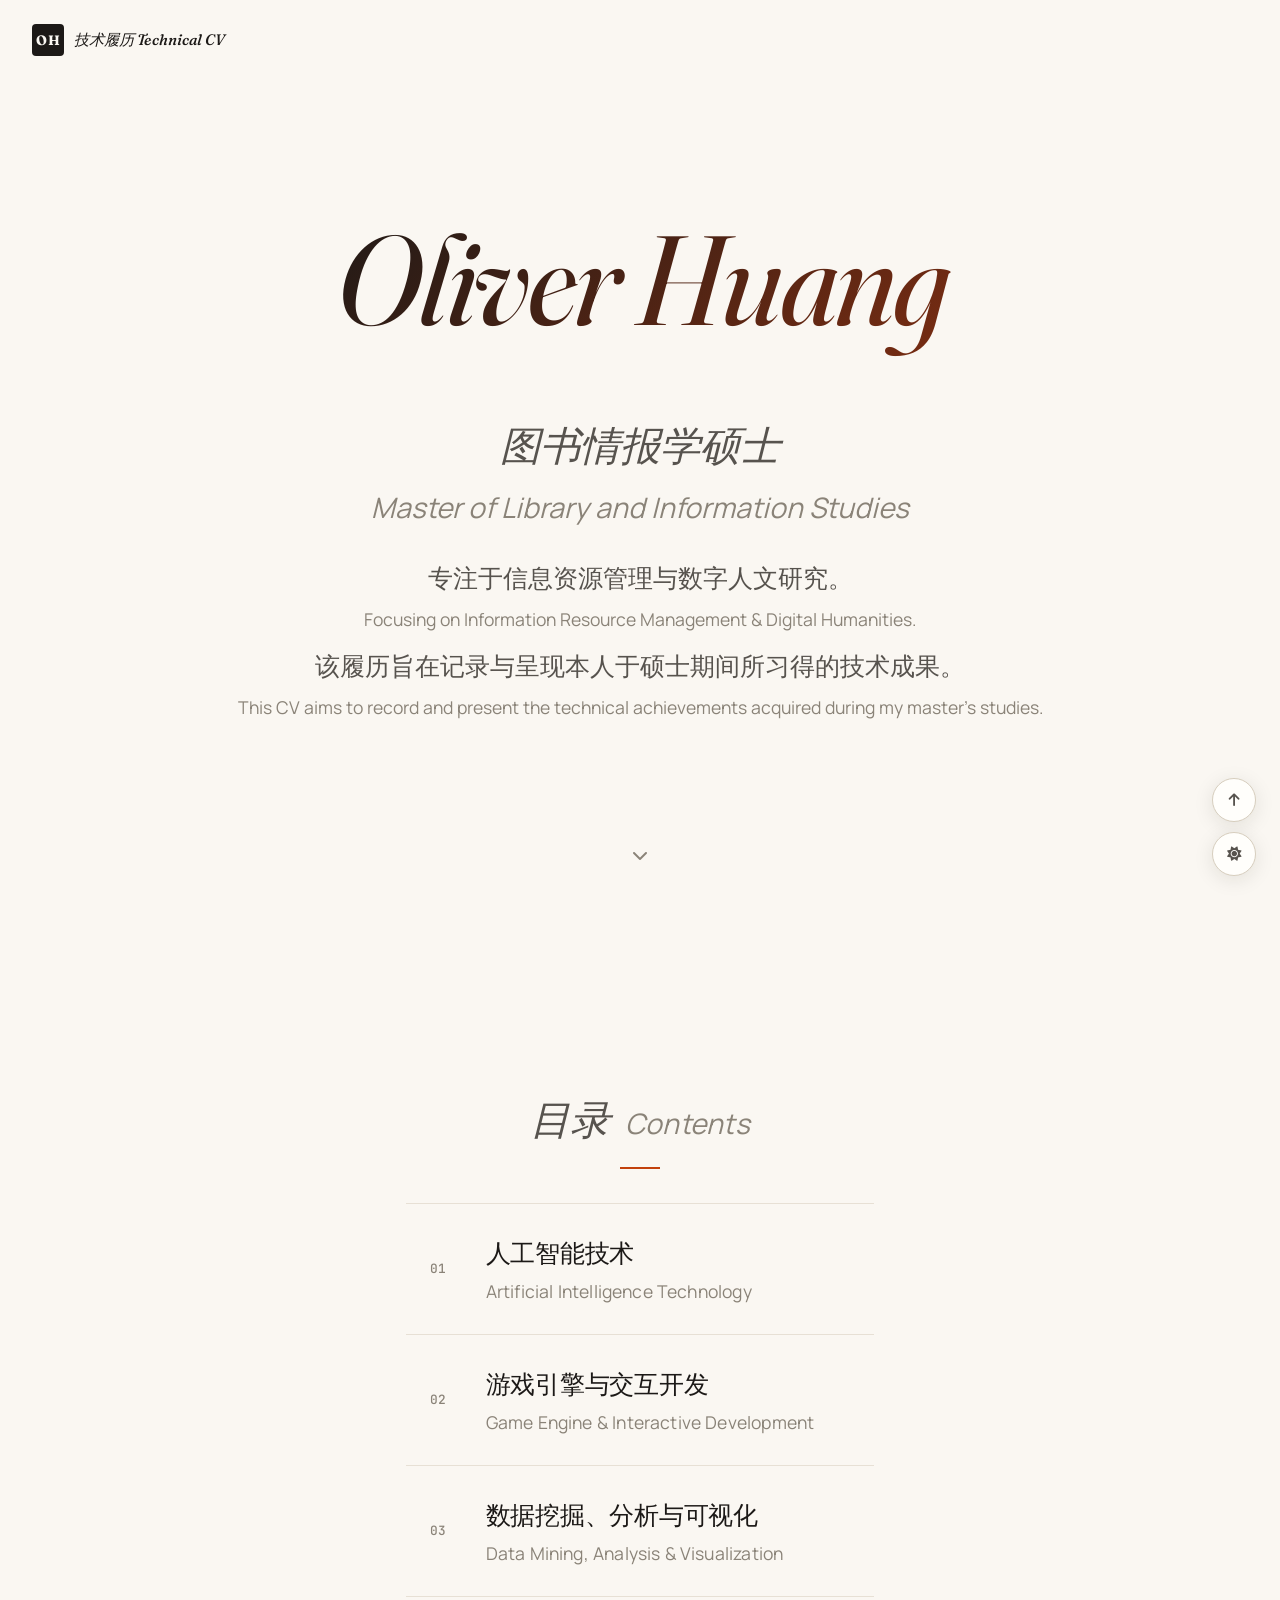
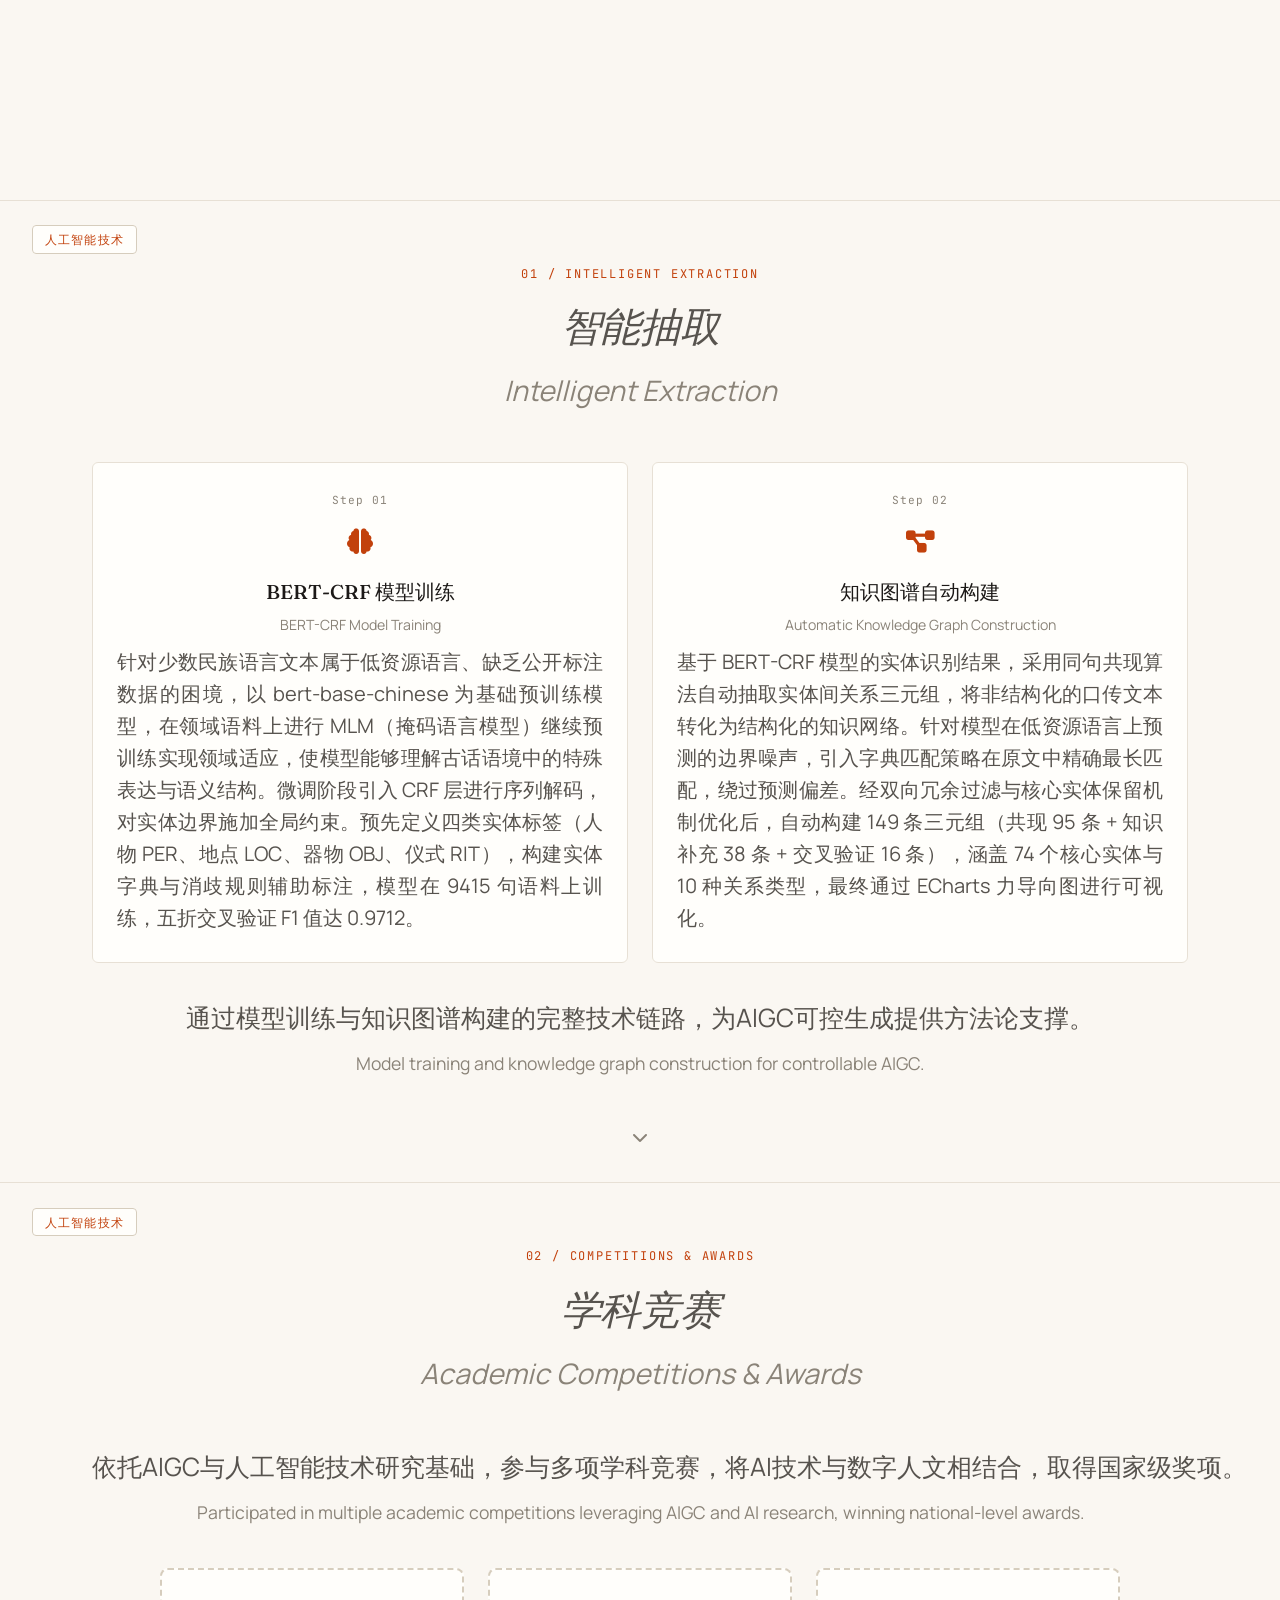
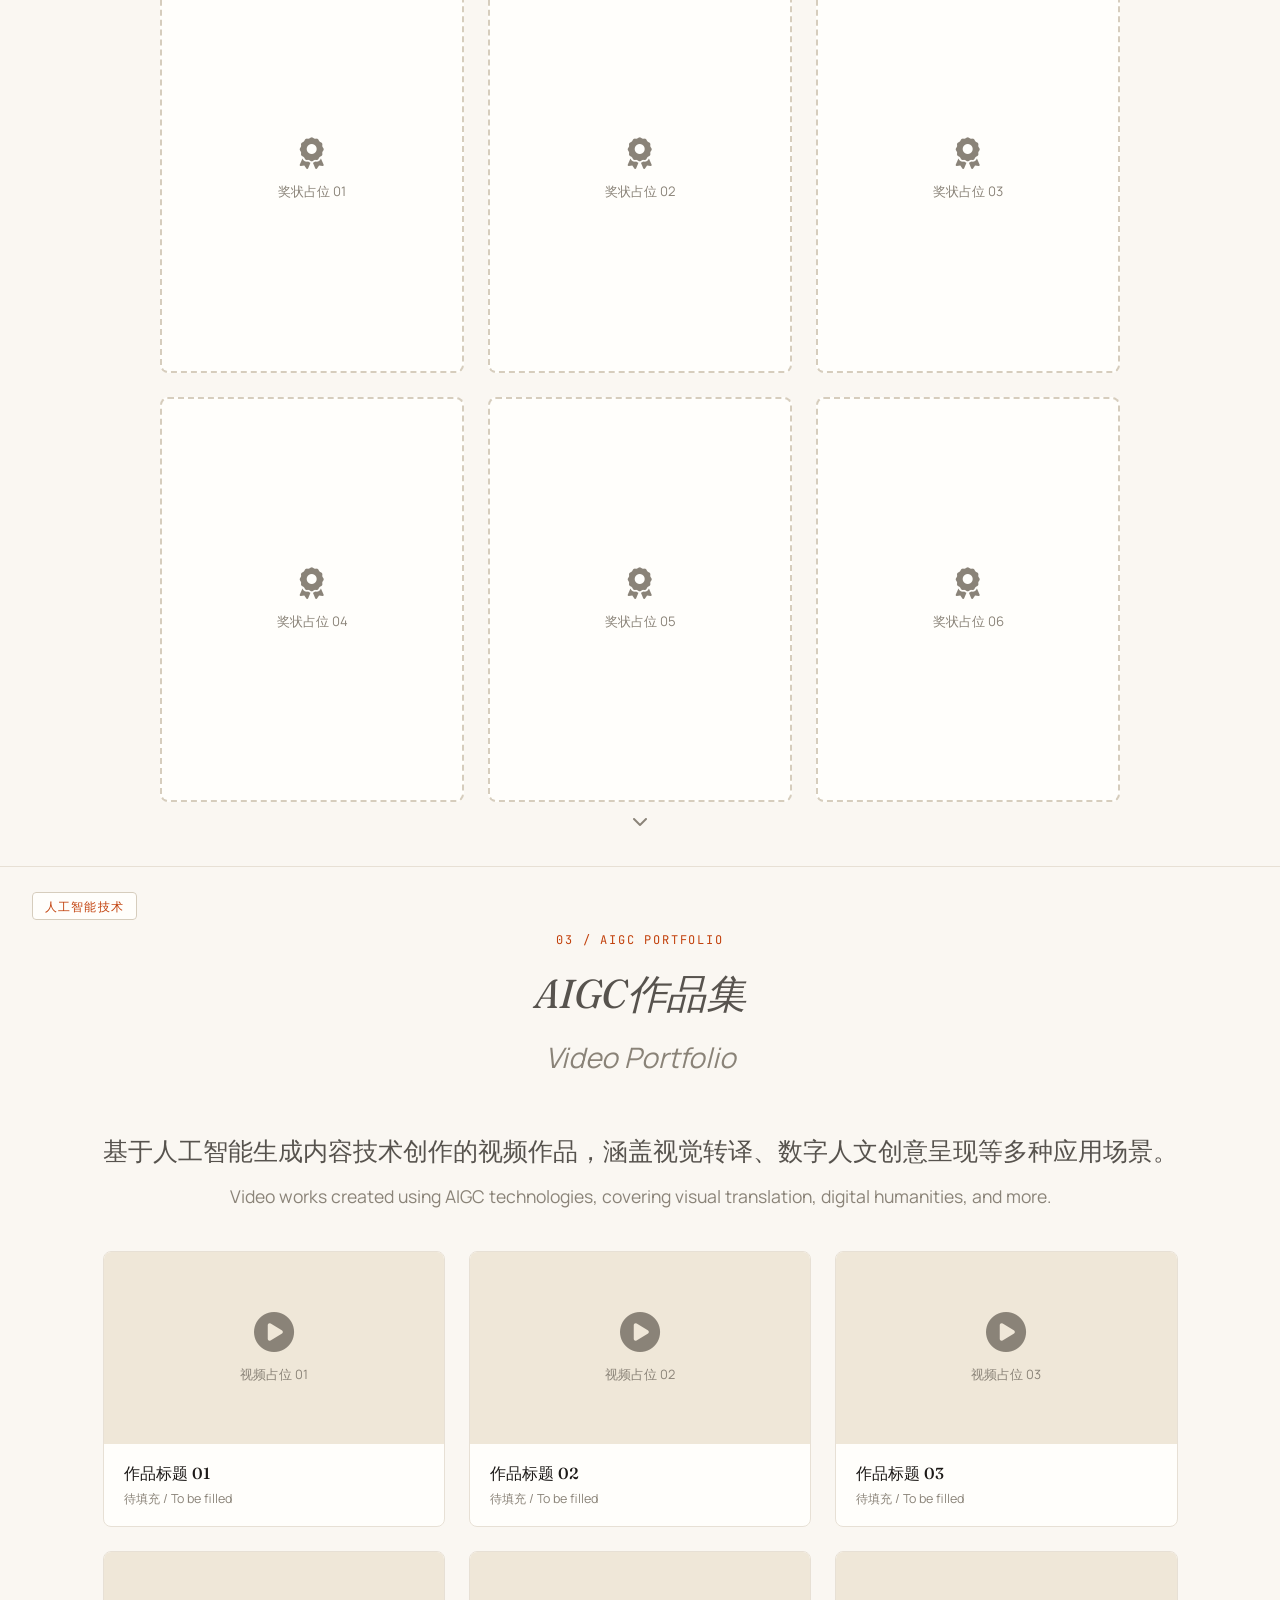
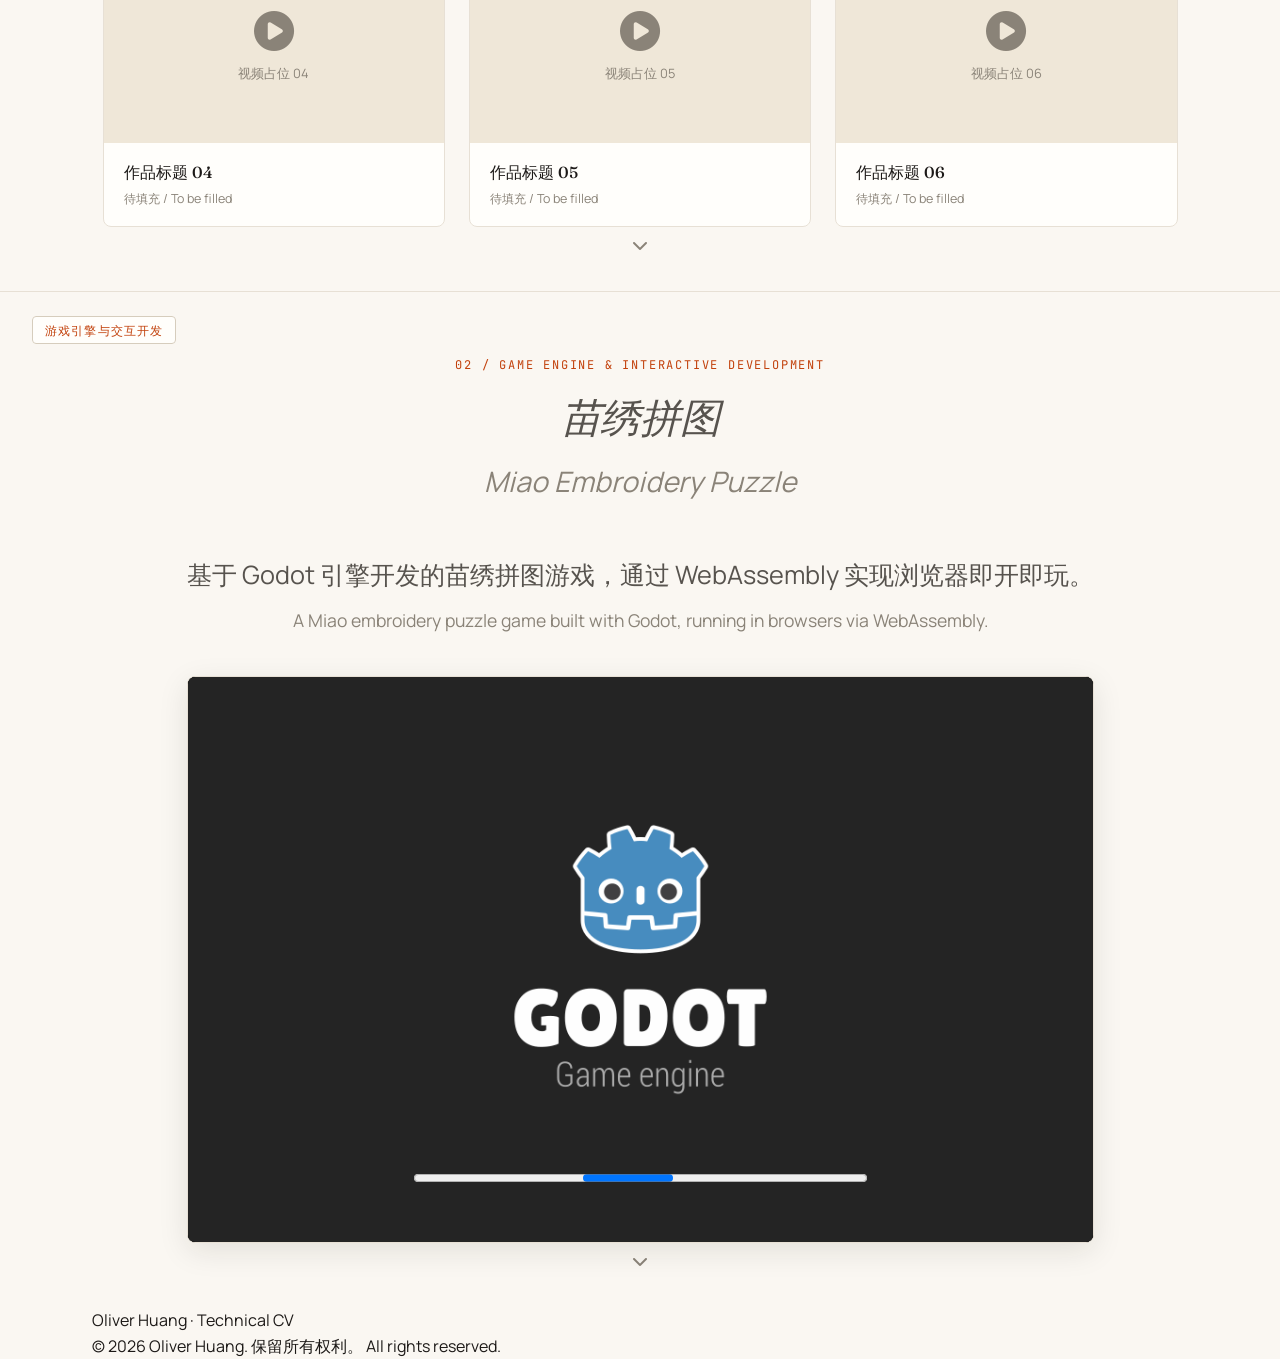
==== index.html @ f3f1f072 "Initial commit - Technical CV website" ====
﻿<!DOCTYPE html>
<html lang="zh-CN">
<head>
    <meta charset="UTF-8">
    <meta name="viewport" content="width=device-width, initial-scale=1.0">
    <title>Oliver Huang - Technical CV</title>
    <link rel="preconnect" href="https://fonts.googleapis.com">
    <link rel="preconnect" href="https://fonts.gstatic.com" crossorigin>
    <link href="https://fonts.googleapis.com/css2?family=Fraunces:opsz,wght@9..144,300;9..144,400;9..144,500;9..144,600;9..144,700;9..144,900&family=Manrope:wght@400;500;600;700&family=JetBrains+Mono:wght@400;500&display=swap" rel="stylesheet">
    <link rel="stylesheet" href="style.css">
    <link rel="stylesheet" href="https://cdnjs.cloudflare.com/ajax/libs/font-awesome/6.5.0/css/all.min.css">
</head>
<body>
    <section id="hero">
        <div class="hero-logo-bar">
            <a href="#hero" class="nav-logo">
                <span class="logo-mark">OH</span>
                <span class="logo-text">技术履历 Technical CV</span>
            </a>
        </div>
        <div class="hero-inner">
                        <h1 class="hero-title">
                <span class="hero-name">Oliver Huang</span>
            </h1>
            <p class="hero-subtitle">图书情报学硕士 <span class="hero-subtitle-en">Master of Library and Information Studies</span></p>
            <p class="hero-desc">专注于信息资源管理与数字人文研究。<span class="hero-desc-en">Focusing on Information Resource Management & Digital Humanities.</span></p>
            <p class="hero-desc">该履历旨在记录与呈现本人于硕士期间所习得的技术成果。<span class="hero-desc-en">This CV aims to record and present the technical achievements acquired during my master's studies.</span></p>
        </div>
        <div class="hero-scroll-hint">
            <a href="#articles" aria-label="向下滚动"><i class="fas fa-chevron-down"></i></a>
        </div>
    </section>

    <section id="articles">
        <div class="container">
            <div class="section-head">
                <h2 class="section-title">目录 <span class="section-title-en">Contents</span></h2>
            </div>
            <div class="tech-toc">
                <a href="#ai-detail" class="tech-toc-item">
                    <span class="tech-toc-num">01</span>
                    <div class="tech-toc-text">
                        <span class="tech-toc-name">人工智能技术</span>
                        <span class="tech-toc-name-en">Artificial Intelligence Technology</span>
                    </div>
                    <i class="fas fa-arrow-right tech-toc-arrow"></i>
                </a>
                <a href="#game-detail" class="tech-toc-item">
                    <span class="tech-toc-num">02</span>
                    <div class="tech-toc-text">
                        <span class="tech-toc-name">游戏引擎与交互开发</span>
                        <span class="tech-toc-name-en">Game Engine & Interactive Development</span>
                    </div>
                    <i class="fas fa-arrow-right tech-toc-arrow"></i>
                </a>
                <a href="#" class="tech-toc-item">
                    <span class="tech-toc-num">03</span>
                    <div class="tech-toc-text">
                        <span class="tech-toc-name">数据挖掘、分析与可视化</span>
                        <span class="tech-toc-name-en">Data Mining, Analysis & Visualization</span>
                    </div>
                    <i class="fas fa-arrow-right tech-toc-arrow"></i>
                </a>
            </div>
        </div>
    </section>

    <!-- ======================== Intelligent Extraction ======================== -->
    <section id="ai-detail" class="detail-section">
        <div class="section-tag">
            <a href="#articles">人工智能技术</a>
        </div>
        <div class="container">
            <div class="detail-section-head">
                <p class="detail-section-label">01 / Intelligent Extraction</p>
                <h2 class="detail-section-title">智能抽取</h2>
                <p class="detail-section-title-en">Intelligent Extraction</p>
            </div>

            <div class="pipeline">
                <div class="pipeline-stage">
                    <p class="pipeline-stage-num">Step 01</p>
                    <div class="pipeline-stage-icon"><i class="fas fa-brain"></i></div>
                    <p class="pipeline-stage-name">BERT-CRF 模型训练</p>
                    <p class="pipeline-stage-name-en">BERT-CRF Model Training</p>
                    <p class="pipeline-stage-desc">
                        针对少数民族语言文本属于低资源语言、缺乏公开标注数据的困境，以 bert-base-chinese 为基础预训练模型，在领域语料上进行 MLM（掩码语言模型）继续预训练实现领域适应，使模型能够理解古话语境中的特殊表达与语义结构。微调阶段引入 CRF 层进行序列解码，对实体边界施加全局约束。预先定义四类实体标签（人物 PER、地点 LOC、器物 OBJ、仪式 RIT），构建实体字典与消歧规则辅助标注，模型在 9415 句语料上训练，五折交叉验证 F1 值达 0.9712。
                    </p>
                </div>
                <div class="pipeline-stage">
                    <p class="pipeline-stage-num">Step 02</p>
                    <div class="pipeline-stage-icon"><i class="fas fa-project-diagram"></i></div>
                    <p class="pipeline-stage-name">知识图谱自动构建</p>
                    <p class="pipeline-stage-name-en">Automatic Knowledge Graph Construction</p>
                    <p class="pipeline-stage-desc">
                        基于 BERT-CRF 模型的实体识别结果，采用同句共现算法自动抽取实体间关系三元组，将非结构化的口传文本转化为结构化的知识网络。针对模型在低资源语言上预测的边界噪声，引入字典匹配策略在原文中精确最长匹配，绕过预测偏差。经双向冗余过滤与核心实体保留机制优化后，自动构建 149 条三元组（共现 95 条 + 知识补充 38 条 + 交叉验证 16 条），涵盖 74 个核心实体与 10 种关系类型，最终通过 ECharts 力导向图进行可视化。
                    </p>
                </div>
            </div>

            <div class="detail-desc-wrapper">
                <p class="detail-hero-desc">
                    通过模型训练与知识图谱构建的完整技术链路，为AIGC可控生成提供方法论支撑。
                </p>
                <p class="detail-hero-desc-en">
                    Model training and knowledge graph construction for controllable AIGC.
                </p>
            </div>
        </div>
        <div class="hero-scroll-hint">
            <a href="#ai-competitions" aria-label="向下滚动"><i class="fas fa-chevron-down"></i></a>
        </div>
    </section>

    <!-- ======================== AI Part 2: Competitions ======================== -->
    <section id="ai-competitions" class="detail-section">
        <div class="section-tag">
            <a href="#articles">人工智能技术</a>
        </div>
        <div class="container">
            <div class="detail-section-head">
                <p class="detail-section-label">02 / Competitions & Awards</p>
                <h2 class="detail-section-title">学科竞赛</h2>
                <p class="detail-section-title-en">Academic Competitions & Awards</p>
            </div>

            <div class="detail-desc-wrapper">
                <div class="award-intro">
                    <p class="award-intro-cn">
                        依托AIGC与人工智能技术研究基础，参与多项学科竞赛，将AI技术与数字人文相结合，取得国家级奖项。
                    </p>
                    <p class="award-intro-en">
                        Participated in multiple academic competitions leveraging AIGC and AI research, winning national-level awards.
                    </p>
                </div>
            </div>

            <div class="award-grid">
                <div class="award-placeholder">
                    <i class="fas fa-award"></i>
                    <span>奖状占位 01</span>
                </div>
                <div class="award-placeholder">
                    <i class="fas fa-award"></i>
                    <span>奖状占位 02</span>
                </div>
                <div class="award-placeholder">
                    <i class="fas fa-award"></i>
                    <span>奖状占位 03</span>
                </div>
                <div class="award-placeholder">
                    <i class="fas fa-award"></i>
                    <span>奖状占位 04</span>
                </div>
                <div class="award-placeholder">
                    <i class="fas fa-award"></i>
                    <span>奖状占位 05</span>
                </div>
                <div class="award-placeholder">
                    <i class="fas fa-award"></i>
                    <span>奖状占位 06</span>
                </div>
            </div>
        </div>
        <div class="hero-scroll-hint">
            <a href="#aigc-portfolio" aria-label="向下滚动"><i class="fas fa-chevron-down"></i></a>
        </div>
    </section>

    <!-- ======================== AIGC Portfolio ======================== -->
    <section id="aigc-portfolio" class="detail-section">
        <div class="section-tag">
            <a href="#articles">人工智能技术</a>
        </div>
        <div class="container">
            <div class="detail-section-head">
                <p class="detail-section-label">03 / AIGC Portfolio</p>
                <h2 class="detail-section-title">AIGC作品集</h2>
                <p class="detail-section-title-en">Video Portfolio</p>
            </div>

            <div class="detail-desc-wrapper">
                <p class="detail-hero-desc">
                    基于人工智能生成内容技术创作的视频作品，涵盖视觉转译、数字人文创意呈现等多种应用场景。
                </p>
                <p class="detail-hero-desc-en">
                    Video works created using AIGC technologies, covering visual translation, digital humanities, and more.
                </p>
            </div>

            <div class="video-grid">
                <div class="video-card">
                    <div class="video-placeholder">
                        <i class="fas fa-play-circle"></i>
                        <span>视频占位 01</span>
                    </div>
                    <div class="video-info">
                        <h4>作品标题 01</h4>
                        <p>待填充 / To be filled</p>
                    </div>
                </div>
                <div class="video-card">
                    <div class="video-placeholder">
                        <i class="fas fa-play-circle"></i>
                        <span>视频占位 02</span>
                    </div>
                    <div class="video-info">
                        <h4>作品标题 02</h4>
                        <p>待填充 / To be filled</p>
                    </div>
                </div>
                <div class="video-card">
                    <div class="video-placeholder">
                        <i class="fas fa-play-circle"></i>
                        <span>视频占位 03</span>
                    </div>
                    <div class="video-info">
                        <h4>作品标题 03</h4>
                        <p>待填充 / To be filled</p>
                    </div>
                </div>
                <div class="video-card">
                    <div class="video-placeholder">
                        <i class="fas fa-play-circle"></i>
                        <span>视频占位 04</span>
                    </div>
                    <div class="video-info">
                        <h4>作品标题 04</h4>
                        <p>待填充 / To be filled</p>
                    </div>
                </div>
                <div class="video-card">
                    <div class="video-placeholder">
                        <i class="fas fa-play-circle"></i>
                        <span>视频占位 05</span>
                    </div>
                    <div class="video-info">
                        <h4>作品标题 05</h4>
                        <p>待填充 / To be filled</p>
                    </div>
                </div>
                <div class="video-card">
                    <div class="video-placeholder">
                        <i class="fas fa-play-circle"></i>
                        <span>视频占位 06</span>
                    </div>
                    <div class="video-info">
                        <h4>作品标题 06</h4>
                        <p>待填充 / To be filled</p>
                    </div>
                </div>
            </div>
        </div>
        <div class="hero-scroll-hint">
            <a href="#game-detail" aria-label="向下滚动"><i class="fas fa-chevron-down"></i></a>
        </div>
    </section>

    <!-- ======================== Game Engine ======================== -->
    <section id="game-detail" class="detail-section">
        <div class="section-tag">
            <a href="#articles">游戏引擎与交互开发</a>
        </div>
        <div class="container">
            <div class="detail-section-head">
                <p class="detail-section-label">02 / Game Engine & Interactive Development</p>
                <h2 class="detail-section-title">苗绣拼图</h2>
                <p class="detail-section-title-en">Miao Embroidery Puzzle</p>
            </div>

            <div class="detail-desc-wrapper">
                <p class="detail-hero-desc">
                    基于 Godot 引擎开发的苗绣拼图游戏，通过 WebAssembly 实现浏览器即开即玩。
                </p>
                <p class="detail-hero-desc-en">
                    A Miao embroidery puzzle game built with Godot, running in browsers via WebAssembly.
                </p>
            </div>

            <div class="game-frame-wrapper">
                <iframe src="game/game.html" class="game-frame" title="苗绣拼图" loading="lazy" allow="autoplay; fullscreen; gamepad" allowfullscreen></iframe>
                <div class="game-frame-fallback">
                    <p>游戏加载中，请稍候... / Loading game, please wait...</p>
                </div>
            </div>
        </div>
        <div class="hero-scroll-hint">
            <a href="#articles" aria-label="返回目录"><i class="fas fa-chevron-down"></i></a>
        </div>
    </section>

    <footer>
        <div class="container footer-inner">
            <p class="footer-brand">Oliver Huang · Technical CV</p>
            <p class="footer-copy">&copy; 2026 Oliver Huang. 保留所有权利。 All rights reserved.</p>
        </div>
    </footer>

    <div id="floating-controls">
        <button id="float-top" aria-label="回到顶部">
            <i class="fas fa-arrow-up"></i>
        </button>
        <button id="theme-toggle" aria-label="切换主题">
            <i class="fas fa-sun"></i>
        </button>
    </div>

    <script src="script.js"></script>
</body>
</html>
---- style.css ----
﻿/* =========================================================
   Oliver Huang · Notes  —  Editorial Blog Aesthetic
   Typography: Fraunces (display serif) + Manrope (sans)
   ========================================================= */

:root {
    /* Warm editorial palette — light */
    --primary: #c2410c;          /* burnt sienna */
    --primary-dark: #9a3412;
    --primary-light: #ea580c;
    --accent-ink: #7c2d12;

    --bg: #faf7f2;                /* warm paper */
    --bg-secondary: #f3ede3;     /* darker paper */
    --bg-card: #fffefb;          /* card paper */
    --bg-deep: #efe7d8;

    --text: #1c1917;              /* warm near-black */
    --text-secondary: #57534e;
    --text-muted: #8a8378;

    --border: #e7e0d5;
    --border-strong: #d6cdbd;
    --shadow: rgba(28, 25, 23, 0.06);
    --shadow-lg: rgba(28, 25, 23, 0.10);

    --serif: 'Fraunces', 'Times New Roman', Georgia, serif;
    --sans: 'Manrope', -apple-system, BlinkMacSystemFont, 'Segoe UI', Arial, sans-serif;
    --mono: 'JetBrains Mono', 'SF Mono', Consolas, monospace;

    --transition: 0.35s cubic-bezier(0.4, 0, 0.2, 1);
    --maxw: 1160px;
    --readw: 680px;
}

[data-theme="dark"] {
    --primary: #f97316;
    --primary-dark: #fb923c;
    --primary-light: #fdba74;
    --accent-ink: #fdba74;

    --bg: #1a1714;
    --bg-secondary: #221d18;
    --bg-card: #1f1b16;
    --bg-deep: #15110d;

    --text: #f5f1ea;
    --text-secondary: #c4bdb1;
    --text-muted: #8a8378;

    --border: #2e2823;
    --border-strong: #443c33;
    --shadow: rgba(0, 0, 0, 0.3);
    --shadow-lg: rgba(0, 0, 0, 0.45);
}

* {
    margin: 0;
    padding: 0;
    box-sizing: border-box;
}

html {
    scroll-behavior: smooth;
    overflow-x: hidden;
}

body {
    font-family: var(--sans);
    background-color: var(--bg);
    color: var(--text);
    line-height: 1.65;
    font-size: 16px;
    -webkit-font-smoothing: antialiased;
    -moz-osx-font-smoothing: grayscale;
    transition: background-color var(--transition), color var(--transition);
    overflow-x: hidden;
}

/* Subtle paper grain via gradient noise */
body::before {
    content: '';
    position: fixed;
    inset: 0;
    pointer-events: none;
    z-index: 0;
    opacity: 0.4;
    background-image:
        radial-gradient(circle at 20% 30%, rgba(194, 65, 12, 0.025), transparent 50%),
        radial-gradient(circle at 80% 70%, rgba(124, 45, 18, 0.02), transparent 50%);
}

.container {
    max-width: var(--maxw);
    margin: 0 auto;
    padding: 0 2rem;
    position: relative;
    z-index: 1;
}

a {
    text-decoration: none;
    color: var(--primary);
    transition: color var(--transition);
}

a:hover {
    color: var(--primary-dark);
}

/* ============== Buttons ============== */
.btn {
    display: inline-flex;
    align-items: center;
    justify-content: center;
    gap: 0.5rem;
    padding: 0.85rem 1.75rem;
    border-radius: 4px;
    font-family: var(--sans);
    font-weight: 600;
    font-size: 0.92rem;
    letter-spacing: 0.02em;
    cursor: pointer;
    border: 1.5px solid transparent;
    transition: all var(--transition);
}

.btn-primary {
    background: var(--text);
    color: var(--bg);
    border-color: var(--text);
}

.btn-primary:hover {
    background: var(--primary);
    border-color: var(--primary);
    color: #fff;
    transform: translateY(-1px);
}

/* ============== Navbar ============== */
/* ============== Hero Logo Bar (replaces fixed navbar) ============== */
.hero-logo-bar {
    position: absolute;
    top: 0;
    left: 0;
    right: 0;
    padding: 1.5rem 2rem;
    z-index: 10;
}

.nav-logo {
    display: flex;
    align-items: center;
    gap: 0.65rem;
    font-family: var(--serif);
    color: var(--text);
    font-weight: 600;
}

.logo-mark {
    display: inline-flex;
    align-items: center;
    justify-content: center;
    width: 32px;
    height: 32px;
    background: var(--text);
    color: var(--bg);
    border-radius: 4px;
    font-family: var(--serif);
    font-weight: 700;
    font-size: 0.85rem;
    letter-spacing: 0.5px;
}

.logo-text {
    font-size: 0.95rem;
    font-style: italic;
    font-weight: 500;
    letter-spacing: -0.01em;
}

#theme-toggle:hover {
    color: var(--primary);
}

/* ============== Hero ============== */
#hero {
    min-height: 100vh;
    display: flex;
    align-items: center;
    justify-content: center;
    text-align: center;
    padding: clamp(4.5rem, 10vh, 8rem) 2rem clamp(2rem, 5vh, 4rem);
    position: relative;
    background: var(--bg);
}

.hero-inner {
    max-width: 860px;
}




.hero-eyebrow-en {
    font-family: var(--sans);
    font-size: 0.72rem;
    font-weight: 400;
    color: var(--text-muted);
    letter-spacing: 0.08em;
    text-transform: none;
    margin-left: 0.5rem;
}

.nav-en {
    font-family: var(--sans);
    font-size: 0.72rem;
    font-weight: 400;
    color: var(--text-muted);
    letter-spacing: 0.02em;
    margin-left: 0.3rem;
}

.hero-subtitle-en {
    font-family: var(--sans);
    font-size: clamp(1.39rem, 3.15vw, 1.76rem);
    font-weight: 400;
    color: var(--text-muted);
    display: block;
    margin-top: 0.3rem;
    font-style: italic;
}

.hero-desc-en {
    font-family: var(--sans);
    font-size: 1.1rem;
    font-weight: 400;
    color: var(--text-muted);
    display: block;
    margin-top: 0.3rem;
    font-style: normal;
    line-height: 1.6;
}

.section-title-en {
    font-family: var(--sans);
    font-size: clamp(1.39rem, 3.15vw, 1.76rem);
    font-weight: 400;
    color: var(--text-muted);
    letter-spacing: 0.01em;
    margin-left: 0.5rem;
    font-style: italic;
}

.section-sub-en {
    font-family: var(--sans);
    font-size: 0.85rem;
    font-weight: 400;
    color: var(--text-muted);
    display: block;
    margin-top: 0.2rem;
    font-style: normal;
}
.hero-eyebrow {
    font-family: var(--mono);
    font-size: 0.78rem;
    letter-spacing: 0.2em;
    text-transform: uppercase;
    color: var(--primary);
    margin-bottom: 1.75rem;
    font-weight: 500;
}

.hero-eyebrow::before,
.hero-eyebrow::after {
    content: '—';
    margin: 0 0.6rem;
    color: var(--border-strong);
}

.hero-title {
    font-family: var(--serif);
    font-weight: 400;
    line-height: 1.3;
    margin-bottom: 1.25rem;
}

.hero-name {
    font-size: clamp(4.32rem, 11.52vw, 7.92rem);
    font-weight: 400;
    font-style: italic;
    letter-spacing: -0.02em;
    color: var(--text);
    background: linear-gradient(135deg, var(--text) 0%, var(--accent-ink) 100%);
    -webkit-background-clip: text;
    -webkit-text-fill-color: transparent;
    background-clip: text;
    display: inline-block;
    padding: 0.1em 0.05em 0.25em;
    overflow: visible;
}

.hero-subtitle {
    font-family: var(--serif);
    font-size: clamp(1.98rem, 4.5vw, 2.52rem);
    color: var(--text-secondary);
    font-weight: 400;
    font-style: italic;
    margin-bottom: 1.5rem;
}

.hero-desc {
    font-size: 1.58rem;
    color: var(--text-secondary);
    line-height: 1.8;
    margin-bottom: 0.6rem;
    white-space: nowrap;
    width: fit-content;
    max-width: 100%;
    margin-left: auto;
    margin-right: auto;
    text-align: center;
}

.hero-desc:last-of-type {
    margin-bottom: 2.5rem;
    white-space: nowrap;
}

.hero-meta {
    display: flex;
    align-items: center;
    justify-content: center;
    gap: 1rem;
    font-size: 0.92rem;
}

.hero-link {
    font-family: var(--sans);
    font-weight: 600;
    color: var(--text);
    border-bottom: 1.5px solid var(--text);
    padding-bottom: 2px;
    transition: all var(--transition);
}

.hero-link:hover {
    color: var(--primary);
    border-bottom-color: var(--primary);
}

.hero-divider {
    color: var(--border-strong);
}

.hero-scroll-hint {
    position: absolute;
    bottom: 2rem;
    left: 50%;
    transform: translateX(-50%);
    animation: bounce 2.4s infinite;
}

.hero-scroll-hint a {
    color: var(--text-muted);
    font-size: 1rem;
}

@keyframes bounce {
    0%, 20%, 50%, 80%, 100% { transform: translateX(-50%) translateY(0); }
    40% { transform: translateX(-50%) translateY(-8px); }
    60% { transform: translateX(-50%) translateY(-4px); }
}

/* ============== Section heads ============== */
.section-head {
    margin-bottom: 1.5rem;
    text-align: center;
}

.section-title {
    font-family: var(--serif);
    font-size: clamp(1.98rem, 4.5vw, 2.52rem);
    font-weight: 400;
    font-style: italic;
    letter-spacing: -0.01em;
    color: var(--text-secondary);
    margin-bottom: 0.6rem;
    position: relative;
    display: inline-block;
}

.section-title::after {
    content: '';
    display: block;
    width: 40px;
    height: 2px;
    background: var(--primary);
    margin: 0.85rem auto 0;
}

.section-sub {
    font-family: var(--serif);
    font-style: italic;
    color: var(--text-muted);
    font-size: 1rem;
    font-weight: 400;
}

/* ============== Articles ============== */
/* ============== Tech TOC ============== */
#articles {
    scroll-margin-top: 0;
    min-height: 100vh;
    padding: 3rem 0 4rem;
    background: var(--bg);
    display: flex;
    flex-direction: column;
    justify-content: center;
}

.tech-toc {
    max-width: 960px;
    margin: 0 auto;
    display: flex;
    flex-direction: column;
    gap: 0;
}

.tech-toc-item {
    display: flex;
    align-items: center;
    gap: 1.5rem;
    padding: 1.75rem 1.5rem;
    border-bottom: 1px solid var(--border);
    color: var(--text);
    transition: all var(--transition);
    transform: translateX(0);
}

.tech-toc-item:first-child {
    border-top: 1px solid var(--border);
}

/* When TOC is hovered, shift all items left for focus effect */
.tech-toc:hover .tech-toc-item {
    transform: translateX(-6px);
    opacity: 0.65;
}

/* Hovered item resets to original position */
.tech-toc:hover .tech-toc-item:hover {
    transform: translateX(0);
    opacity: 1;
    background: var(--bg-secondary);
}

.tech-toc-item:hover .tech-toc-num {
    color: var(--primary);
}

.tech-toc-item:hover .tech-toc-arrow {
    opacity: 1;
    transform: translateX(0);
}

.tech-toc-num {
    font-family: var(--mono);
    font-size: 0.8rem;
    font-weight: 500;
    color: var(--text-muted);
    letter-spacing: 0.05em;
    min-width: 2rem;
    transition: color var(--transition);
}

.tech-toc-text {
    flex: 1;
    display: flex;
    flex-direction: column;
    gap: 0.2rem;
}

.tech-toc-name {
    font-family: var(--serif);
    font-size: 1.58rem;
    font-weight: 500;
    color: var(--text);
    letter-spacing: -0.01em;
    white-space: nowrap;
    transition: color var(--transition);
}

.tech-toc-item:hover .tech-toc-name {
    color: var(--primary);
}

.tech-toc-name-en {
    font-family: var(--sans);
    font-size: 1.1rem;
    font-weight: 400;
    color: var(--text-muted);
    letter-spacing: 0.01em;
}

.tech-toc-arrow {
    color: var(--primary);
    font-size: 0.85rem;
    opacity: 0;
    transform: translateX(-8px);
    transition: all var(--transition);
}

/* ============== About ============== */
/* ============== Floating Controls ============== */
#floating-controls {
    position: fixed;
    bottom: 1.5rem;
    right: 1.5rem;
    display: flex;
    flex-direction: column;
    gap: 0.6rem;
    z-index: 900;
}

#floating-controls button {
    width: 44px;
    height: 44px;
    border-radius: 50%;
    background: var(--bg-card);
    color: var(--text-secondary);
    border: 1px solid var(--border-strong);
    font-size: 0.9rem;
    cursor: pointer;
    display: flex;
    align-items: center;
    justify-content: center;
    transition: all var(--transition);
    box-shadow: 0 4px 20px var(--shadow-lg);
    backdrop-filter: blur(8px);
    -webkit-backdrop-filter: blur(8px);
}

#floating-controls button:hover {
    color: var(--primary);
    border-color: var(--primary);
    transform: translateY(-3px);
}

#float-top {
    opacity: 0;
    visibility: hidden;
}

#float-top.visible {
    opacity: 1;
    visibility: visible;
}

#theme-toggle {
    background: var(--bg-card);
    border: 1px solid var(--border-strong);
    color: var(--text-secondary);
    font-size: 0.9rem;
    cursor: pointer;
    width: 44px;
    height: 44px;
    border-radius: 50%;
    display: flex;
    align-items: center;
    justify-content: center;
    transition: color var(--transition), border-color var(--transition), transform var(--transition);
}

#theme-toggle:hover {
    color: var(--primary);
    border-color: var(--primary);
    transform: translateY(-3px);
}

/* ============== Section Tag (breadcrumb) ============== */
.section-tag {
    position: absolute;
    top: 1.5rem;
    left: 2rem;
    z-index: 5;
}

.section-tag a {
    font-family: var(--mono);
    font-size: 0.72rem;
    letter-spacing: 0.1em;
    text-transform: uppercase;
    color: var(--primary);
    padding: 0.35rem 0.75rem;
    border: 1px solid var(--border-strong);
    border-radius: 4px;
    background: var(--bg-card);
    transition: all var(--transition);
}

.section-tag a:hover {
    border-color: var(--primary);
    color: var(--bg);
    background: var(--primary);
}

/* ============== Animations ============== */
.fade-in {
    opacity: 0;
    transform: translateY(24px);
    transition: opacity 0.7s ease, transform 0.7s ease;
}

.fade-in.visible {
    opacity: 1;
    transform: translateY(0);
}

/* ============== Detail Page: Back Link ============== */
.back-to-tech {
    display: inline-flex;
    align-items: center;
    gap: 0.5rem;
    font-family: var(--sans);
    font-size: 0.85rem;
    font-weight: 500;
    color: var(--text-muted);
    padding: 0.5rem 0;
    transition: color var(--transition);
}

.back-to-tech:hover {
    color: var(--primary);
}

.back-to-tech i {
    font-size: 0.75rem;
    transition: transform var(--transition);
}

.back-to-tech:hover i {
    transform: translateX(-4px);
}

/* ============== Detail Page: Research Hero ============== */
.detail-hero {
    min-height: 100vh;
    display: flex;
    align-items: center;
    justify-content: center;
    text-align: center;
    padding: clamp(6rem, 12vh, 9rem) 2rem 3rem;
    background: var(--bg);
    position: relative;
    scroll-margin-top: 0;
}

.detail-hero-inner {
    max-width: 900px;
}

.detail-hero-eyebrow {
    font-family: var(--mono);
    font-size: 0.78rem;
    letter-spacing: 0.2em;
    text-transform: uppercase;
    color: var(--primary);
    margin-bottom: 1.5rem;
    font-weight: 500;
}

.detail-hero-eyebrow::before,
.detail-hero-eyebrow::after {
    content: '—';
    margin: 0 0.6rem;
    color: var(--border-strong);
}

.detail-hero-title {
    font-family: var(--serif);
    font-size: clamp(1.8rem, 4.5vw, 2.8rem);
    font-weight: 500;
    line-height: 1.35;
    color: var(--text);
    margin-bottom: 1rem;
    letter-spacing: -0.01em;
}

.detail-hero-subtitle {
    font-family: var(--serif);
    font-size: clamp(1.1rem, 2.5vw, 1.4rem);
    font-style: italic;
    color: var(--text-secondary);
    font-weight: 400;
    margin-bottom: 1.5rem;
}

.detail-hero-desc {
    font-size: 1.58rem;
    color: var(--text-secondary);
    line-height: 1.8;
    white-space: nowrap;
    width: fit-content;
    max-width: 100%;
    margin: 0 auto;
    text-align: center;
}

.detail-hero-desc-en {
    font-family: var(--sans);
    font-size: 1.1rem;
    color: var(--text-muted);
    line-height: 1.7;
    margin: 0.5rem auto 0;
    white-space: nowrap;
    width: fit-content;
    max-width: 100%;
    text-align: center;
}

.detail-desc-wrapper {
    text-align: center;
    margin: 2rem 0 2.5rem;
}

/* ============== Detail Page: Content Sections ============== */
.detail-section {
    min-height: 100vh;
    display: flex;
    flex-direction: column;
    justify-content: center;
    padding: 4rem 0;
    border-top: 1px solid var(--border);
    scroll-margin-top: 0;
    position: relative;
}

.detail-section:first-of-type {
    border-top: none;
}

.detail-section-head {
    text-align: center;
    margin-bottom: 3rem;
}

.detail-section-label {
    font-family: var(--mono);
    font-size: 0.75rem;
    letter-spacing: 0.15em;
    text-transform: uppercase;
    color: var(--primary);
    margin-bottom: 0.6rem;
}

.detail-section-title {
    font-family: var(--serif);
    font-size: clamp(1.98rem, 4.5vw, 2.52rem);
    font-weight: 400;
    font-style: italic;
    color: var(--text-secondary);
    letter-spacing: -0.01em;
    margin-bottom: 0.4rem;
}

.detail-section-title-en {
    font-family: var(--sans);
    font-size: clamp(1.39rem, 3.15vw, 1.76rem);
    color: var(--text-muted);
    font-weight: 400;
    font-style: italic;
}

/* ============== Research Content ============== */
.research-body {
    max-width: 800px;
    margin: 0 auto;
}

.research-body p {
    font-size: 1.02rem;
    line-height: 1.85;
    color: var(--text-secondary);
    margin-bottom: 1.2rem;
}

.research-body p strong {
    color: var(--text);
    font-weight: 600;
}

.research-body .highlight {
    color: var(--primary);
    font-weight: 500;
}

/* ============== Pipeline Stages ============== */
.pipeline {
    max-width: 1400px;
    margin: 0 auto;
    display: grid;
    grid-template-columns: repeat(2, 1fr);
    gap: 1.5rem;
}

.pipeline-stage {
    background: var(--bg-card);
    border: 1px solid var(--border);
    border-radius: 6px;
    padding: 1.75rem 1.5rem;
    text-align: center;
    transition: all var(--transition);
    position: relative;
}

.pipeline-stage:hover {
    border-color: var(--primary);
    transform: translateY(-4px);
    box-shadow: 0 8px 30px var(--shadow-lg);
}

.pipeline-stage-num {
    font-family: var(--mono);
    font-size: 0.7rem;
    color: var(--text-muted);
    letter-spacing: 0.1em;
    margin-bottom: 0.75rem;
}

.pipeline-stage-icon {
    font-size: 1.6rem;
    color: var(--primary);
    margin-bottom: 0.75rem;
}

.pipeline-stage-name {
    font-family: var(--serif);
    font-size: 1.25rem;
    font-weight: 500;
    color: var(--text);
    margin-bottom: 0.3rem;
}

.pipeline-stage-name-en {
    font-family: var(--sans);
    font-size: 0.88rem;
    color: var(--text-muted);
    margin-bottom: 0.6rem;
}

.pipeline-stage-desc {
    font-size: 1.25rem;
    color: var(--text-secondary);
    line-height: 1.6;
    text-align: justify;
    text-justify: inter-character;
}

.pipeline-stage-human {
    margin-top: 0.6rem;
    padding-top: 0.6rem;
    border-top: 1px dashed var(--border);
    font-size: 0.72rem;
    color: var(--text-muted);
}

.pipeline-stage-human strong {
    color: var(--accent-ink);
    font-weight: 600;
}

/* ============== Stats Grid ============== */
.stats-grid {
    max-width: 800px;
    margin: 0 auto;
    display: grid;
    grid-template-columns: repeat(4, 1fr);
    gap: 1rem;
}

.stat-card {
    text-align: center;
    padding: 1.75rem 1rem;
    background: var(--bg-card);
    border: 1px solid var(--border);
    border-radius: 6px;
    transition: all var(--transition);
}

.stat-card:hover {
    border-color: var(--primary);
    transform: translateY(-3px);
}

.stat-value {
    font-family: var(--serif);
    font-size: clamp(1.8rem, 4vw, 2.4rem);
    font-weight: 500;
    color: var(--primary);
    line-height: 1;
    margin-bottom: 0.4rem;
    letter-spacing: -0.02em;
}

.stat-label {
    font-family: var(--sans);
    font-size: 0.78rem;
    color: var(--text-muted);
    line-height: 1.4;
}

.stat-label-en {
    font-family: var(--sans);
    font-size: 0.68rem;
    color: var(--text-muted);
    opacity: 0.7;
    margin-top: 0.15rem;
}

/* ============== Innovation List ============== */
.innovation-list {
    max-width: 800px;
    margin: 0 auto;
    display: flex;
    flex-direction: column;
    gap: 1rem;
}

.innovation-item {
    display: flex;
    gap: 1.25rem;
    padding: 1.5rem 1.75rem;
    background: var(--bg-card);
    border: 1px solid var(--border);
    border-radius: 6px;
    transition: all var(--transition);
}

.innovation-item:hover {
    border-color: var(--primary);
    transform: translateX(6px);
}

.innovation-num {
    font-family: var(--mono);
    font-size: 0.85rem;
    font-weight: 600;
    color: var(--primary);
    min-width: 2rem;
    padding-top: 0.15rem;
}

.innovation-content h4 {
    font-family: var(--serif);
    font-size: 1.05rem;
    font-weight: 500;
    color: var(--text);
    margin-bottom: 0.35rem;
}

.innovation-content p {
    font-size: 0.88rem;
    color: var(--text-secondary);
    line-height: 1.65;
}

/* ============== Principles Row ============== */
.principles-row {
    max-width: 900px;
    margin: 0 auto;
    display: grid;
    grid-template-columns: repeat(3, 1fr);
    gap: 1rem;
}

.principle-card {
    text-align: center;
    padding: 2rem 1.5rem;
    border: 1px solid var(--border);
    border-radius: 6px;
    background: var(--bg-card);
    transition: all var(--transition);
}

.principle-card:hover {
    border-color: var(--primary);
    transform: translateY(-3px);
}

.principle-icon {
    font-size: 1.5rem;
    color: var(--primary);
    margin-bottom: 0.75rem;
}

.principle-name {
    font-family: var(--serif);
    font-size: 1.1rem;
    font-weight: 500;
    color: var(--text);
    margin-bottom: 0.3rem;
}

.principle-name-en {
    font-family: var(--sans);
    font-size: 0.72rem;
    color: var(--text-muted);
    margin-bottom: 0.6rem;
}

.principle-desc {
    font-size: 0.82rem;
    color: var(--text-secondary);
    line-height: 1.6;
}

/* ============== Award Section ============== */
.award-intro {
    text-align: center;
}

.award-intro-cn {
    font-size: 1.58rem;
    color: var(--text-secondary);
    line-height: 1.8;
    white-space: nowrap;
    width: fit-content;
    max-width: 100%;
    margin: 0 auto;
    text-align: center;
}

.award-intro-en {
    font-family: var(--sans);
    font-size: 1.1rem;
    color: var(--text-muted);
    line-height: 1.7;
    margin: 0.5rem auto 0;
    white-space: nowrap;
    width: fit-content;
    max-width: 100%;
    text-align: center;
}

.award-grid {
    max-width: 960px;
    margin: 0 auto;
    display: grid;
    grid-template-columns: repeat(3, 1fr);
    gap: 1.5rem;
}

.award-placeholder {
    aspect-ratio: 3 / 4;
    border: 2px dashed var(--border-strong);
    border-radius: 8px;
    display: flex;
    flex-direction: column;
    align-items: center;
    justify-content: center;
    gap: 0.75rem;
    background: var(--bg-card);
    transition: all var(--transition);
    cursor: pointer;
    position: relative;
    overflow: hidden;
}

.award-placeholder::before {
    content: '';
    position: absolute;
    inset: 0;
    background: linear-gradient(135deg, rgba(194, 65, 12, 0.03), transparent 60%);
    opacity: 0;
    transition: opacity var(--transition);
}

.award-placeholder:hover {
    border-color: var(--primary);
    border-style: solid;
    transform: translateY(-4px);
    box-shadow: 0 8px 30px var(--shadow-lg);
}

.award-placeholder:hover::before {
    opacity: 1;
}

.award-placeholder i {
    font-size: 2rem;
    color: var(--text-muted);
    transition: color var(--transition);
}

.award-placeholder:hover i {
    color: var(--primary);
}

.award-placeholder span {
    font-family: var(--sans);
    font-size: 0.82rem;
    color: var(--text-muted);
    text-align: center;
    padding: 0 1rem;
}

/* ============== Portfolio (Video) Page ============== */
.video-grid {
    max-width: 1100px;
    margin: 0 auto;
    display: grid;
    grid-template-columns: repeat(3, 1fr);
    gap: 1.5rem;
}

.video-card {
    border: 1px solid var(--border);
    border-radius: 8px;
    overflow: hidden;
    background: var(--bg-card);
    transition: all var(--transition);
}

.video-card:hover {
    border-color: var(--primary);
    transform: translateY(-4px);
    box-shadow: 0 8px 30px var(--shadow-lg);
}

.video-placeholder {
    aspect-ratio: 16 / 9;
    background: var(--bg-deep);
    display: flex;
    flex-direction: column;
    align-items: center;
    justify-content: center;
    gap: 0.75rem;
    position: relative;
}

.video-placeholder i {
    font-size: 2.5rem;
    color: var(--text-muted);
    transition: all var(--transition);
}

.video-card:hover .video-placeholder i {
    color: var(--primary);
    transform: scale(1.1);
}

.video-placeholder span {
    font-family: var(--sans);
    font-size: 0.8rem;
    color: var(--text-muted);
}

.video-info {
    padding: 1rem 1.25rem;
}

.video-info h4 {
    font-family: var(--serif);
    font-size: 1rem;
    font-weight: 500;
    color: var(--text);
    margin-bottom: 0.2rem;
}

.video-info p {
    font-family: var(--sans);
    font-size: 0.78rem;
    color: var(--text-muted);
}

/* ============== Game Frame ============== */
.game-frame-wrapper {
    position: relative;
    width: 100%;
    max-width: 1800px;
    margin: 0 auto;
    aspect-ratio: 16 / 10;
    border: 1px solid var(--border);
    border-radius: 8px;
    overflow: hidden;
    background: #000;
    box-shadow: 0 8px 30px var(--shadow-lg);
    contain: layout paint;
    isolation: isolate;
}

.game-frame {
    width: 100%;
    height: 100%;
    border: none;
    display: block;
    overflow: hidden;
}

.game-frame-fallback {
    position: absolute;
    inset: 0;
    display: flex;
    flex-direction: column;
    align-items: center;
    justify-content: center;
    gap: 1rem;
    background: #1a1a1a;
    color: #888;
    opacity: 1;
    pointer-events: none;
    transition: opacity 0.5s;
}

.game-frame[data-loaded="true"] ~ .game-frame-fallback {
    opacity: 0;
    pointer-events: none;
}

.game-frame-fallback p {
    font-family: var(--sans);
    font-size: 0.9rem;
    color: var(--text-muted);
}

.game-open-link {
    font-family: var(--sans);
    font-size: 0.85rem;
    color: var(--primary);
    display: inline-flex;
    align-items: center;
    gap: 0.5rem;
    padding: 0.5rem 1rem;
    border: 1px solid var(--primary);
    border-radius: 4px;
    transition: all var(--transition);
    pointer-events: auto;
}

.game-open-link:hover {
    background: var(--primary);
    color: var(--bg);
}

/* ============== Page Link Card ============== */
.page-link-card {
    max-width: 680px;
    margin: 3rem auto 0;
    padding: 2rem 2.5rem;
    border: 1px solid var(--border);
    border-radius: 8px;
    background: var(--bg-card);
    text-align: center;
    transition: all var(--transition);
    display: block;
}

.page-link-card:hover {
    border-color: var(--primary);
    transform: translateY(-3px);
    box-shadow: 0 8px 30px var(--shadow-lg);
}

.page-link-card i {
    font-size: 1.8rem;
    color: var(--primary);
    margin-bottom: 0.75rem;
}

.page-link-card h4 {
    font-family: var(--serif);
    font-size: 1.15rem;
    font-weight: 500;
    color: var(--text);
    margin-bottom: 0.3rem;
}

.page-link-card p {
    font-family: var(--sans);
    font-size: 0.85rem;
    color: var(--text-muted);
}

/* ============== Responsive ============== */
@media (max-width: 768px) {
    .tech-toc-name {
        font-size: 1.15rem;
    }

    .tech-toc-name-en {
        display: none;
    }

    .hero-subtitle-en,
    .hero-desc-en,
    .section-sub-en,
    .hero-eyebrow-en,
    .nav-en {
        display: none;
    }

    .pipeline {
        grid-template-columns: repeat(2, 1fr);
    }

    .stats-grid {
        grid-template-columns: repeat(2, 1fr);
    }

    .principles-row {
        grid-template-columns: 1fr;
    }

    .award-grid {
        grid-template-columns: repeat(2, 1fr);
    }

    .video-grid {
        grid-template-columns: repeat(2, 1fr);
    }

    .detail-hero-title {
        font-size: clamp(1.4rem, 5vw, 2rem);
    }

    .detail-section-title-en,
    .detail-hero-desc-en,
    .pipeline-stage-name-en,
    .principle-name-en,
    .stat-label-en {
        display: none;
    }

    .detail-hero-desc,
    .award-intro p,
    .tech-toc-name {
        white-space: normal;
    }
}

@media (max-width: 480px) {
    .container {
        padding: 0 1.25rem;
    }

    .tech-toc-item {
        padding: 1.25rem 1rem;
        gap: 1rem;
    }

    .tech-toc-name {
        font-size: 1.05rem;
    }

    .tech-toc-name-en {
        display: none;
    }

    .footer-inner {
        flex-direction: column;
        text-align: center;
    }

    .game-frame-wrapper {
        aspect-ratio: 4 / 3;
    }

    .pipeline {
        grid-template-columns: 1fr;
    }

    .stats-grid {
        grid-template-columns: 1fr;
    }

    .award-grid {
        grid-template-columns: 1fr;
    }

    .video-grid {
        grid-template-columns: 1fr;
    }

    .innovation-item {
        flex-direction: column;
        gap: 0.5rem;
    }
}

/* ============== Short viewport height ============== */
@media (max-height: 700px) {
    #hero {
        padding: 5rem 2rem 2rem;
    }

    .hero-eyebrow {
        margin-bottom: 1rem;
    }

    .hero-name {
        font-size: clamp(2.5rem, 6vw, 4rem);
    }

    .hero-title {
        margin-bottom: 0.75rem;
    }

    .hero-subtitle {
        font-size: clamp(1rem, 2vw, 1.2rem);
        margin-bottom: 1rem;
    }

    .hero-subtitle-en {
        font-size: clamp(0.7rem, 1.4vw, 0.84rem);
    }

    .hero-desc {
        font-size: 0.95rem;
        line-height: 1.6;
        margin-bottom: 1.5rem;
        white-space: normal;
    }

    .hero-desc-en {
        font-size: 0.67rem;
    }

    .hero-scroll-hint {
        bottom: 1rem;
    }
}

@media (max-height: 500px) {
    #hero {
        padding: 4.5rem 2rem 1.5rem;
    }

    .hero-eyebrow {
        margin-bottom: 0.5rem;
    }

    .hero-name {
        font-size: clamp(2rem, 5vw, 3rem);
    }

    .hero-title {
        margin-bottom: 0.5rem;
    }

    .hero-subtitle {
        font-size: 1rem;
        margin-bottom: 0.75rem;
    }

    .hero-subtitle-en {
        font-size: 0.7rem;
    }

    .hero-desc {
        font-size: 0.9rem;
        margin-bottom: 1rem;
    }

    .hero-desc-en {
        font-size: 0.63rem;
    }

    .hero-scroll-hint {
        display: none;
    }
}
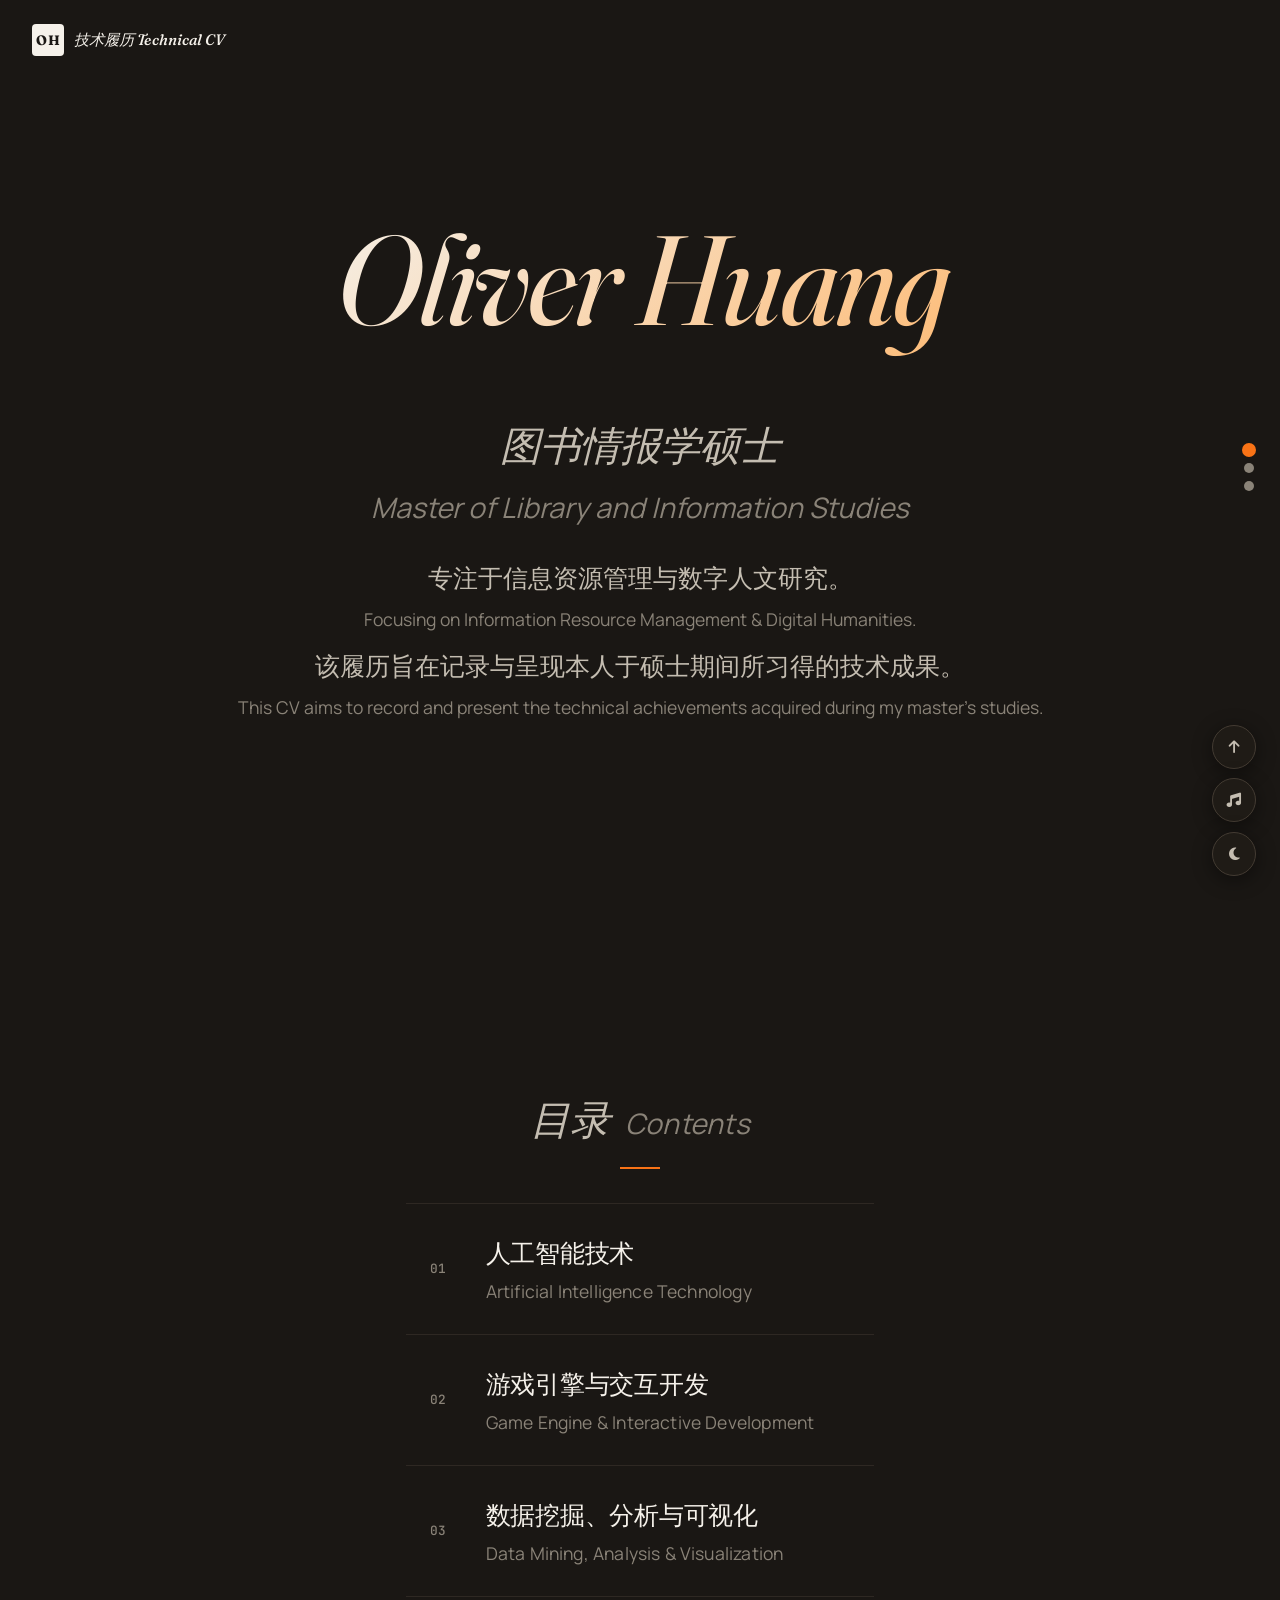
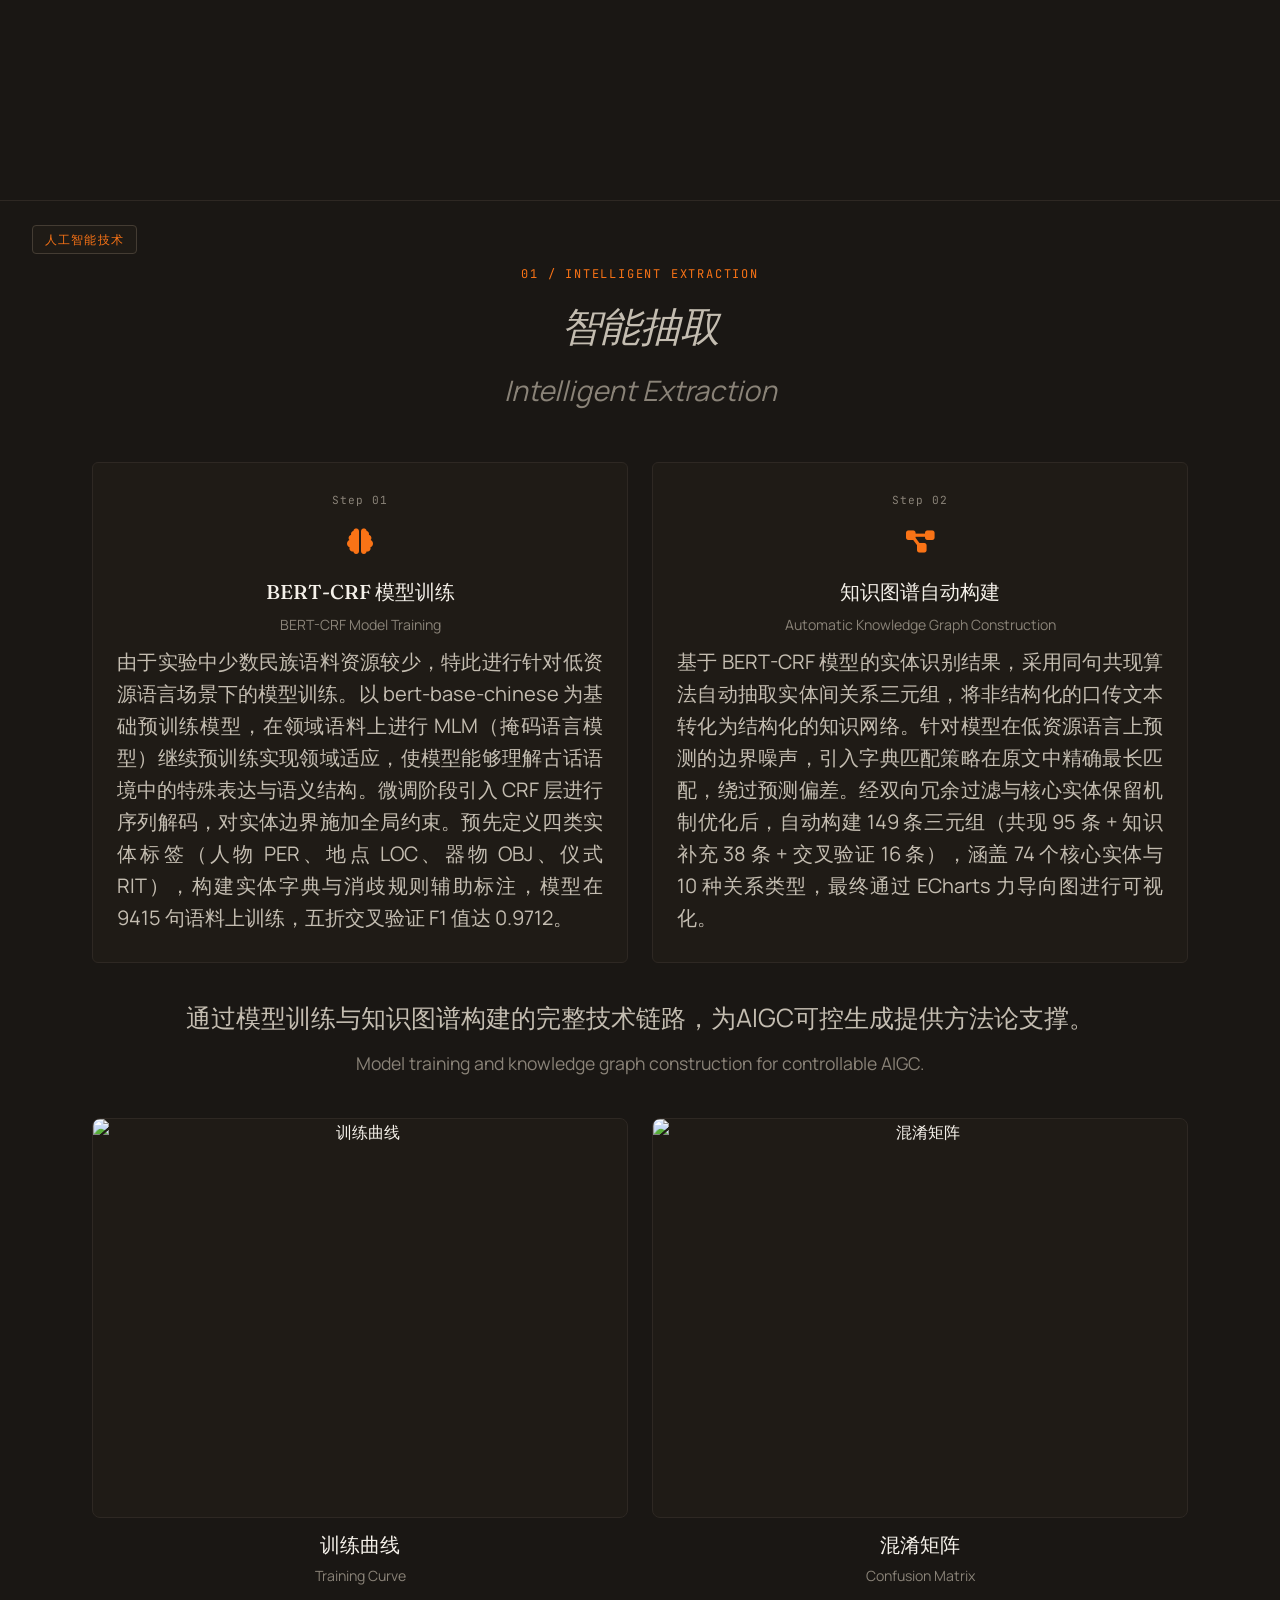
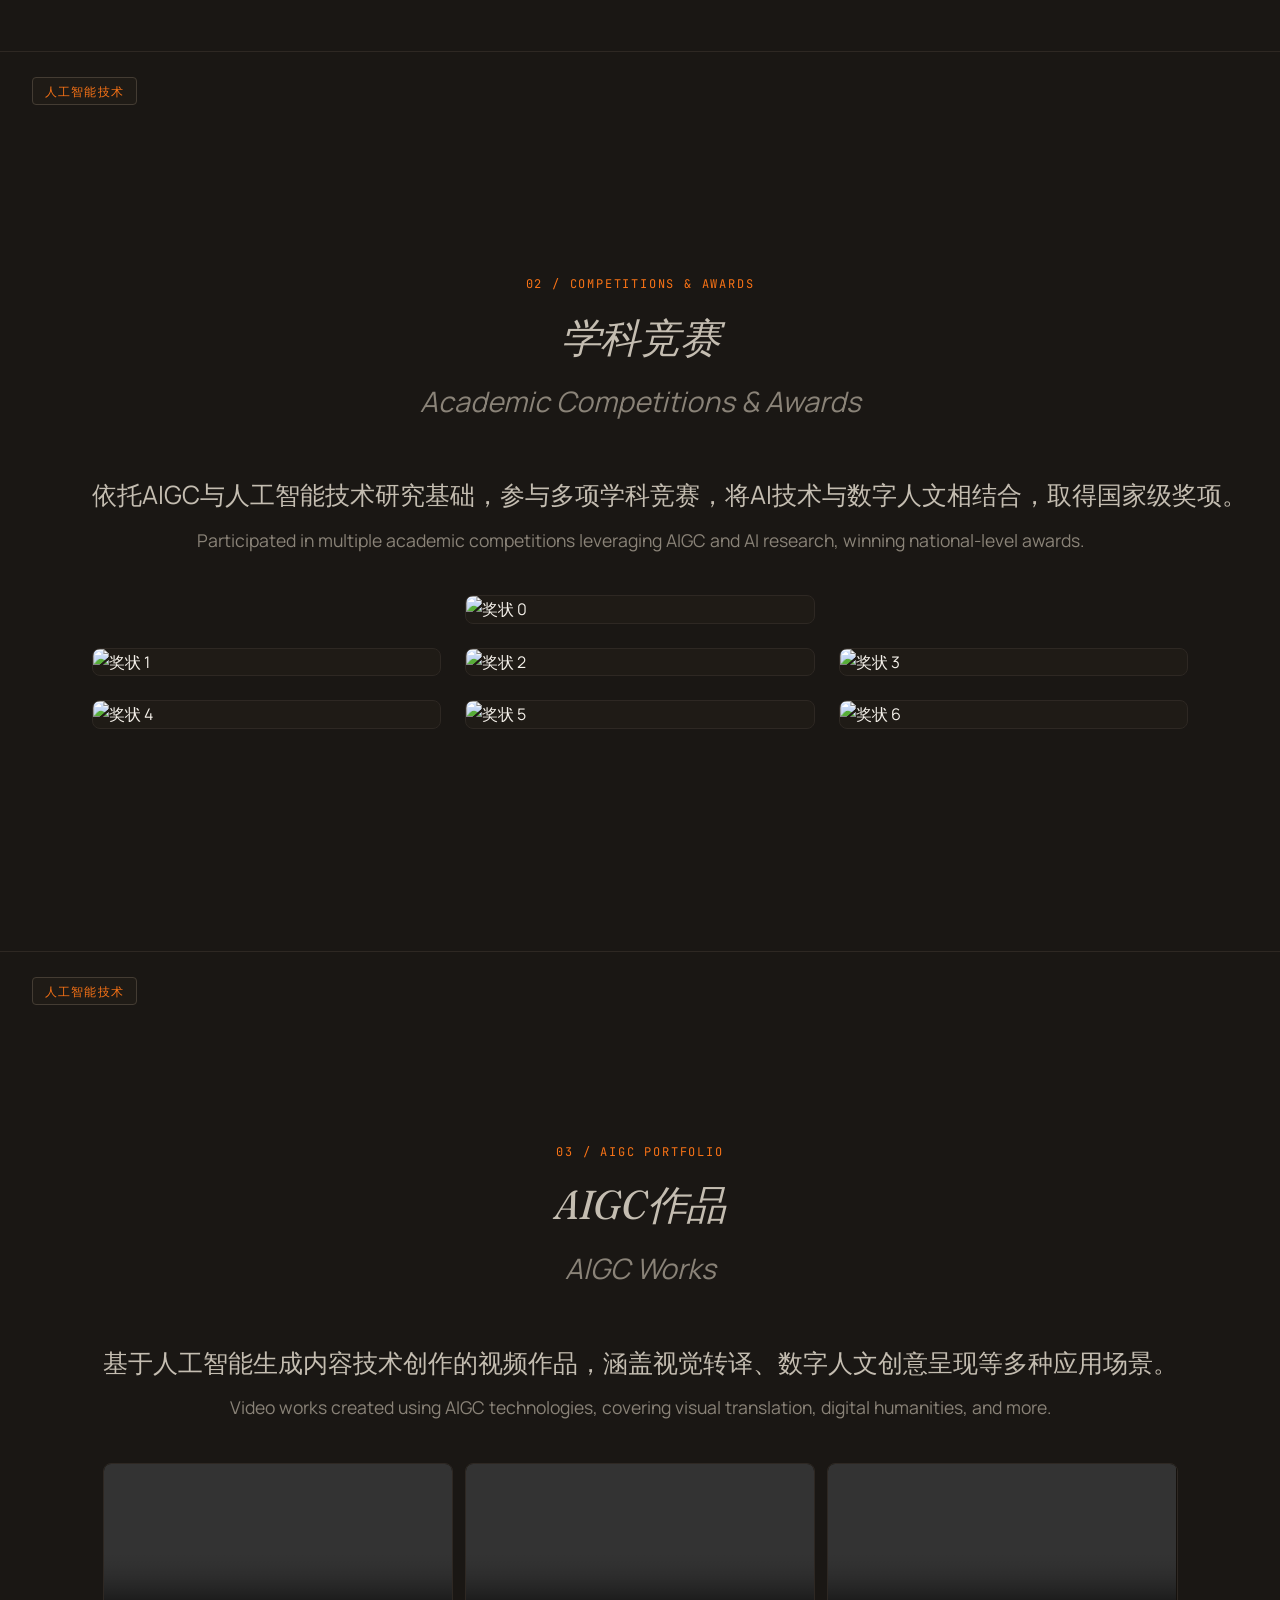
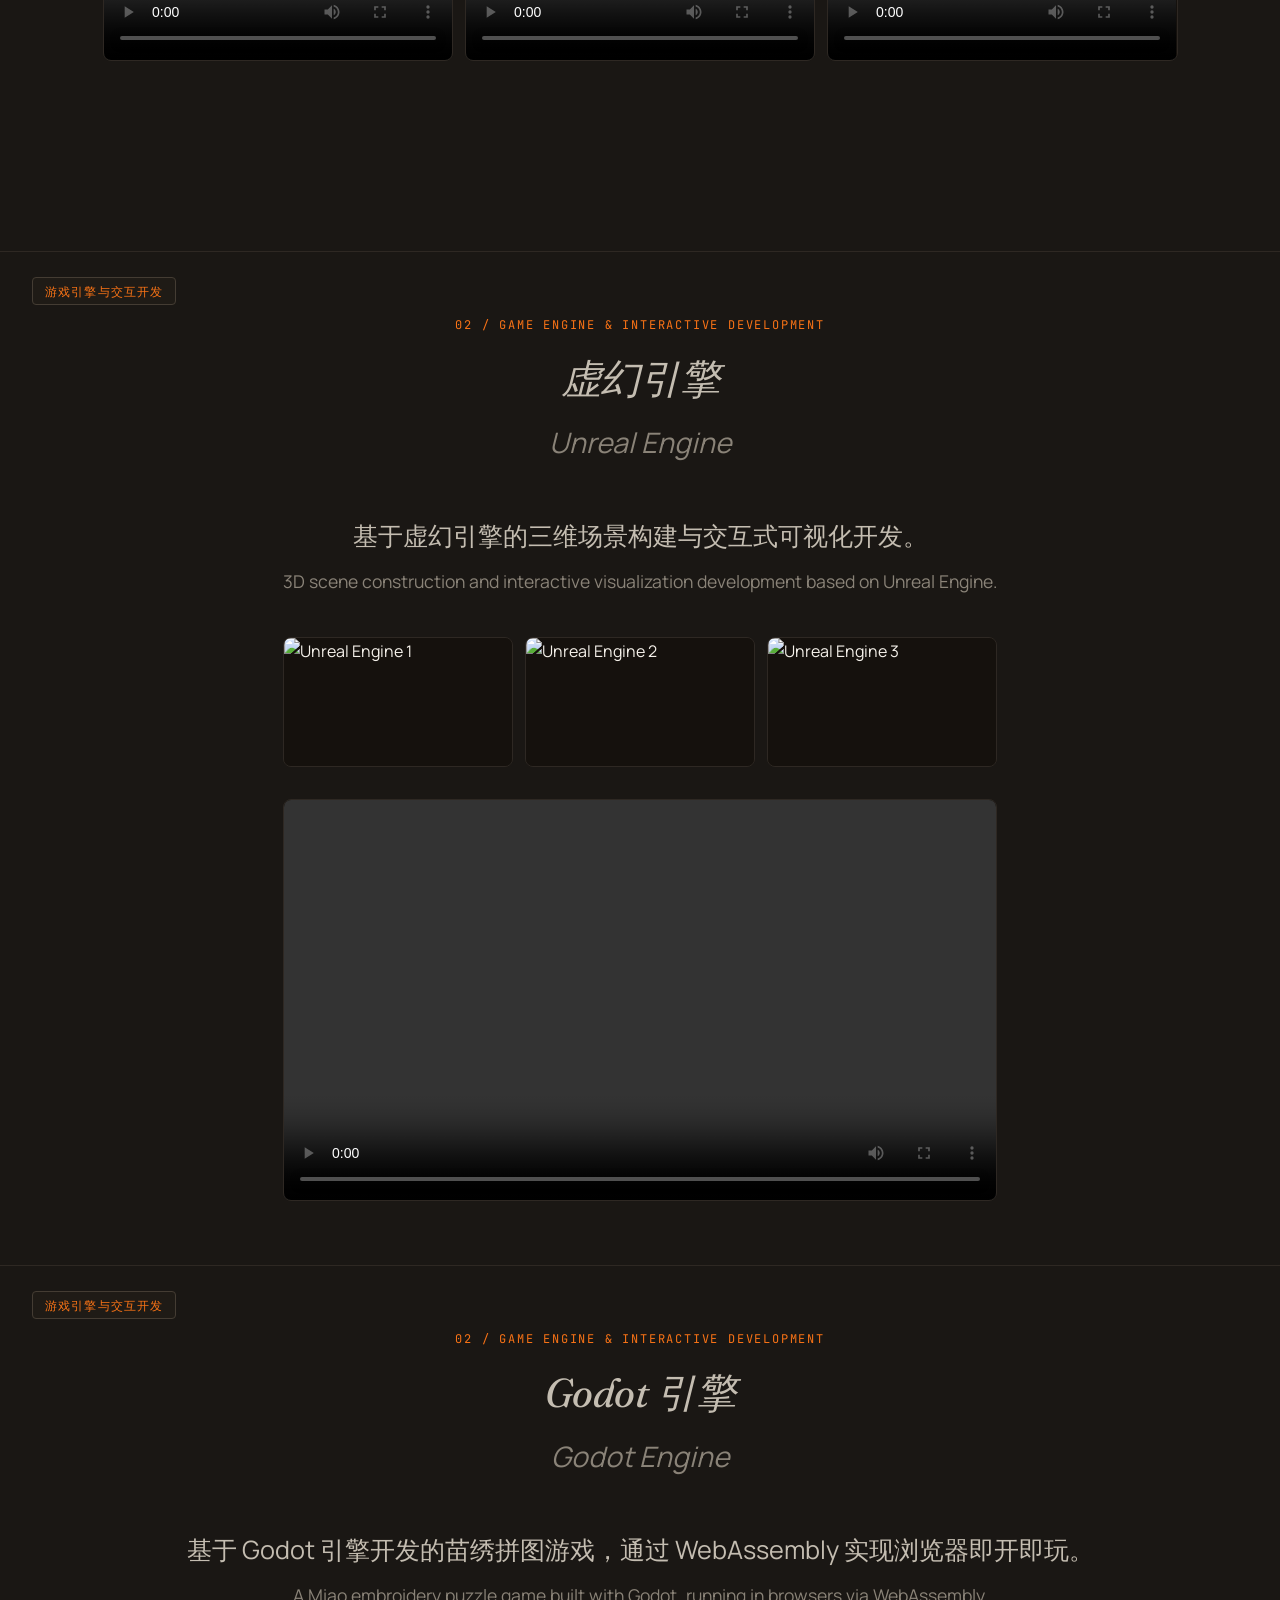
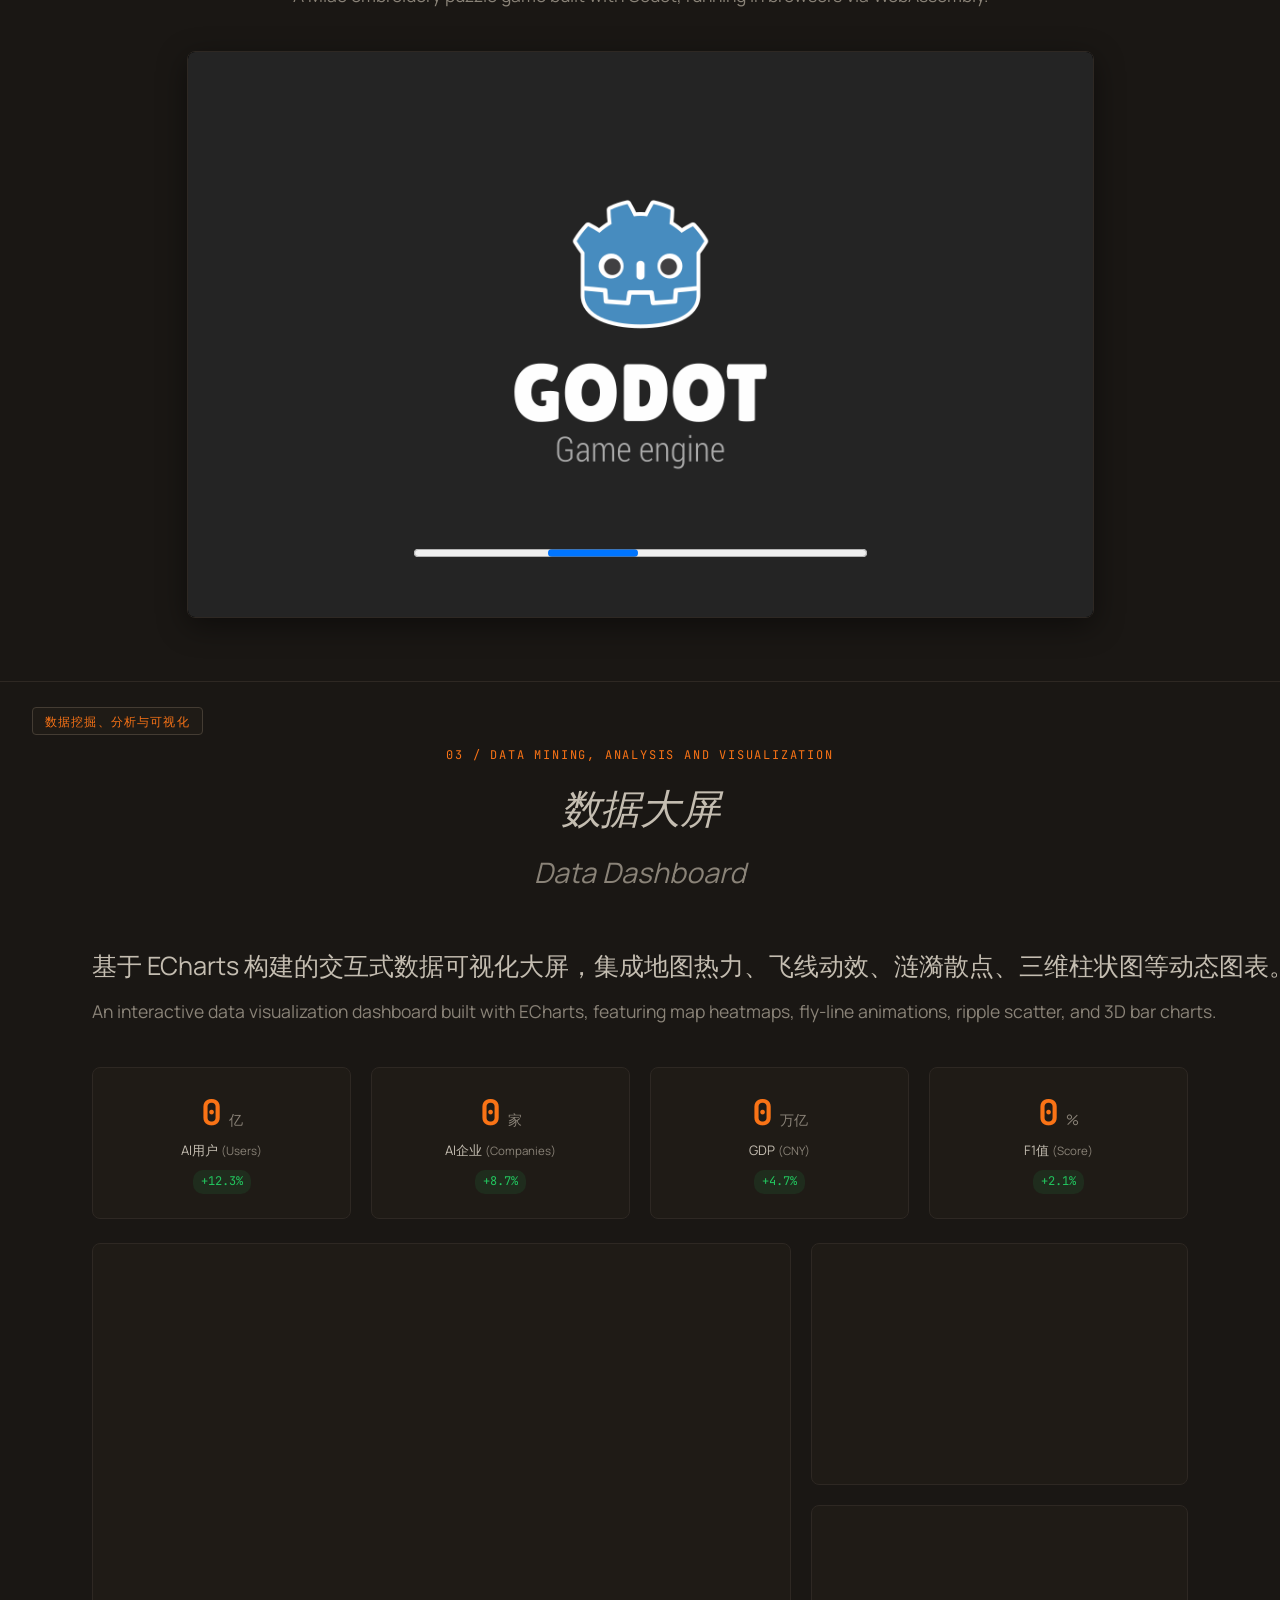
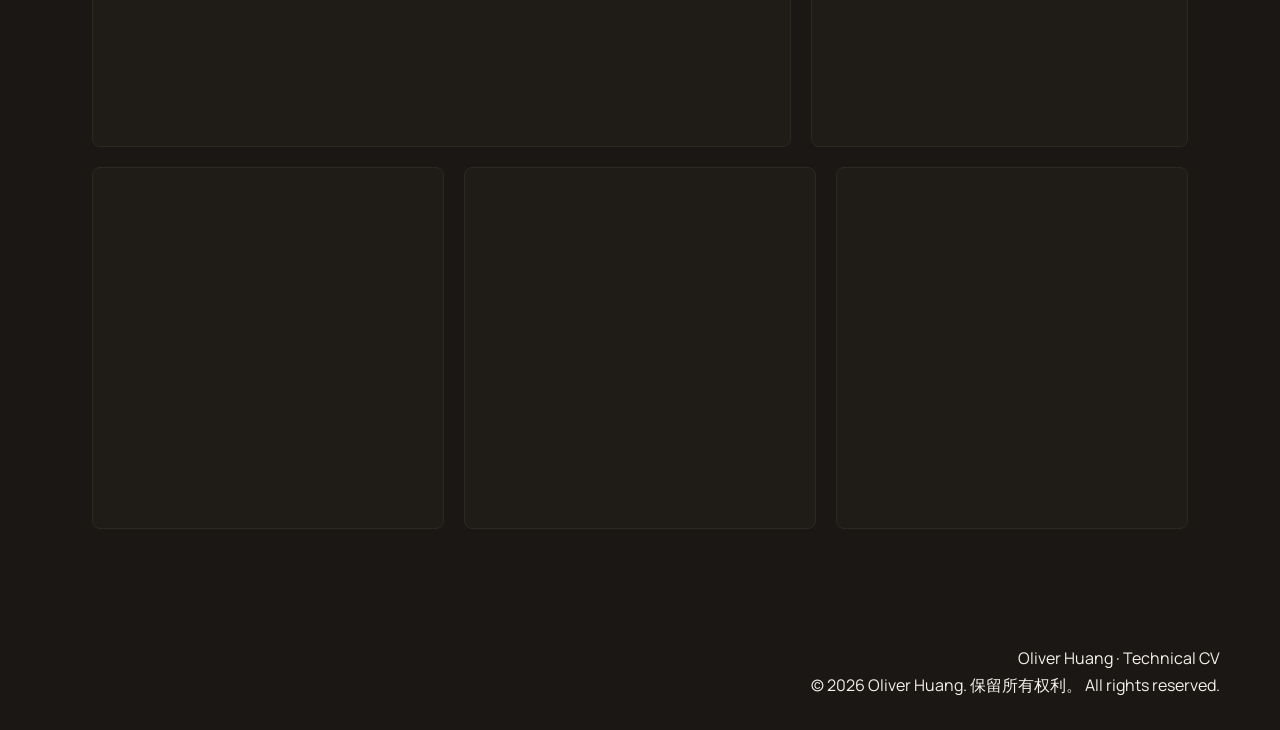
==== commit f1cdb1f8: "feat: 数据大屏、游戏引擎重构、Godot页面" ====
--- a/index.html
+++ b/index.html
@@ -7,6 +7,8 @@
     <link rel="preconnect" href="https://fonts.googleapis.com">
     <link rel="preconnect" href="https://fonts.gstatic.com" crossorigin>
     <link href="https://fonts.googleapis.com/css2?family=Fraunces:opsz,wght@9..144,300;9..144,400;9..144,500;9..144,600;9..144,700;9..144,900&family=Manrope:wght@400;500;600;700&family=JetBrains+Mono:wght@400;500&display=swap" rel="stylesheet">
+    <script src="https://cdn.jsdelivr.net/npm/echarts@5.5.1/dist/echarts.min.js"></script>
+    <script src="https://cdn.jsdelivr.net/npm/echarts-gl@2.0.9/dist/echarts-gl.min.js"></script>
     <link rel="stylesheet" href="style.css">
     <link rel="stylesheet" href="https://cdnjs.cloudflare.com/ajax/libs/font-awesome/6.5.0/css/all.min.css">
 </head>
@@ -26,9 +28,6 @@
             <p class="hero-desc">专注于信息资源管理与数字人文研究。<span class="hero-desc-en">Focusing on Information Resource Management & Digital Humanities.</span></p>
             <p class="hero-desc">该履历旨在记录与呈现本人于硕士期间所习得的技术成果。<span class="hero-desc-en">This CV aims to record and present the technical achievements acquired during my master's studies.</span></p>
         </div>
-        <div class="hero-scroll-hint">
-            <a href="#articles" aria-label="向下滚动"><i class="fas fa-chevron-down"></i></a>
-        </div>
     </section>
 
     <section id="articles">
@@ -45,7 +44,7 @@
                     </div>
                     <i class="fas fa-arrow-right tech-toc-arrow"></i>
                 </a>
-                <a href="#game-detail" class="tech-toc-item">
+                <a href="#ue-detail" class="tech-toc-item">
                     <span class="tech-toc-num">02</span>
                     <div class="tech-toc-text">
                         <span class="tech-toc-name">游戏引擎与交互开发</span>
@@ -53,7 +52,7 @@
                     </div>
                     <i class="fas fa-arrow-right tech-toc-arrow"></i>
                 </a>
-                <a href="#" class="tech-toc-item">
+                <a href="#dashboard" class="tech-toc-item">
                     <span class="tech-toc-num">03</span>
                     <div class="tech-toc-text">
                         <span class="tech-toc-name">数据挖掘、分析与可视化</span>
@@ -84,7 +83,7 @@
                     <p class="pipeline-stage-name">BERT-CRF 模型训练</p>
                     <p class="pipeline-stage-name-en">BERT-CRF Model Training</p>
                     <p class="pipeline-stage-desc">
-                        针对少数民族语言文本属于低资源语言、缺乏公开标注数据的困境，以 bert-base-chinese 为基础预训练模型，在领域语料上进行 MLM（掩码语言模型）继续预训练实现领域适应，使模型能够理解古话语境中的特殊表达与语义结构。微调阶段引入 CRF 层进行序列解码，对实体边界施加全局约束。预先定义四类实体标签（人物 PER、地点 LOC、器物 OBJ、仪式 RIT），构建实体字典与消歧规则辅助标注，模型在 9415 句语料上训练，五折交叉验证 F1 值达 0.9712。
+                        由于实验中少数民族语料资源较少，特此进行针对低资源语言场景下的模型训练。以 bert-base-chinese 为基础预训练模型，在领域语料上进行 MLM（掩码语言模型）继续预训练实现领域适应，使模型能够理解古话语境中的特殊表达与语义结构。微调阶段引入 CRF 层进行序列解码，对实体边界施加全局约束。预先定义四类实体标签（人物 PER、地点 LOC、器物 OBJ、仪式 RIT），构建实体字典与消歧规则辅助标注，模型在 9415 句语料上训练，五折交叉验证 F1 值达 0.9712。
                     </p>
                 </div>
                 <div class="pipeline-stage">
@@ -106,9 +105,19 @@
                     Model training and knowledge graph construction for controllable AIGC.
                 </p>
             </div>
-        </div>
-        <div class="hero-scroll-hint">
-            <a href="#ai-competitions" aria-label="向下滚动"><i class="fas fa-chevron-down"></i></a>
+
+            <div class="training-gallery">
+                <div class="training-item">
+                    <img src="training/训练曲线.png" alt="训练曲线" loading="lazy">
+                    <p class="training-name">训练曲线</p>
+                    <p class="training-name-en">Training Curve</p>
+                </div>
+                <div class="training-item">
+                    <img src="training/混淆矩阵.png" alt="混淆矩阵" loading="lazy">
+                    <p class="training-name">混淆矩阵</p>
+                    <p class="training-name-en">Confusion Matrix</p>
+                </div>
+            </div>
         </div>
     </section>
 
@@ -136,34 +145,28 @@
             </div>
 
             <div class="award-grid">
-                <div class="award-placeholder">
-                    <i class="fas fa-award"></i>
-                    <span>奖状占位 01</span>
-                </div>
-                <div class="award-placeholder">
-                    <i class="fas fa-award"></i>
-                    <span>奖状占位 02</span>
-                </div>
-                <div class="award-placeholder">
-                    <i class="fas fa-award"></i>
-                    <span>奖状占位 03</span>
-                </div>
-                <div class="award-placeholder">
-                    <i class="fas fa-award"></i>
-                    <span>奖状占位 04</span>
-                </div>
-                <div class="award-placeholder">
-                    <i class="fas fa-award"></i>
-                    <span>奖状占位 05</span>
-                </div>
-                <div class="award-placeholder">
-                    <i class="fas fa-award"></i>
-                    <span>奖状占位 06</span>
-                </div>
-            </div>
-        </div>
-        <div class="hero-scroll-hint">
-            <a href="#aigc-portfolio" aria-label="向下滚动"><i class="fas fa-chevron-down"></i></a>
+                <div class="award-card award-card-0">
+                    <img src="awards/0.jpg" alt="奖状 0" loading="lazy">
+                </div>
+                <div class="award-card">
+                    <img src="awards/1.jpg" alt="奖状 1" loading="lazy">
+                </div>
+                <div class="award-card">
+                    <img src="awards/2.png" alt="奖状 2" loading="lazy">
+                </div>
+                <div class="award-card">
+                    <img src="awards/3.jpg" alt="奖状 3" loading="lazy">
+                </div>
+                <div class="award-card">
+                    <img src="awards/4.jpg" alt="奖状 4" loading="lazy">
+                </div>
+                <div class="award-card">
+                    <img src="awards/5.jpg" alt="奖状 5" loading="lazy">
+                </div>
+                <div class="award-card">
+                    <img src="awards/6.jpg" alt="奖状 6" loading="lazy">
+                </div>
+            </div>
         </div>
     </section>
 
@@ -175,8 +178,8 @@
         <div class="container">
             <div class="detail-section-head">
                 <p class="detail-section-label">03 / AIGC Portfolio</p>
-                <h2 class="detail-section-title">AIGC作品集</h2>
-                <p class="detail-section-title-en">Video Portfolio</p>
+                <h2 class="detail-section-title">AIGC作品</h2>
+                <p class="detail-section-title-en">AIGC Works</p>
             </div>
 
             <div class="detail-desc-wrapper">
@@ -190,82 +193,72 @@
 
             <div class="video-grid">
                 <div class="video-card">
-                    <div class="video-placeholder">
-                        <i class="fas fa-play-circle"></i>
-                        <span>视频占位 01</span>
-                    </div>
-                    <div class="video-info">
-                        <h4>作品标题 01</h4>
-                        <p>待填充 / To be filled</p>
-                    </div>
+                    <video controls preload="metadata">
+                        <source src="videos/1.mp4" type="video/mp4">
+                    </video>
                 </div>
                 <div class="video-card">
-                    <div class="video-placeholder">
-                        <i class="fas fa-play-circle"></i>
-                        <span>视频占位 02</span>
-                    </div>
-                    <div class="video-info">
-                        <h4>作品标题 02</h4>
-                        <p>待填充 / To be filled</p>
-                    </div>
+                    <video controls preload="metadata">
+                        <source src="videos/2.mp4" type="video/mp4">
+                    </video>
                 </div>
                 <div class="video-card">
-                    <div class="video-placeholder">
-                        <i class="fas fa-play-circle"></i>
-                        <span>视频占位 03</span>
-                    </div>
-                    <div class="video-info">
-                        <h4>作品标题 03</h4>
-                        <p>待填充 / To be filled</p>
-                    </div>
-                </div>
-                <div class="video-card">
-                    <div class="video-placeholder">
-                        <i class="fas fa-play-circle"></i>
-                        <span>视频占位 04</span>
-                    </div>
-                    <div class="video-info">
-                        <h4>作品标题 04</h4>
-                        <p>待填充 / To be filled</p>
-                    </div>
-                </div>
-                <div class="video-card">
-                    <div class="video-placeholder">
-                        <i class="fas fa-play-circle"></i>
-                        <span>视频占位 05</span>
-                    </div>
-                    <div class="video-info">
-                        <h4>作品标题 05</h4>
-                        <p>待填充 / To be filled</p>
-                    </div>
-                </div>
-                <div class="video-card">
-                    <div class="video-placeholder">
-                        <i class="fas fa-play-circle"></i>
-                        <span>视频占位 06</span>
-                    </div>
-                    <div class="video-info">
-                        <h4>作品标题 06</h4>
-                        <p>待填充 / To be filled</p>
-                    </div>
-                </div>
-            </div>
-        </div>
-        <div class="hero-scroll-hint">
-            <a href="#game-detail" aria-label="向下滚动"><i class="fas fa-chevron-down"></i></a>
-        </div>
-    </section>
-
-    <!-- ======================== Game Engine ======================== -->
-    <section id="game-detail" class="detail-section">
+                    <video controls preload="metadata">
+                        <source src="videos/3.mp4" type="video/mp4">
+                    </video>
+                </div>
+            </div>
+        </div>
+    </section>
+
+    <!-- ======================== Unreal Engine ======================== -->
+    <section id="ue-detail" class="detail-section">
         <div class="section-tag">
             <a href="#articles">游戏引擎与交互开发</a>
         </div>
         <div class="container">
             <div class="detail-section-head">
                 <p class="detail-section-label">02 / Game Engine & Interactive Development</p>
-                <h2 class="detail-section-title">苗绣拼图</h2>
-                <p class="detail-section-title-en">Miao Embroidery Puzzle</p>
+                <h2 class="detail-section-title">虚幻引擎</h2>
+                <p class="detail-section-title-en">Unreal Engine</p>
+            </div>
+            <div class="detail-desc-wrapper">
+                <p class="detail-hero-desc">
+                    基于虚幻引擎的三维场景构建与交互式可视化开发。
+                </p>
+                <p class="detail-hero-desc-en">
+                    3D scene construction and interactive visualization development based on Unreal Engine.
+                </p>
+            </div>
+            <div class="ue-image-grid">
+                <div class="ue-image-card">
+                    <img src="pictures/1.png" alt="Unreal Engine 1" loading="lazy">
+                </div>
+                <div class="ue-image-card">
+                    <img src="pictures/2.png" alt="Unreal Engine 2" loading="lazy">
+                </div>
+                <div class="ue-image-card">
+                    <img src="pictures/3.png" alt="Unreal Engine 3" loading="lazy">
+                </div>
+            </div>
+            <div class="ue-video-wrapper">
+                <video controls preload="metadata">
+                    <source src="videos/4.mp4" type="video/mp4">
+                </video>
+            </div>
+        </div>
+    </section>
+
+    <!-- ======================== Godot Engine ======================== -->
+    <section id="godot-detail" class="detail-section">
+        <div class="section-tag">
+            <a href="#articles">游戏引擎与交互开发</a>
+        </div>
+        <div class="container">
+            <div class="detail-section-head">
+                <p class="detail-section-label">02 / Game Engine & Interactive Development</p>
+                <h2 class="detail-section-title">Godot 引擎</h2>
+                <p class="detail-section-title-en">Godot Engine</p>
             </div>
 
             <div class="detail-desc-wrapper">
@@ -278,14 +271,89 @@
             </div>
 
             <div class="game-frame-wrapper">
-                <iframe src="game/game.html" class="game-frame" title="苗绣拼图" loading="lazy" allow="autoplay; fullscreen; gamepad" allowfullscreen></iframe>
+                <iframe src="game/game.html" class="game-frame" title="Godot 引擎" loading="lazy" allow="autoplay; fullscreen; gamepad" allowfullscreen></iframe>
                 <div class="game-frame-fallback">
                     <p>游戏加载中，请稍候... / Loading game, please wait...</p>
                 </div>
             </div>
         </div>
-        <div class="hero-scroll-hint">
-            <a href="#articles" aria-label="返回目录"><i class="fas fa-chevron-down"></i></a>
+    </section>
+
+
+    <!-- ======================== Data Dashboard ======================== -->
+    <section id="dashboard" class="detail-section">
+        <div class="section-tag">
+            <a href="#articles">数据挖掘、分析与可视化</a>
+        </div>
+        <div class="container">
+            <div class="detail-section-head">
+                <p class="detail-section-label">03 / Data Mining, Analysis and Visualization</p>
+                <h2 class="detail-section-title">数据大屏</h2>
+                <p class="detail-section-title-en">Data Dashboard</p>
+            </div>
+            <div class="detail-desc-wrapper">
+                <p class="detail-hero-desc">
+                    基于 ECharts 构建的交互式数据可视化大屏，集成地图热力、飞线动效、涟漪散点、三维柱状图等动态图表。
+                </p>
+                <p class="detail-hero-desc-en">
+                    An interactive data visualization dashboard built with ECharts, featuring map heatmaps, fly-line animations, ripple scatter, and 3D bar charts.
+                </p>
+            </div>
+
+            <div class="dashboard-grid">
+                <div class="dash-kpi-row">
+                    <div class="dash-kpi">
+                        <span class="dash-kpi-value" data-target="2.68">0</span>
+                        <span class="dash-kpi-unit">亿</span>
+                        <span class="dash-kpi-label">AI用户 <span class="dash-kpi-label-en">(Users)</span></span>
+                        <span class="dash-kpi-trend dash-kpi-up">+12.3%</span>
+                    </div>
+                    <div class="dash-kpi">
+                        <span class="dash-kpi-value" data-target="5847">0</span>
+                        <span class="dash-kpi-unit">家</span>
+                        <span class="dash-kpi-label">AI企业 <span class="dash-kpi-label-en">(Companies)</span></span>
+                        <span class="dash-kpi-trend dash-kpi-up">+8.7%</span>
+                    </div>
+                    <div class="dash-kpi">
+                        <span class="dash-kpi-value" data-target="18.53">0</span>
+                        <span class="dash-kpi-unit">万亿</span>
+                        <span class="dash-kpi-label">GDP <span class="dash-kpi-label-en">(CNY)</span></span>
+                        <span class="dash-kpi-trend dash-kpi-up">+4.7%</span>
+                    </div>
+                    <div class="dash-kpi">
+                        <span class="dash-kpi-value" data-target="97.12">0</span>
+                        <span class="dash-kpi-unit">%</span>
+                        <span class="dash-kpi-label">F1值 <span class="dash-kpi-label-en">(Score)</span></span>
+                        <span class="dash-kpi-trend dash-kpi-up">+2.1%</span>
+                    </div>
+                </div>
+
+                <div class="dash-map-row">
+                    <div class="dash-chart dash-chart-map">
+                        <div id="chart-map" class="dash-chart-inner"></div>
+                    </div>
+                    <div class="dash-map-side">
+                        <div class="dash-chart dash-chart-rank">
+                            <div id="chart-rank" class="dash-chart-inner"></div>
+                        </div>
+                        <div class="dash-chart dash-chart-ring">
+                            <div id="chart-ring" class="dash-chart-inner"></div>
+                        </div>
+                    </div>
+                </div>
+
+                <div class="dash-charts-row">
+                    <div class="dash-chart dash-chart-heatmap">
+                        <div id="chart-heatmap" class="dash-chart-inner"></div>
+                    </div>
+                    <div class="dash-chart dash-chart-scatter">
+                        <div id="chart-scatter" class="dash-chart-inner"></div>
+                    </div>
+                    <div class="dash-chart dash-chart-bar3d">
+                        <div id="chart-bar3d" class="dash-chart-inner"></div>
+                    </div>
+                </div>
+            </div>
         </div>
     </section>
 
@@ -296,15 +364,36 @@
         </div>
     </footer>
 
+    <nav class="page-dots" id="page-dots">
+        <div class="page-dots-track" id="page-dots-track">
+            <button class="page-dot" data-index="0"></button>
+            <button class="page-dot" data-index="1"></button>
+            <button class="page-dot" data-index="2"></button>
+            <button class="page-dot" data-index="3"></button>
+            <button class="page-dot" data-index="4"></button>
+            <button class="page-dot" data-index="5"></button>
+            <button class="page-dot" data-index="6"></button>
+            <button class="page-dot" data-index="7"></button>
+        </div>
+    </nav>
+
     <div id="floating-controls">
-        <button id="float-top" aria-label="回到顶部">
+        <button id="float-top" aria-label="回到目录">
             <i class="fas fa-arrow-up"></i>
+        </button>
+        <button id="music-toggle" aria-label="播放/暂停音乐">
+            <i class="fas fa-music"></i>
         </button>
         <button id="theme-toggle" aria-label="切换主题">
             <i class="fas fa-sun"></i>
         </button>
     </div>
 
+    <audio id="bg-music" loop preload="none">
+        <source src="music/181427154-1-208.mp3" type="audio/mpeg">
+    </audio>
+
+    <script src="dashboard/dashboard.js"></script>
     <script src="script.js"></script>
 </body>
 </html>
--- a/style.css
+++ b/style.css
@@ -354,23 +354,53 @@
     color: var(--border-strong);
 }
 
-.hero-scroll-hint {
-    position: absolute;
-    bottom: 2rem;
-    left: 50%;
-    transform: translateX(-50%);
-    animation: bounce 2.4s infinite;
-}
-
-.hero-scroll-hint a {
-    color: var(--text-muted);
-    font-size: 1rem;
-}
-
-@keyframes bounce {
-    0%, 20%, 50%, 80%, 100% { transform: translateX(-50%) translateY(0); }
-    40% { transform: translateX(-50%) translateY(-8px); }
-    60% { transform: translateX(-50%) translateY(-4px); }
+/* ============== Page Dots Navigation ============== */
+.page-dots {
+    position: fixed;
+    right: 1.5rem;
+    top: 50%;
+    transform: translateY(-50%);
+    width: 14px;
+    height: 82px;
+    overflow: hidden;
+    z-index: 800;
+}
+
+.page-dots-track {
+    display: flex;
+    flex-direction: column;
+    align-items: center;
+    gap: 8px;
+    transition: transform 0.4s cubic-bezier(0.4, 0, 0.2, 1);
+}
+
+.page-dot {
+    width: 10px;
+    height: 10px;
+    border-radius: 50%;
+    border: none;
+    background: var(--text-muted);
+    cursor: pointer;
+    padding: 0;
+    flex-shrink: 0;
+    transition: background 0.4s ease, opacity 0.4s ease, transform 0.4s cubic-bezier(0.4, 0, 0.2, 1);
+}
+
+.page-dot.active {
+    background: var(--primary);
+    transform: scale(1.4);
+}
+
+.page-dot.near {
+    opacity: 1;
+}
+
+.page-dot.far {
+    opacity: 0.5;
+}
+
+.page-dot:hover {
+    background: var(--primary);
 }
 
 /* ============== Section heads ============== */
@@ -579,6 +609,32 @@
     transform: translateY(-3px);
 }
 
+#music-toggle {
+    background: var(--bg-card);
+    border: 1px solid var(--border-strong);
+    color: var(--text-secondary);
+    font-size: 0.9rem;
+    cursor: pointer;
+    width: 44px;
+    height: 44px;
+    border-radius: 50%;
+    display: flex;
+    align-items: center;
+    justify-content: center;
+    transition: color var(--transition), border-color var(--transition), transform var(--transition);
+}
+
+#music-toggle:hover {
+    color: var(--primary);
+    border-color: var(--primary);
+    transform: translateY(-3px);
+}
+
+#music-toggle.playing {
+    color: var(--primary);
+    border-color: var(--primary);
+}
+
 /* ============== Section Tag (breadcrumb) ============== */
 .section-tag {
     position: absolute;
@@ -1045,74 +1101,106 @@
 }
 
 .award-grid {
-    max-width: 960px;
+    max-width: 1400px;
     margin: 0 auto;
     display: grid;
     grid-template-columns: repeat(3, 1fr);
     gap: 1.5rem;
 }
 
-.award-placeholder {
-    aspect-ratio: 3 / 4;
-    border: 2px dashed var(--border-strong);
+/* 0号图片放在第1行第2列（2号正上方） */
+.award-card-0 {
+    grid-row: 1;
+    grid-column: 2;
+}
+
+/* 1-3号图片放在第2行 */
+.award-grid .award-card:nth-child(2) { grid-row: 2; grid-column: 1; }
+.award-grid .award-card:nth-child(3) { grid-row: 2; grid-column: 2; }
+.award-grid .award-card:nth-child(4) { grid-row: 2; grid-column: 3; }
+/* 4-6号图片放在第3行 */
+.award-grid .award-card:nth-child(5) { grid-row: 3; grid-column: 1; }
+.award-grid .award-card:nth-child(6) { grid-row: 3; grid-column: 2; }
+.award-grid .award-card:nth-child(7) { grid-row: 3; grid-column: 3; }
+
+.award-card {
+    border: 1px solid var(--border);
     border-radius: 8px;
-    display: flex;
-    flex-direction: column;
-    align-items: center;
-    justify-content: center;
-    gap: 0.75rem;
+    overflow: hidden;
     background: var(--bg-card);
     transition: all var(--transition);
-    cursor: pointer;
     position: relative;
-    overflow: hidden;
-}
-
-.award-placeholder::before {
-    content: '';
-    position: absolute;
-    inset: 0;
-    background: linear-gradient(135deg, rgba(194, 65, 12, 0.03), transparent 60%);
-    opacity: 0;
-    transition: opacity var(--transition);
-}
-
-.award-placeholder:hover {
+}
+
+.award-card:hover {
     border-color: var(--primary);
-    border-style: solid;
     transform: translateY(-4px);
     box-shadow: 0 8px 30px var(--shadow-lg);
 }
 
-.award-placeholder:hover::before {
-    opacity: 1;
-}
-
-.award-placeholder i {
-    font-size: 2rem;
-    color: var(--text-muted);
-    transition: color var(--transition);
-}
-
-.award-placeholder:hover i {
-    color: var(--primary);
-}
-
-.award-placeholder span {
-    font-family: var(--sans);
-    font-size: 0.82rem;
-    color: var(--text-muted);
+.award-card img {
+    width: 100%;
+    height: auto;
+    display: block;
+    transition: transform var(--transition);
+}
+
+.award-card:hover img {
+    transform: scale(1.03);
+}
+
+/* ============== Training Gallery ============== */
+.training-gallery {
+    max-width: 1400px;
+    margin: 2rem auto 0;
+    display: grid;
+    grid-template-columns: repeat(2, 1fr);
+    gap: 1.5rem;
+}
+
+.training-item {
     text-align: center;
-    padding: 0 1rem;
+}
+
+.training-item img {
+    width: 100%;
+    height: 400px;
+    object-fit: contain;
+    border: 1px solid var(--border);
+    border-radius: 8px;
+    display: block;
+    background: var(--bg-card);
+    transition: all var(--transition);
+}
+
+.training-item:hover img {
+    border-color: var(--primary);
+    transform: translateY(-3px);
+    box-shadow: 0 8px 30px var(--shadow-lg);
+}
+
+.training-name {
+    font-family: var(--serif);
+    font-size: 1.25rem;
+    font-weight: 500;
+    color: var(--text);
+    margin-top: 0.6rem;
+}
+
+.training-name-en {
+    font-family: var(--sans);
+    font-size: 0.88rem;
+    color: var(--text-muted);
+    margin-top: 0.2rem;
 }
 
 /* ============== Portfolio (Video) Page ============== */
 .video-grid {
-    max-width: 1100px;
+    max-width: 1800px;
     margin: 0 auto;
     display: grid;
     grid-template-columns: repeat(3, 1fr);
-    gap: 1.5rem;
+    gap: 0.75rem;
 }
 
 .video-card {
@@ -1129,50 +1217,66 @@
     box-shadow: 0 8px 30px var(--shadow-lg);
 }
 
-.video-placeholder {
+.video-card video {
+    width: 100%;
+    display: block;
     aspect-ratio: 16 / 9;
+    object-fit: cover;
     background: var(--bg-deep);
-    display: flex;
-    flex-direction: column;
-    align-items: center;
-    justify-content: center;
+}
+
+/* ============== Unreal Engine Page ============== */
+.ue-image-grid {
+    max-width: 1800px;
+    margin: 0 auto 2rem;
+    display: grid;
+    grid-template-columns: repeat(3, 1fr);
     gap: 0.75rem;
-    position: relative;
-}
-
-.video-placeholder i {
-    font-size: 2.5rem;
-    color: var(--text-muted);
+}
+
+.ue-image-card {
+    border: 1px solid var(--border);
+    border-radius: 8px;
+    overflow: hidden;
+    background: var(--bg-card);
     transition: all var(--transition);
 }
 
-.video-card:hover .video-placeholder i {
-    color: var(--primary);
-    transform: scale(1.1);
-}
-
-.video-placeholder span {
-    font-family: var(--sans);
-    font-size: 0.8rem;
-    color: var(--text-muted);
-}
-
-.video-info {
-    padding: 1rem 1.25rem;
-}
-
-.video-info h4 {
-    font-family: var(--serif);
-    font-size: 1rem;
-    font-weight: 500;
-    color: var(--text);
-    margin-bottom: 0.2rem;
-}
-
-.video-info p {
-    font-family: var(--sans);
-    font-size: 0.78rem;
-    color: var(--text-muted);
+.ue-image-card:hover {
+    border-color: var(--primary);
+    transform: translateY(-4px);
+    box-shadow: 0 8px 30px var(--shadow-lg);
+}
+
+.ue-image-card img {
+    width: 100%;
+    display: block;
+    aspect-ratio: 16 / 9;
+    object-fit: cover;
+    background: var(--bg-deep);
+}
+
+.ue-video-wrapper {
+    max-width: 1200px;
+    margin: 0 auto;
+    border: 1px solid var(--border);
+    border-radius: 8px;
+    overflow: hidden;
+    background: var(--bg-card);
+    transition: all var(--transition);
+}
+
+.ue-video-wrapper:hover {
+    border-color: var(--primary);
+    box-shadow: 0 8px 30px var(--shadow-lg);
+}
+
+.ue-video-wrapper video {
+    width: 100%;
+    display: block;
+    aspect-ratio: 16 / 9;
+    object-fit: cover;
+    background: var(--bg-deep);
 }
 
 /* ============== Game Frame ============== */
@@ -1283,6 +1387,198 @@
     color: var(--text-muted);
 }
 
+
+/* ============== Dashboard ============== */
+.dashboard-grid {
+    max-width: 1400px;
+    margin: 0 auto;
+}
+
+.dash-kpi-row {
+    display: grid;
+    grid-template-columns: repeat(4, 1fr);
+    gap: 1.25rem;
+    margin-bottom: 1.5rem;
+}
+
+.dash-kpi {
+    background: var(--bg-card);
+    border: 1px solid var(--border);
+    border-radius: 8px;
+    padding: 1.5rem 1.25rem;
+    text-align: center;
+    transition: all var(--transition);
+    position: relative;
+}
+
+.dash-kpi:hover {
+    border-color: var(--primary);
+    transform: translateY(-3px);
+    box-shadow: 0 8px 30px var(--shadow-lg);
+}
+
+.dash-kpi-value {
+    font-family: var(--mono);
+    font-size: 2.2rem;
+    font-weight: 700;
+    color: var(--primary);
+    line-height: 1.2;
+}
+
+.dash-kpi-unit {
+    font-family: var(--sans);
+    font-size: 0.9rem;
+    color: var(--text-muted);
+    margin-left: 0.25rem;
+}
+
+.dash-kpi-label {
+    display: block;
+    font-family: var(--sans);
+    font-size: 0.82rem;
+    color: var(--text-secondary);
+    margin-top: 0.4rem;
+}
+
+.dash-kpi-label-en {
+    font-size: 0.72rem;
+    color: var(--text-muted);
+}
+
+.dash-kpi-trend {
+    display: inline-block;
+    font-family: var(--mono);
+    font-size: 0.75rem;
+    padding: 0.15rem 0.5rem;
+    border-radius: 10px;
+    margin-top: 0.5rem;
+}
+
+.dash-kpi-up {
+    color: #22c55e;
+    background: rgba(34, 197, 94, 0.1);
+}
+
+.dash-kpi-down {
+    color: #ef4444;
+    background: rgba(239, 68, 68, 0.1);
+}
+
+.dash-map-row {
+    display: grid;
+    grid-template-columns: 1.3fr 0.7fr;
+    gap: 1.25rem;
+    margin-bottom: 1.25rem;
+}
+
+.dash-chart-map {
+    background: var(--bg-card);
+    border: 1px solid var(--border);
+    border-radius: 8px;
+    overflow: hidden;
+}
+
+.dash-chart-map .dash-chart-inner {
+    width: 100%;
+    height: 500px;
+}
+
+.dash-map-side {
+    display: flex;
+    flex-direction: column;
+    gap: 1.25rem;
+}
+
+.dash-map-side .dash-chart {
+    flex: 1;
+}
+
+.dash-map-side .dash-chart-inner {
+    min-height: 240px;
+}
+
+.dash-charts-row {
+    display: grid;
+    grid-template-columns: 1fr 1fr 1fr;
+    gap: 1.25rem;
+    margin-bottom: 1.25rem;
+}
+
+.dash-chart {
+    background: var(--bg-card);
+    border: 1px solid var(--border);
+    border-radius: 8px;
+    overflow: hidden;
+}
+
+.dash-chart-inner {
+    width: 100%;
+    height: 100%;
+    min-height: 320px;
+}
+
+.dash-chart-bar3d .dash-chart-inner {
+    min-height: 360px;
+}
+
+@media (max-width: 768px) {
+    .dash-kpi-row {
+        grid-template-columns: repeat(2, 1fr);
+    }
+
+    .dash-map-row {
+        grid-template-columns: 1fr;
+    }
+
+    .dash-charts-row {
+        grid-template-columns: 1fr;
+    }
+
+    .dash-kpi-value {
+        font-size: 1.6rem;
+    }
+
+    .dash-chart-inner {
+        min-height: 280px;
+    }
+
+    .dash-chart-map .dash-chart-inner {
+        height: 350px;
+    }
+
+    .dash-kpi-label-en {
+        display: none;
+    }
+}
+
+@media (max-width: 480px) {
+    .dash-kpi-row {
+        grid-template-columns: 1fr 1fr;
+        gap: 0.75rem;
+    }
+
+    .dash-kpi {
+        padding: 1rem 0.75rem;
+    }
+
+    .dash-kpi-value {
+        font-size: 1.3rem;
+    }
+
+    .dash-chart-map .dash-chart-inner {
+        height: 280px;
+    }
+}
+
+/* ============== Footer ============== */
+footer {
+    text-align: right;
+}
+
+.footer-inner {
+    padding: 2rem 0;
+}
+
 /* ============== Responsive ============== */
 @media (max-width: 768px) {
     .tech-toc-name {
@@ -1321,6 +1617,10 @@
         grid-template-columns: repeat(2, 1fr);
     }
 
+    .ue-image-grid {
+        grid-template-columns: repeat(2, 1fr);
+    }
+
     .detail-hero-title {
         font-size: clamp(1.4rem, 5vw, 2rem);
     }
@@ -1383,6 +1683,10 @@
         grid-template-columns: 1fr;
     }
 
+    .ue-image-grid {
+        grid-template-columns: 1fr;
+    }
+
     .innovation-item {
         flex-direction: column;
         gap: 0.5rem;
@@ -1427,8 +1731,8 @@
         font-size: 0.67rem;
     }
 
-    .hero-scroll-hint {
-        bottom: 1rem;
+    .page-dots {
+        right: 0.8rem;
     }
 }
 
@@ -1467,7 +1771,7 @@
         font-size: 0.63rem;
     }
 
-    .hero-scroll-hint {
+    .page-dots {
         display: none;
     }
 }
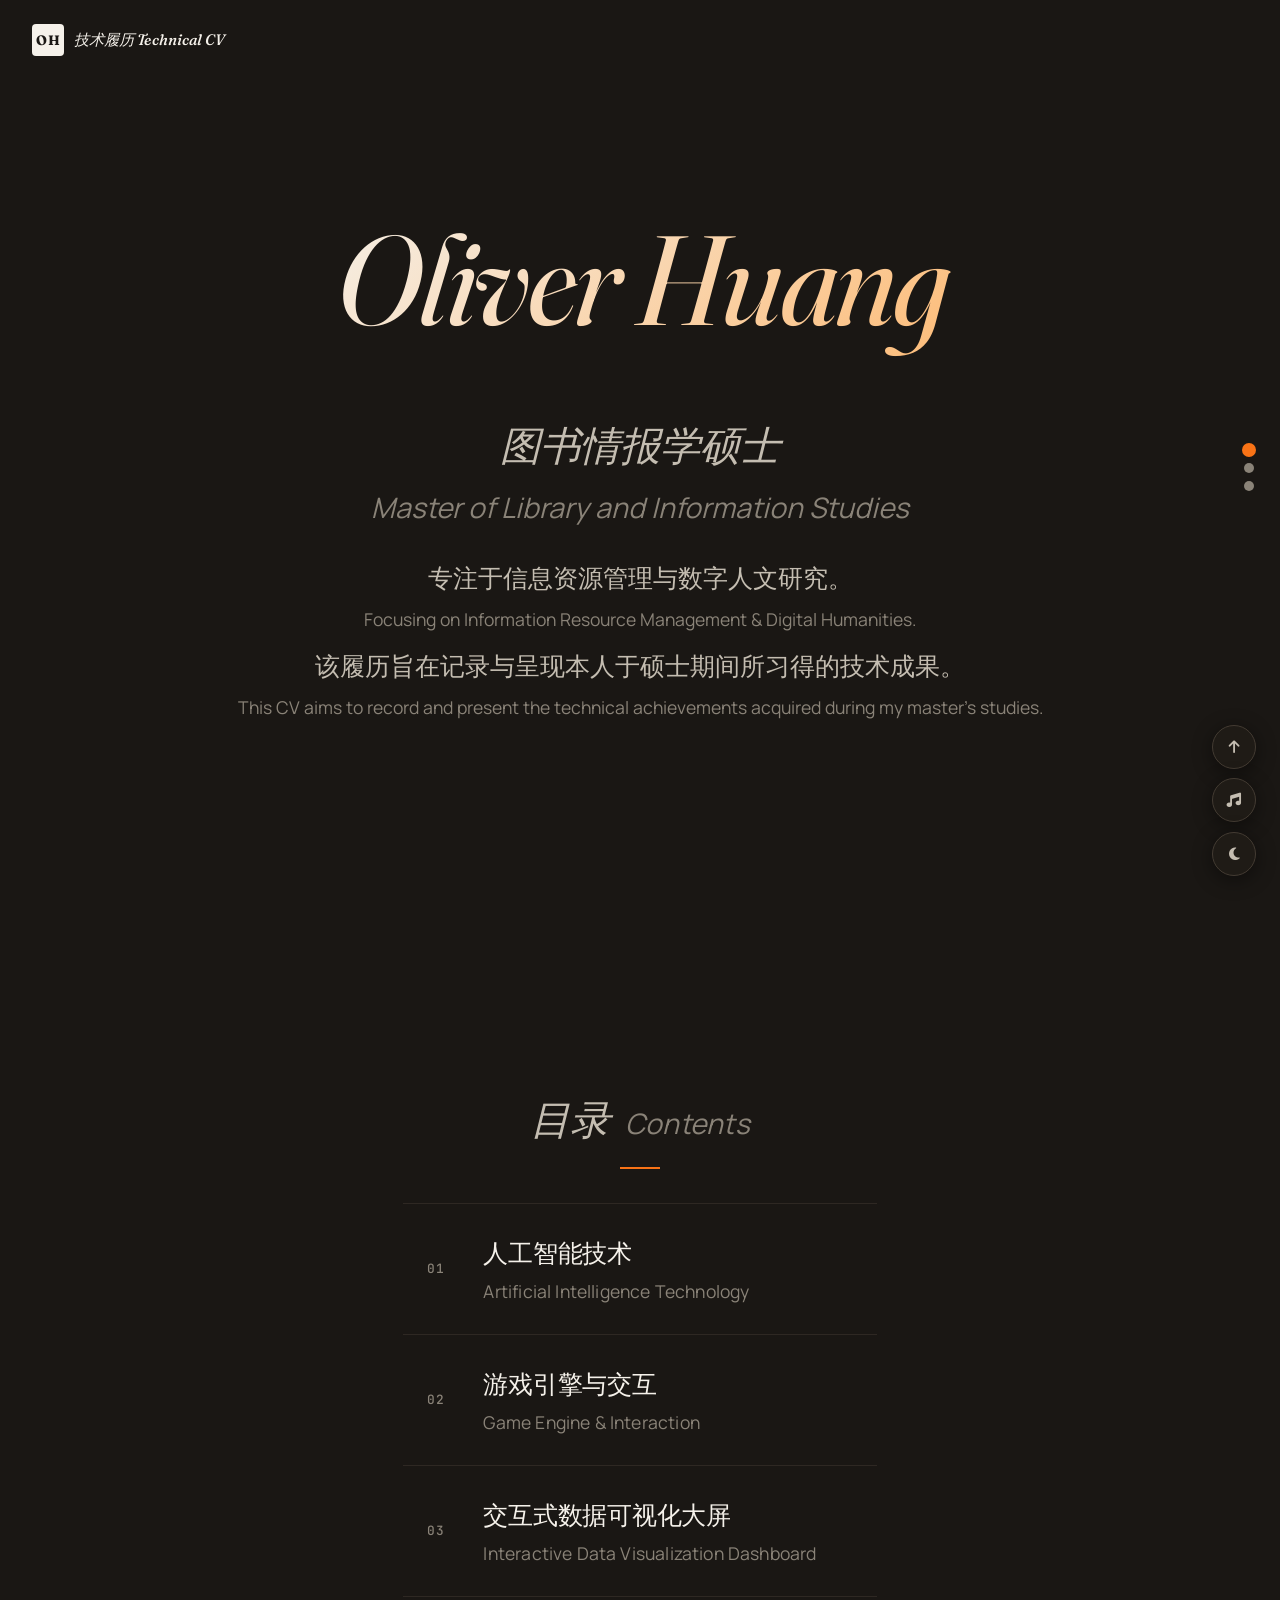
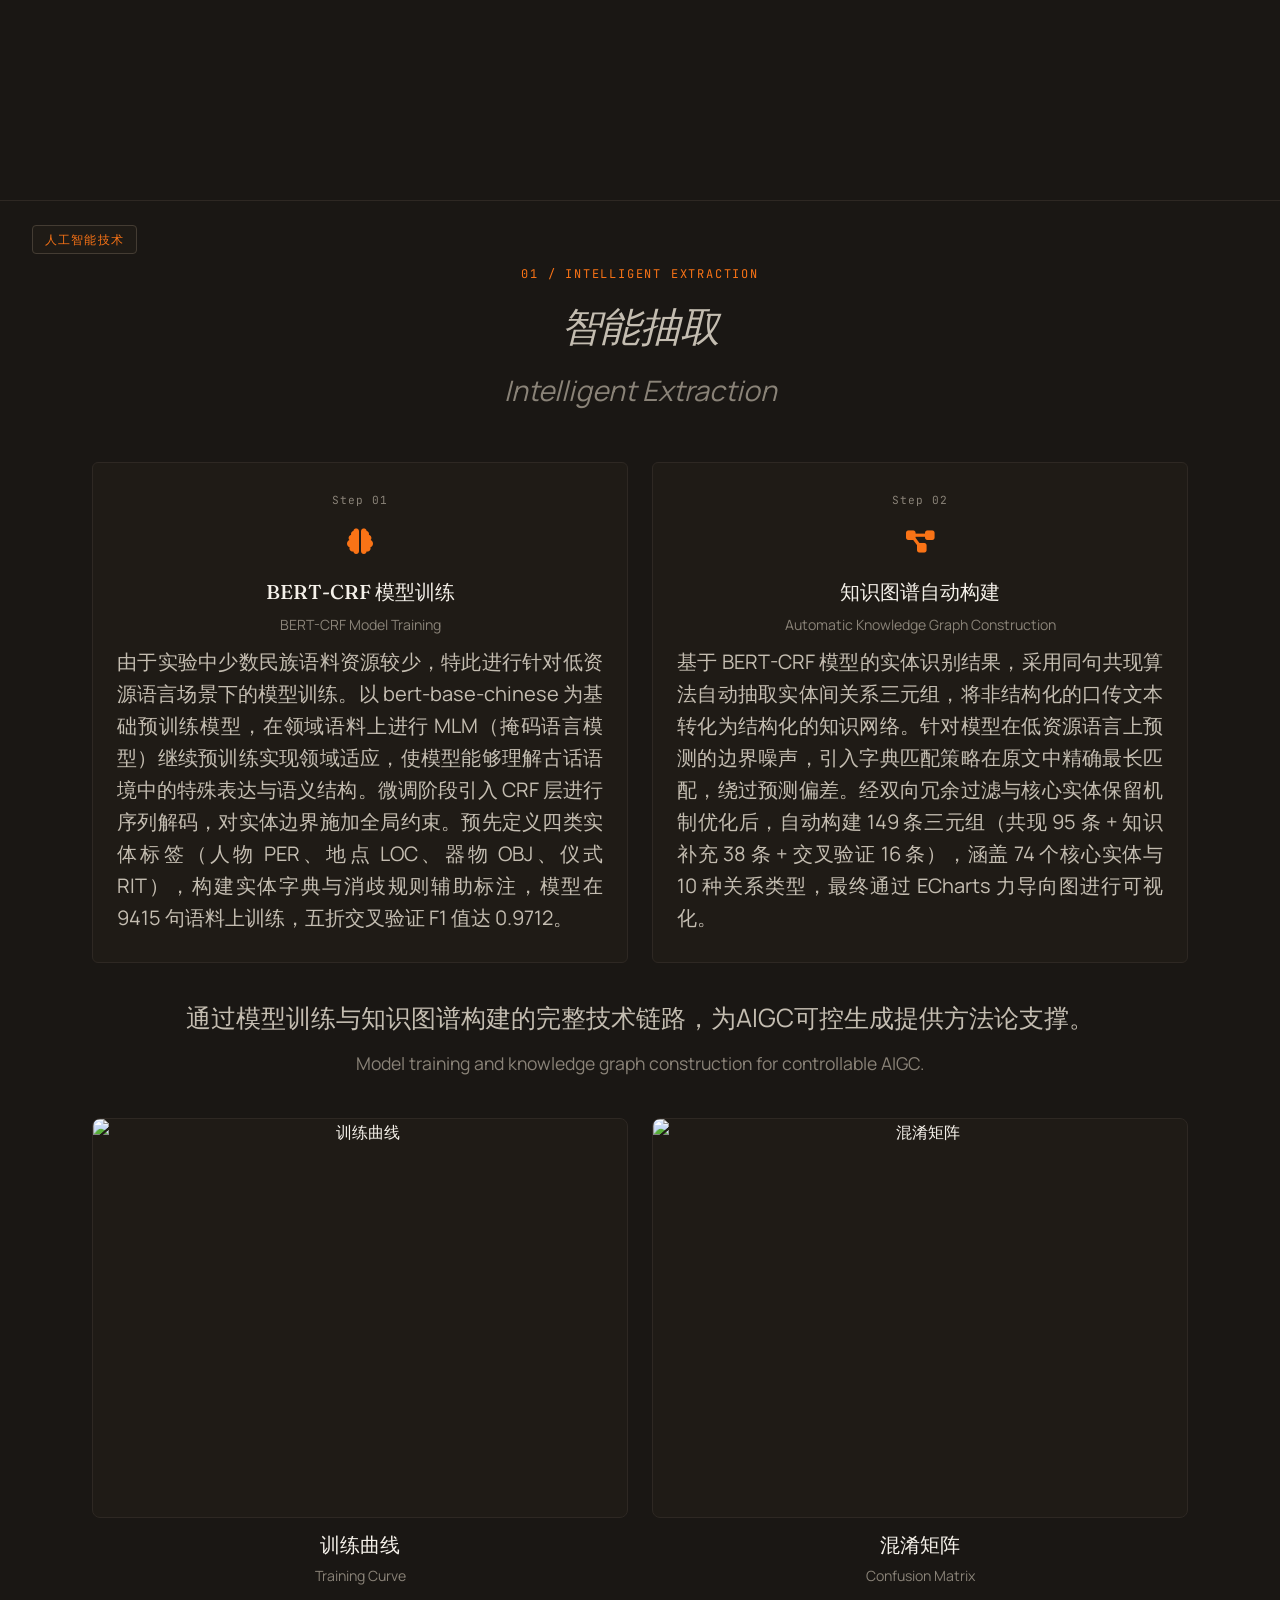
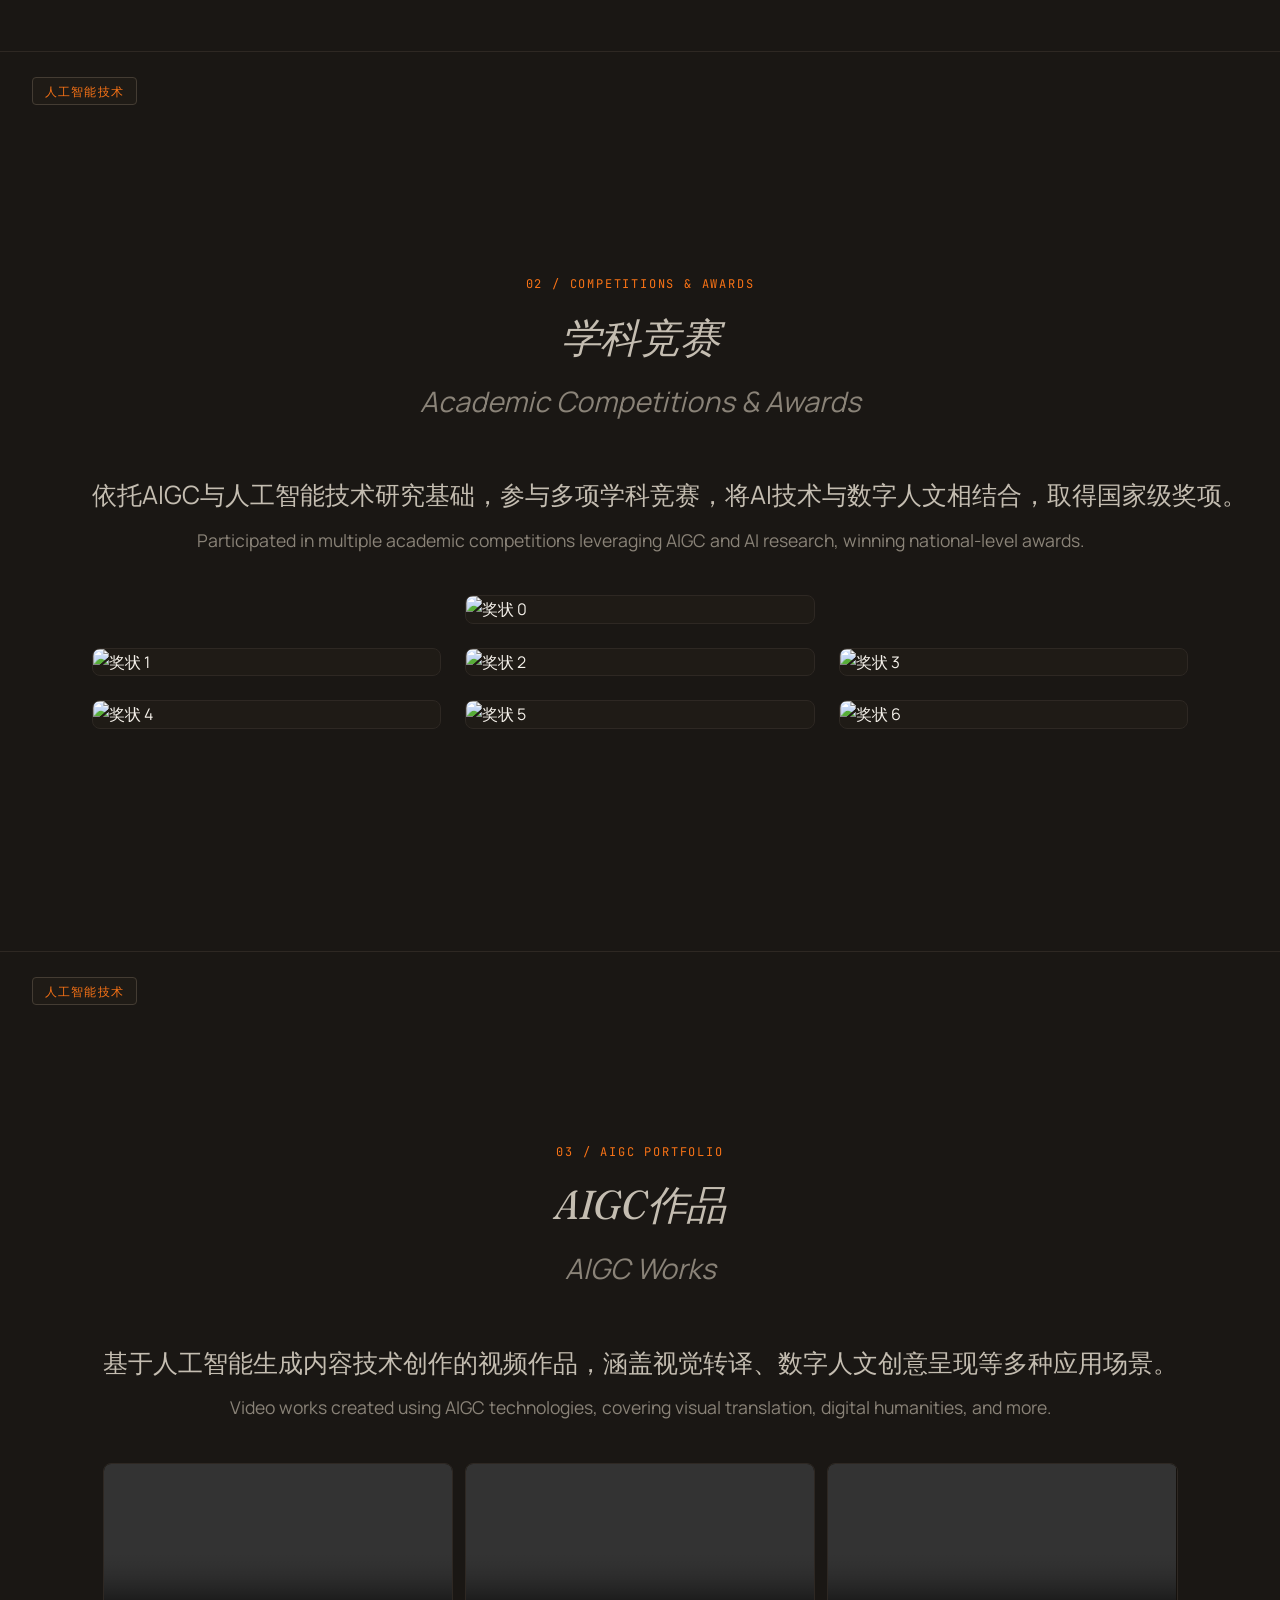
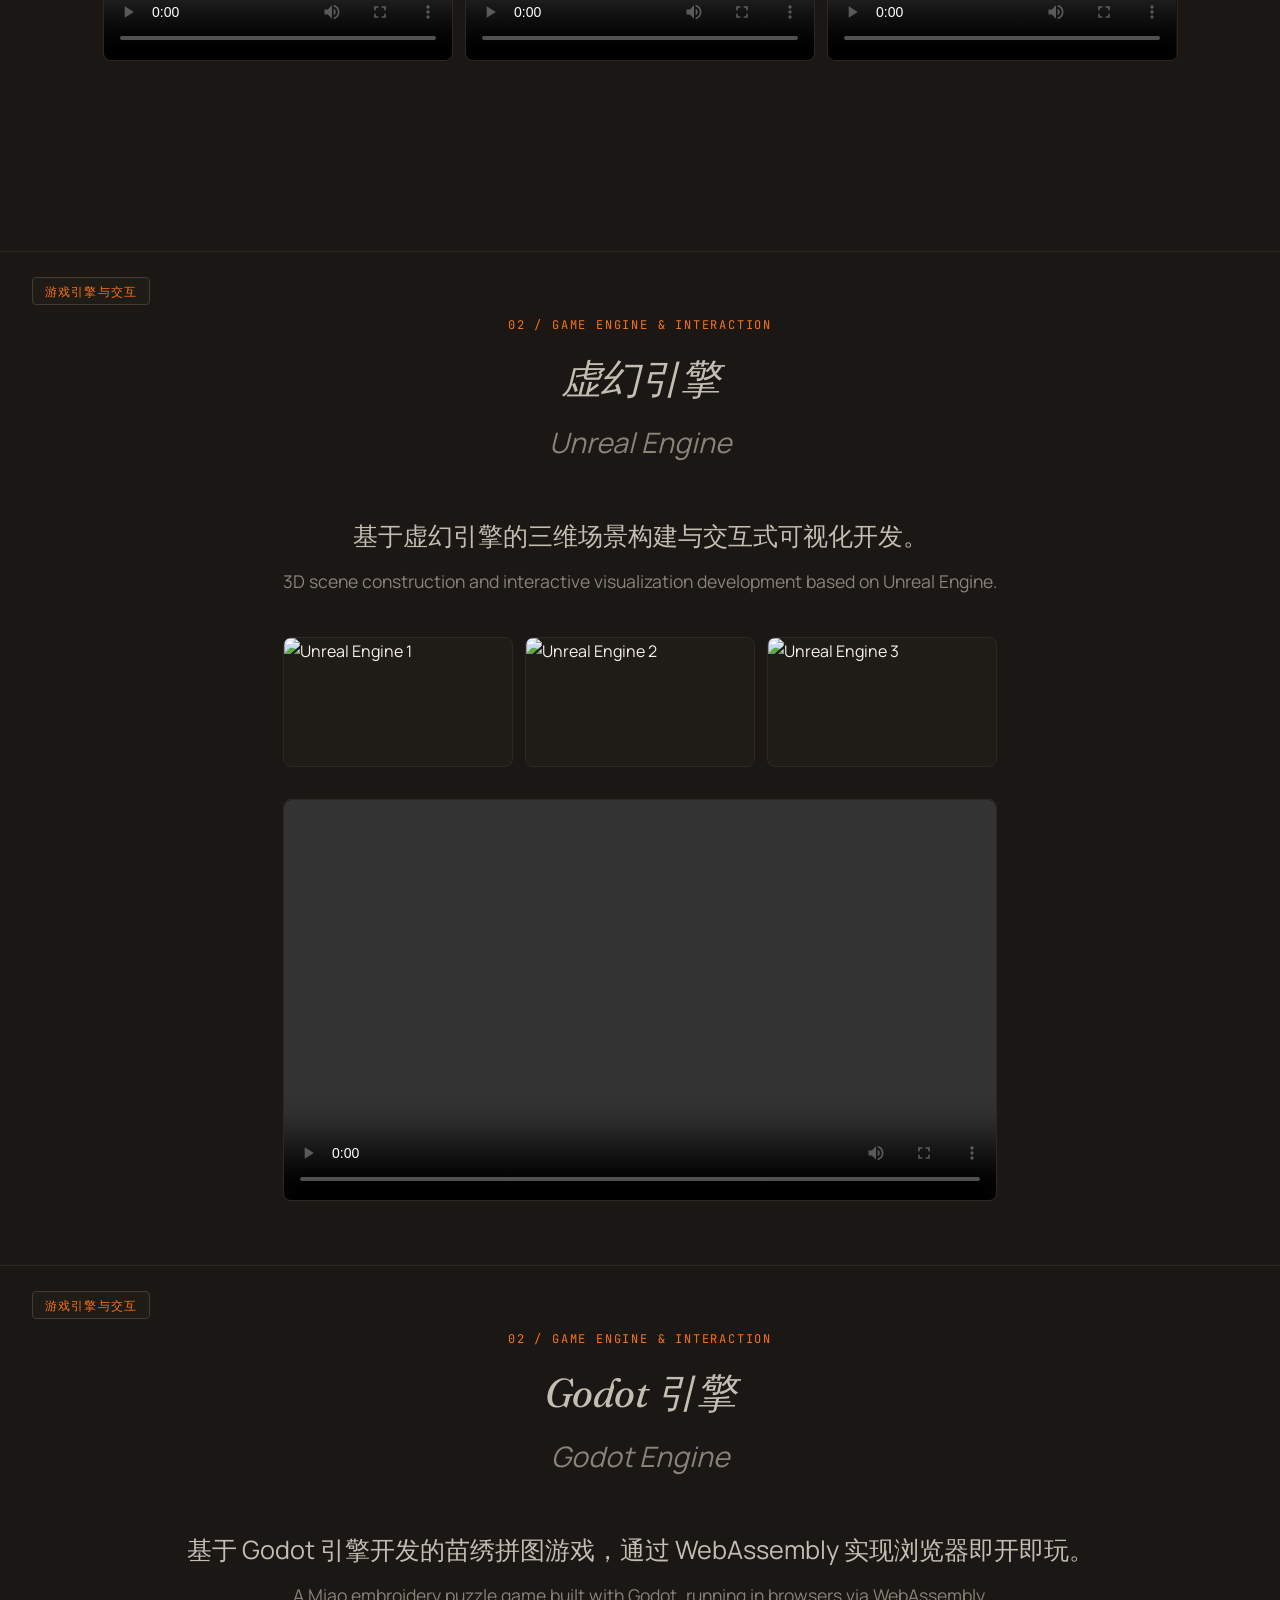
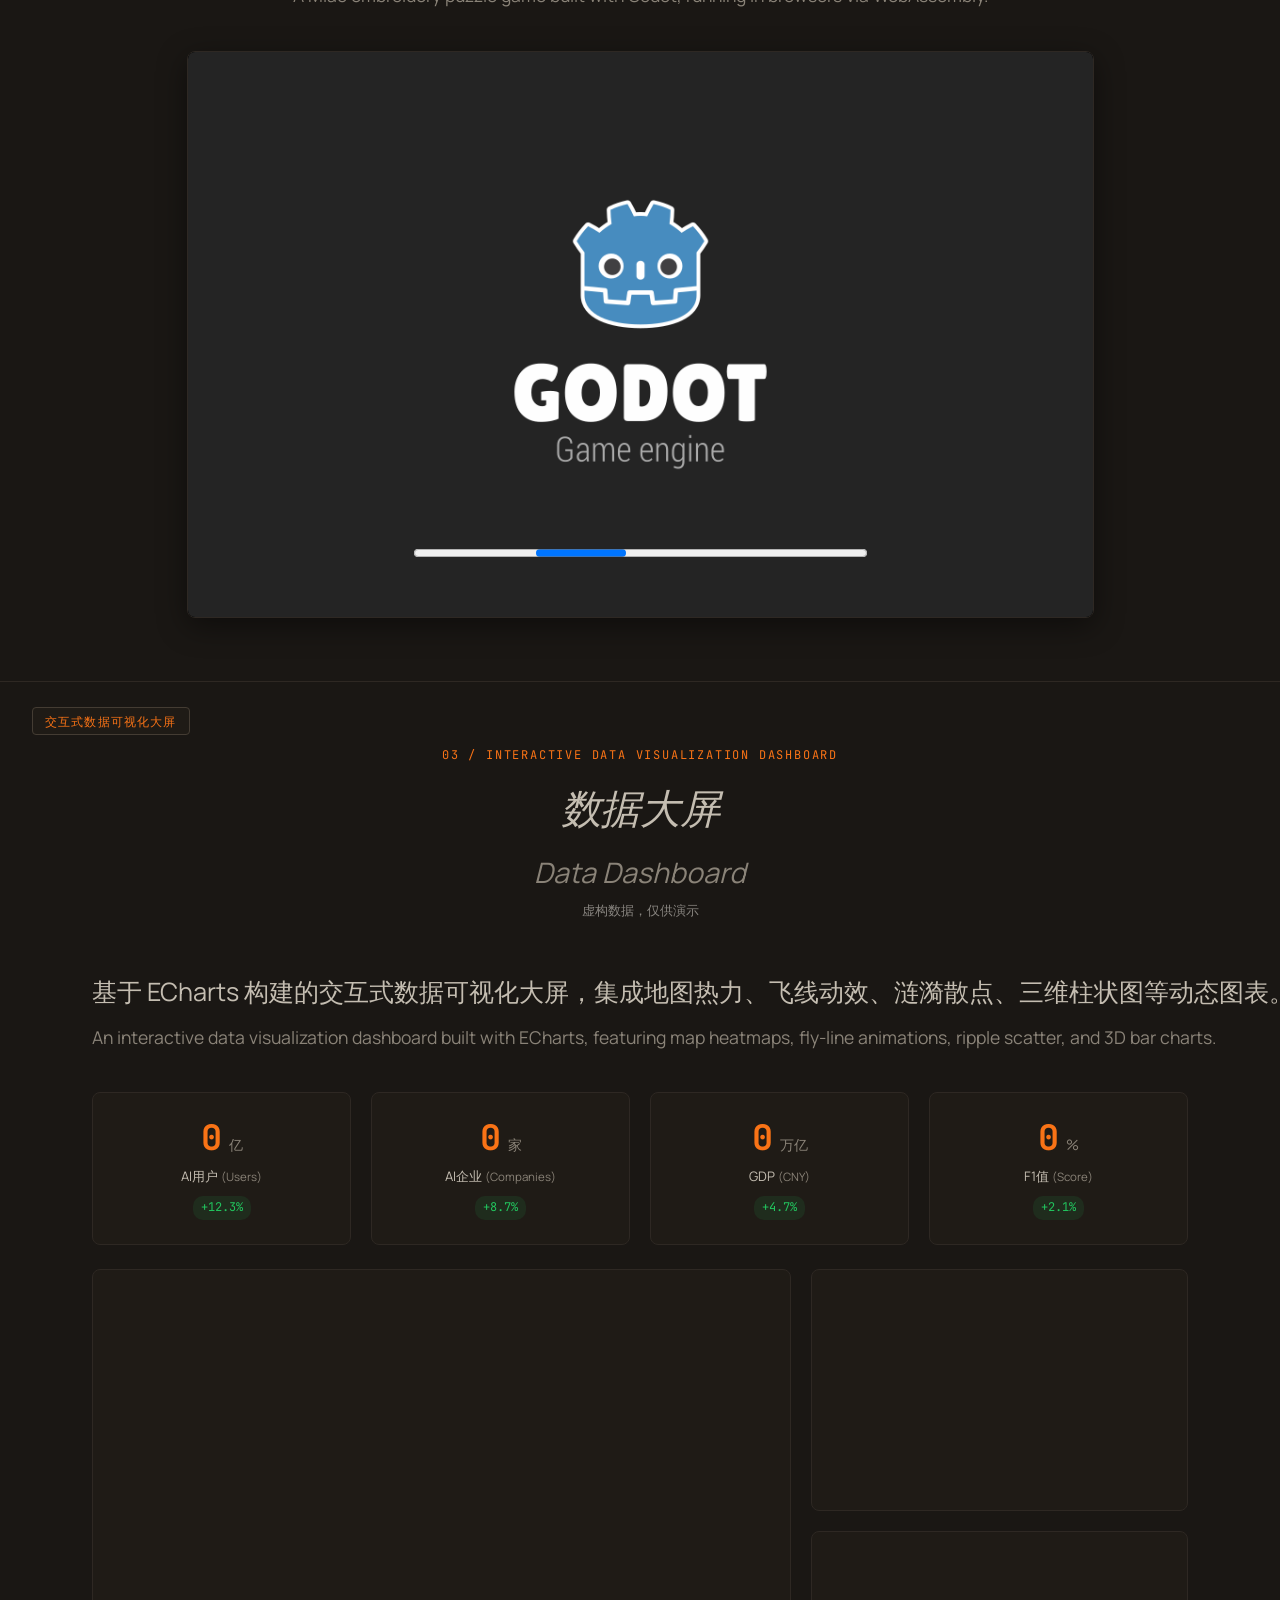
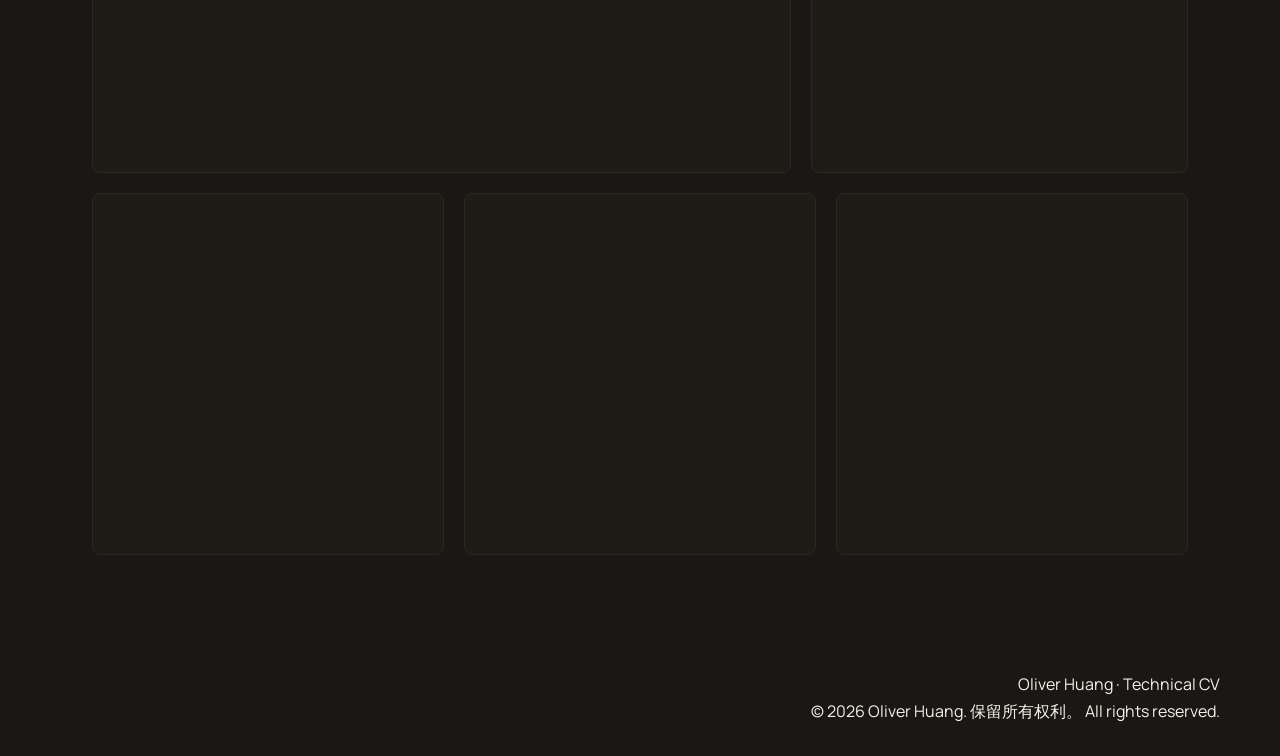
==== commit df11f125: "fix: 修复图片视频黑边+默认暗色主题+Godot焦点跳转+图表跟随主题" ====
--- a/index.html
+++ b/index.html
@@ -1,4 +1,4 @@
-﻿<!DOCTYPE html>
+<!DOCTYPE html>
 <html lang="zh-CN">
 <head>
     <meta charset="UTF-8">
@@ -47,16 +47,16 @@
                 <a href="#ue-detail" class="tech-toc-item">
                     <span class="tech-toc-num">02</span>
                     <div class="tech-toc-text">
-                        <span class="tech-toc-name">游戏引擎与交互开发</span>
-                        <span class="tech-toc-name-en">Game Engine & Interactive Development</span>
+                        <span class="tech-toc-name">游戏引擎与交互</span>
+                        <span class="tech-toc-name-en">Game Engine & Interaction</span>
                     </div>
                     <i class="fas fa-arrow-right tech-toc-arrow"></i>
                 </a>
                 <a href="#dashboard" class="tech-toc-item">
                     <span class="tech-toc-num">03</span>
                     <div class="tech-toc-text">
-                        <span class="tech-toc-name">数据挖掘、分析与可视化</span>
-                        <span class="tech-toc-name-en">Data Mining, Analysis & Visualization</span>
+                        <span class="tech-toc-name">交互式数据可视化大屏</span>
+                        <span class="tech-toc-name-en">Interactive Data Visualization Dashboard</span>
                     </div>
                     <i class="fas fa-arrow-right tech-toc-arrow"></i>
                 </a>
@@ -214,11 +214,11 @@
     <!-- ======================== Unreal Engine ======================== -->
     <section id="ue-detail" class="detail-section">
         <div class="section-tag">
-            <a href="#articles">游戏引擎与交互开发</a>
-        </div>
-        <div class="container">
-            <div class="detail-section-head">
-                <p class="detail-section-label">02 / Game Engine & Interactive Development</p>
+            <a href="#articles">游戏引擎与交互</a>
+        </div>
+        <div class="container">
+            <div class="detail-section-head">
+                <p class="detail-section-label">02 / Game Engine & Interaction</p>
                 <h2 class="detail-section-title">虚幻引擎</h2>
                 <p class="detail-section-title-en">Unreal Engine</p>
             </div>
@@ -252,11 +252,11 @@
     <!-- ======================== Godot Engine ======================== -->
     <section id="godot-detail" class="detail-section">
         <div class="section-tag">
-            <a href="#articles">游戏引擎与交互开发</a>
-        </div>
-        <div class="container">
-            <div class="detail-section-head">
-                <p class="detail-section-label">02 / Game Engine & Interactive Development</p>
+            <a href="#articles">游戏引擎与交互</a>
+        </div>
+        <div class="container">
+            <div class="detail-section-head">
+                <p class="detail-section-label">02 / Game Engine & Interaction</p>
                 <h2 class="detail-section-title">Godot 引擎</h2>
                 <p class="detail-section-title-en">Godot Engine</p>
             </div>
@@ -271,7 +271,7 @@
             </div>
 
             <div class="game-frame-wrapper">
-                <iframe src="game/game.html" class="game-frame" title="Godot 引擎" loading="lazy" allow="autoplay; fullscreen; gamepad" allowfullscreen></iframe>
+                <iframe src="game/game.html" class="game-frame" title="Godot 引擎" loading="lazy" allow="autoplay; fullscreen; gamepad" allowfullscreen tabindex="-1"></iframe>
                 <div class="game-frame-fallback">
                     <p>游戏加载中，请稍候... / Loading game, please wait...</p>
                 </div>
@@ -283,13 +283,14 @@
     <!-- ======================== Data Dashboard ======================== -->
     <section id="dashboard" class="detail-section">
         <div class="section-tag">
-            <a href="#articles">数据挖掘、分析与可视化</a>
-        </div>
-        <div class="container">
-            <div class="detail-section-head">
-                <p class="detail-section-label">03 / Data Mining, Analysis and Visualization</p>
+            <a href="#articles">交互式数据可视化大屏</a>
+        </div>
+        <div class="container">
+            <div class="detail-section-head">
+                <p class="detail-section-label">03 / Interactive Data Visualization Dashboard</p>
                 <h2 class="detail-section-title">数据大屏</h2>
                 <p class="detail-section-title-en">Data Dashboard</p>
+                <p class="detail-section-subtitle" style="font-size:0.8rem;opacity:0.5;margin-top:0.3rem;">虚构数据，仅供演示</p>
             </div>
             <div class="detail-desc-wrapper">
                 <p class="detail-hero-desc">
@@ -390,7 +391,7 @@
     </div>
 
     <audio id="bg-music" loop preload="none">
-        <source src="music/181427154-1-208.mp3" type="audio/mpeg">
+        <source src="musics/1.mp3" type="audio/mpeg">
     </audio>
 
     <script src="dashboard/dashboard.js"></script>
--- a/style.css
+++ b/style.css
@@ -1253,7 +1253,7 @@
     display: block;
     aspect-ratio: 16 / 9;
     object-fit: cover;
-    background: var(--bg-deep);
+    background: transparent;
 }
 
 .ue-video-wrapper {
@@ -1275,8 +1275,8 @@
     width: 100%;
     display: block;
     aspect-ratio: 16 / 9;
-    object-fit: cover;
-    background: var(--bg-deep);
+    object-fit: contain;
+    background: #000;
 }
 
 /* ============== Game Frame ============== */
@@ -1774,4 +1774,4 @@
     .page-dots {
         display: none;
     }
-}
+}
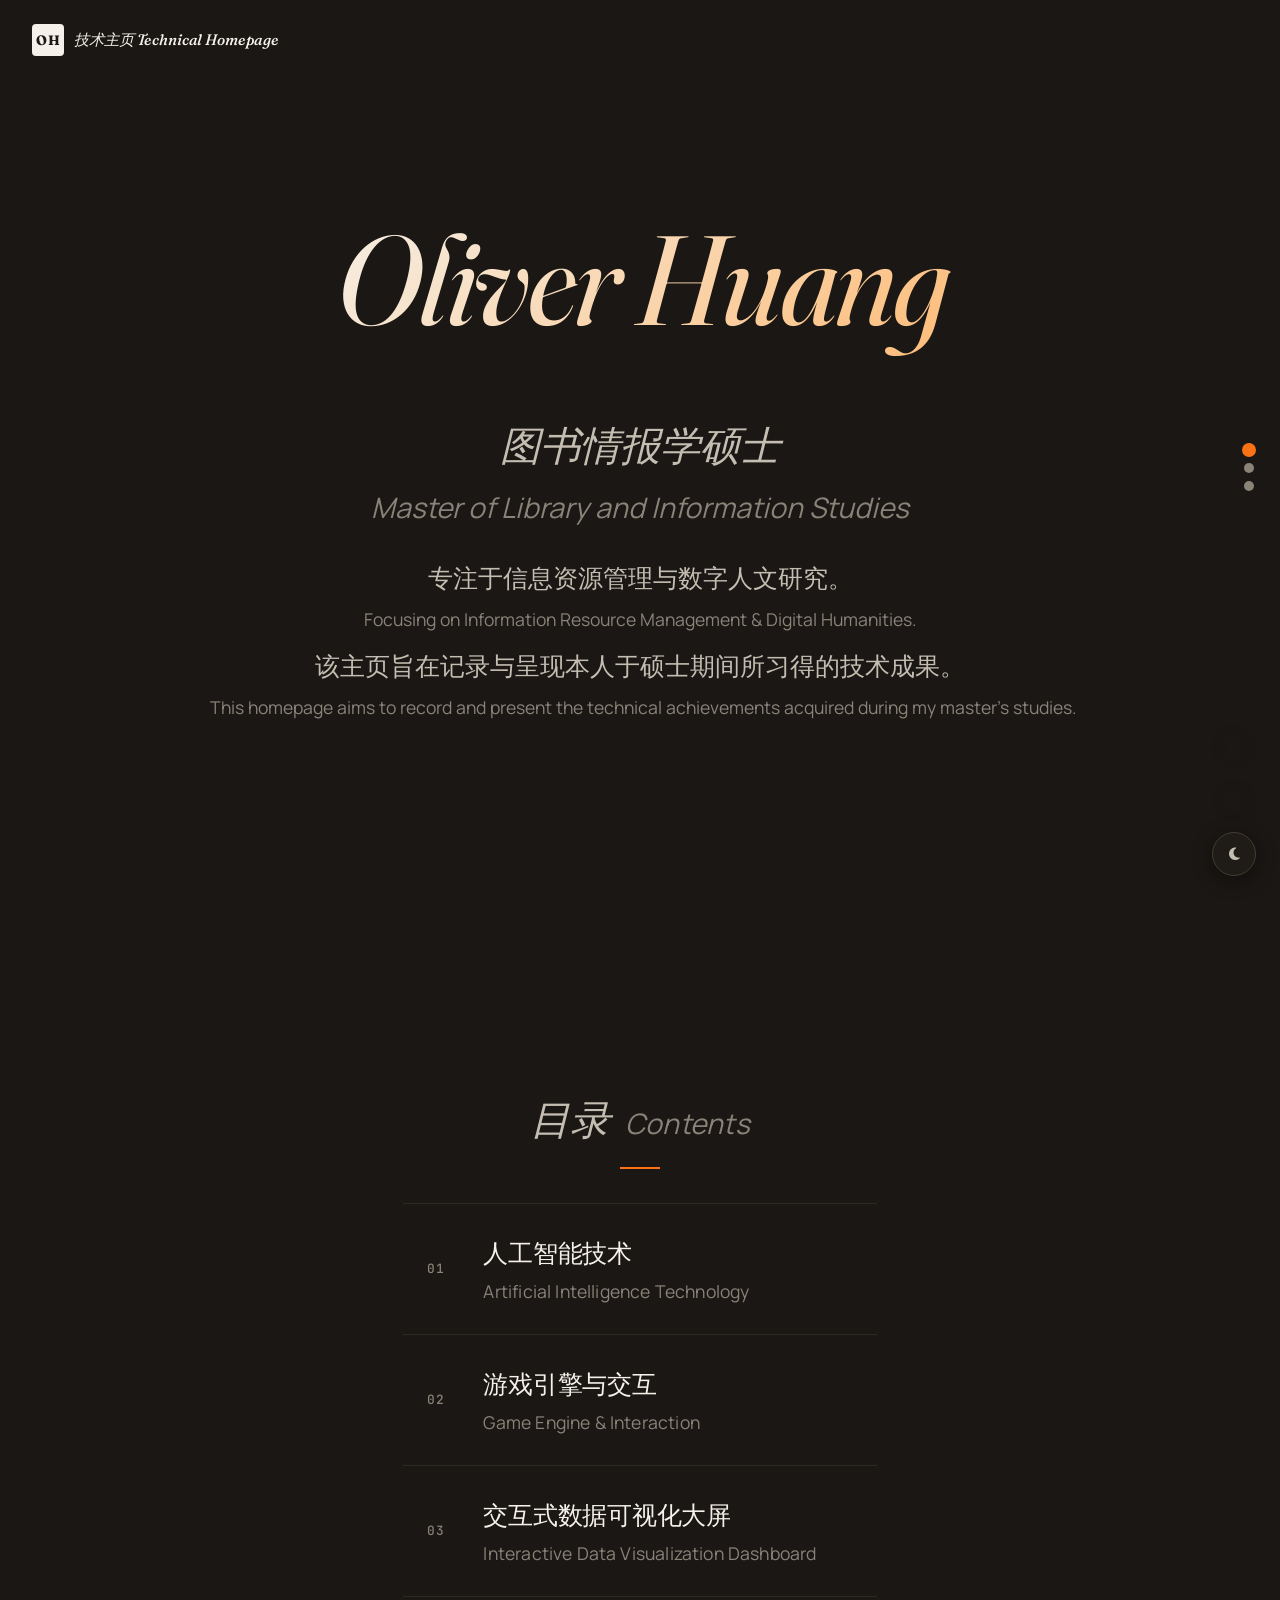
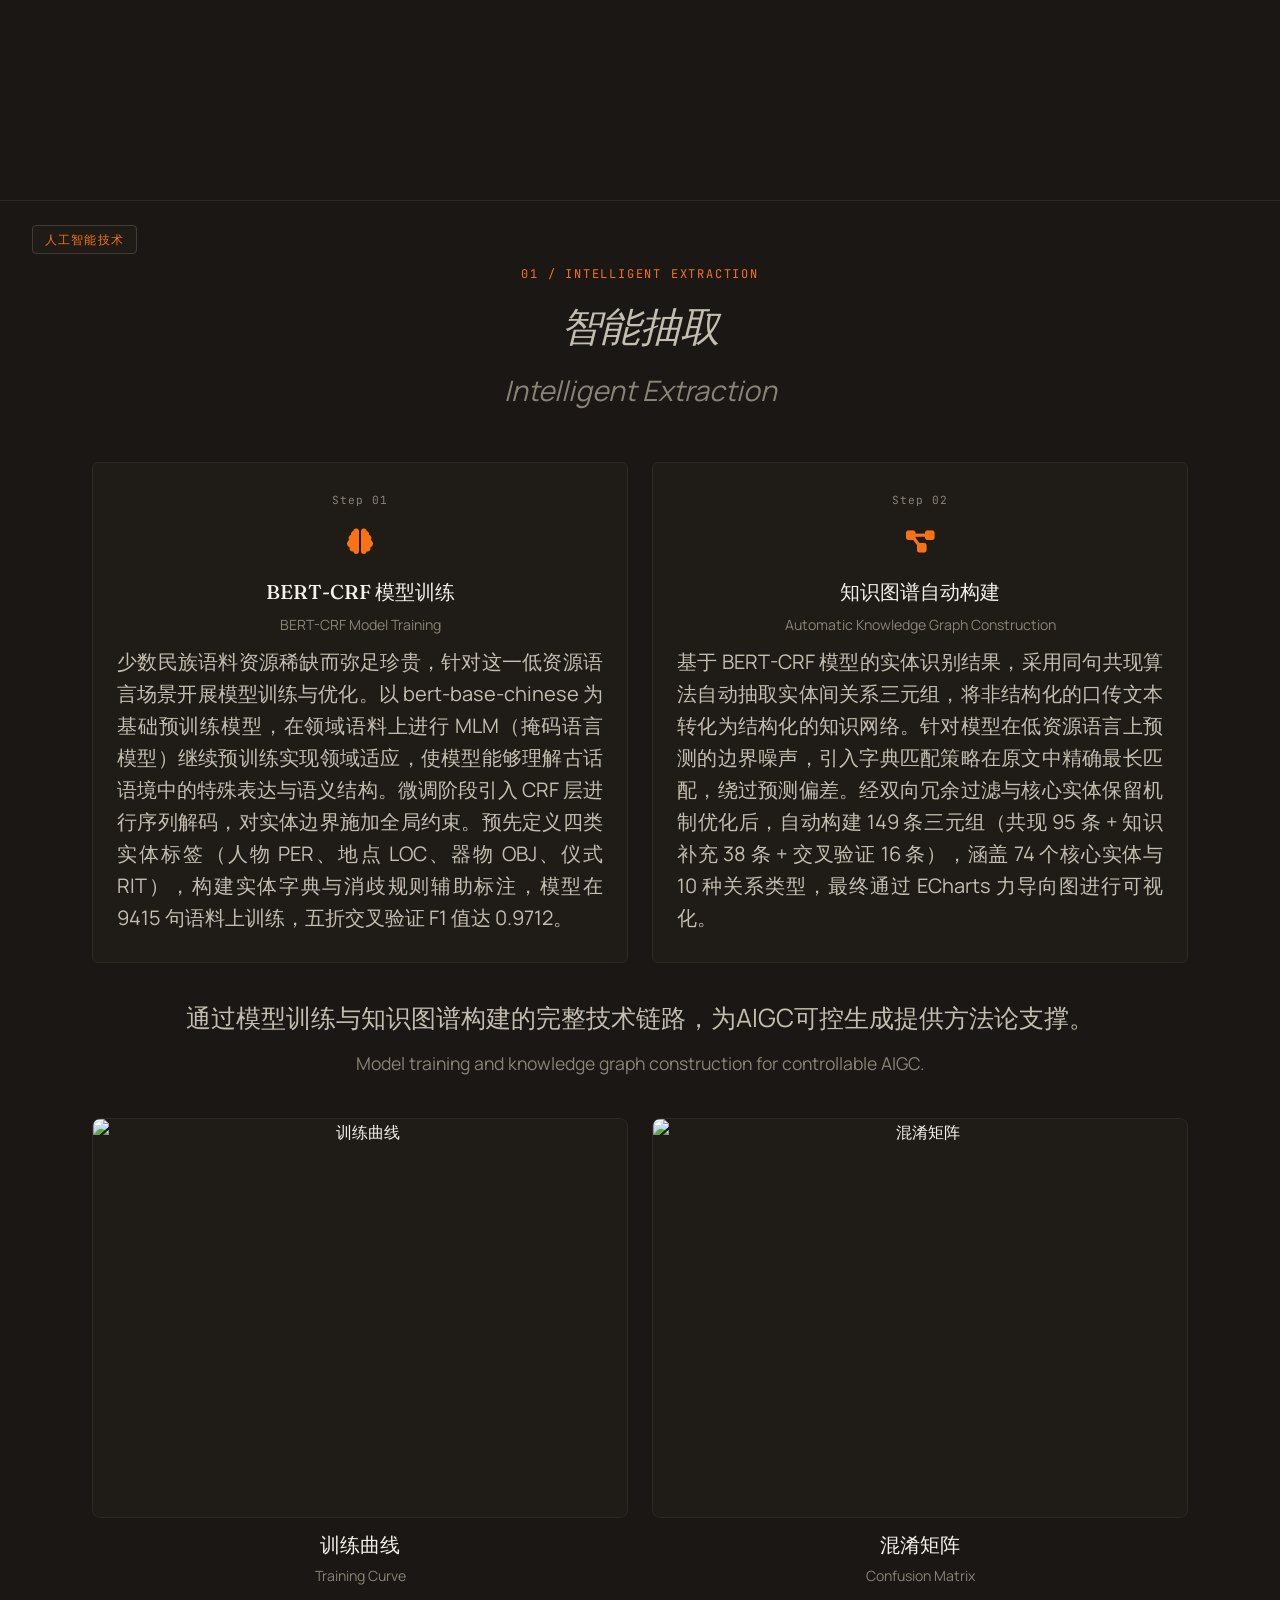
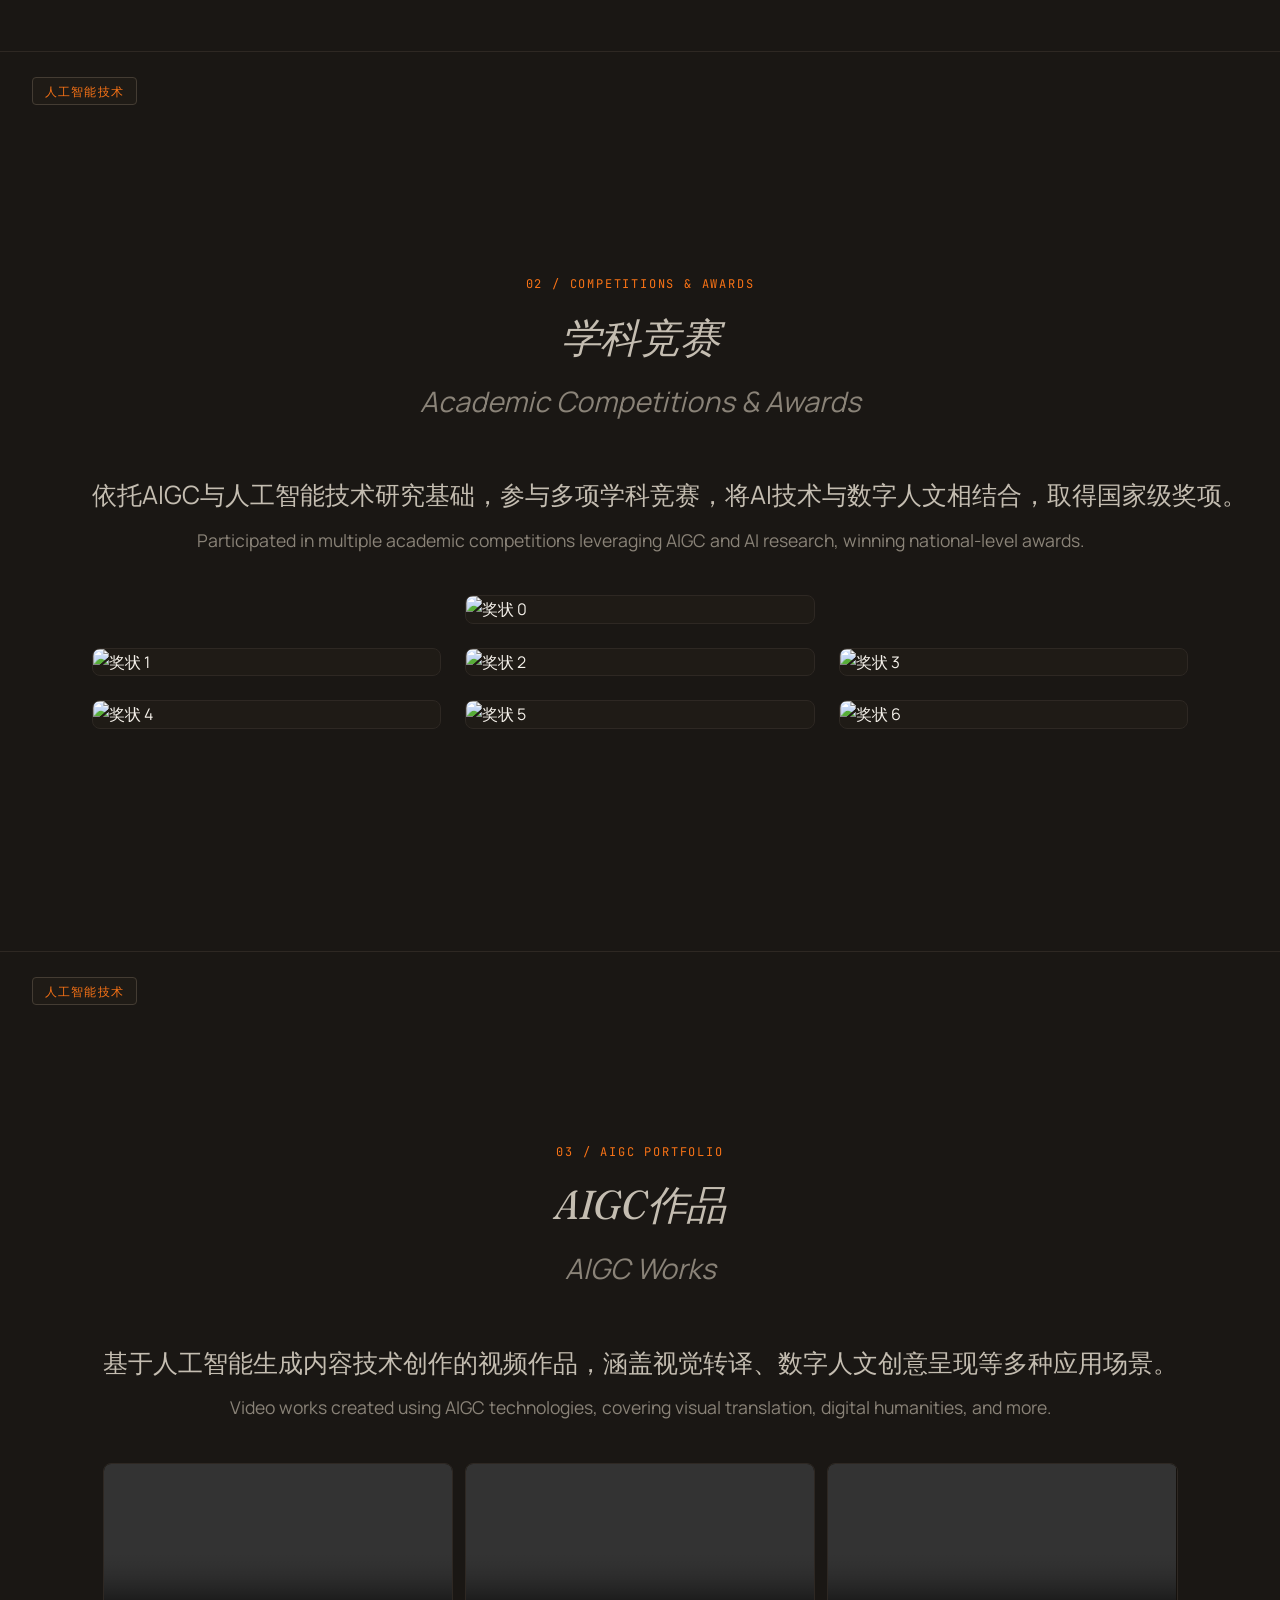
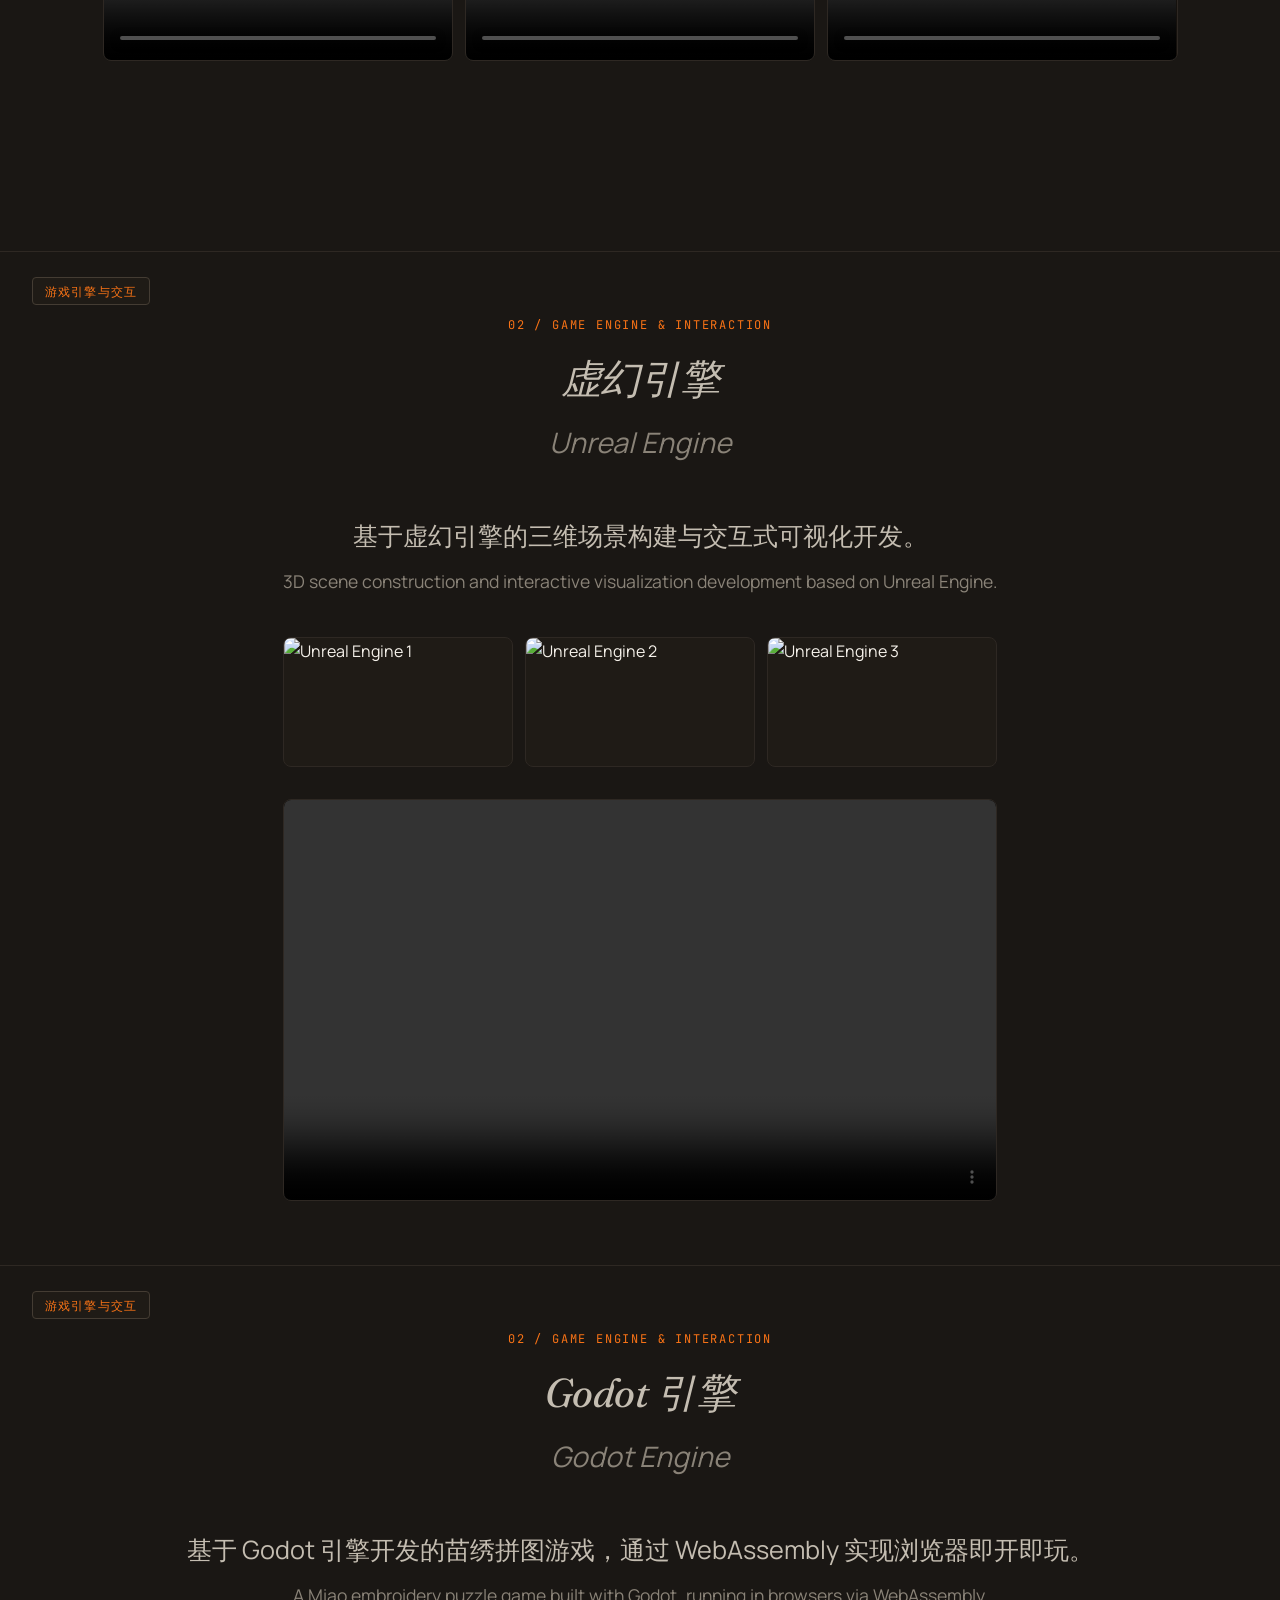
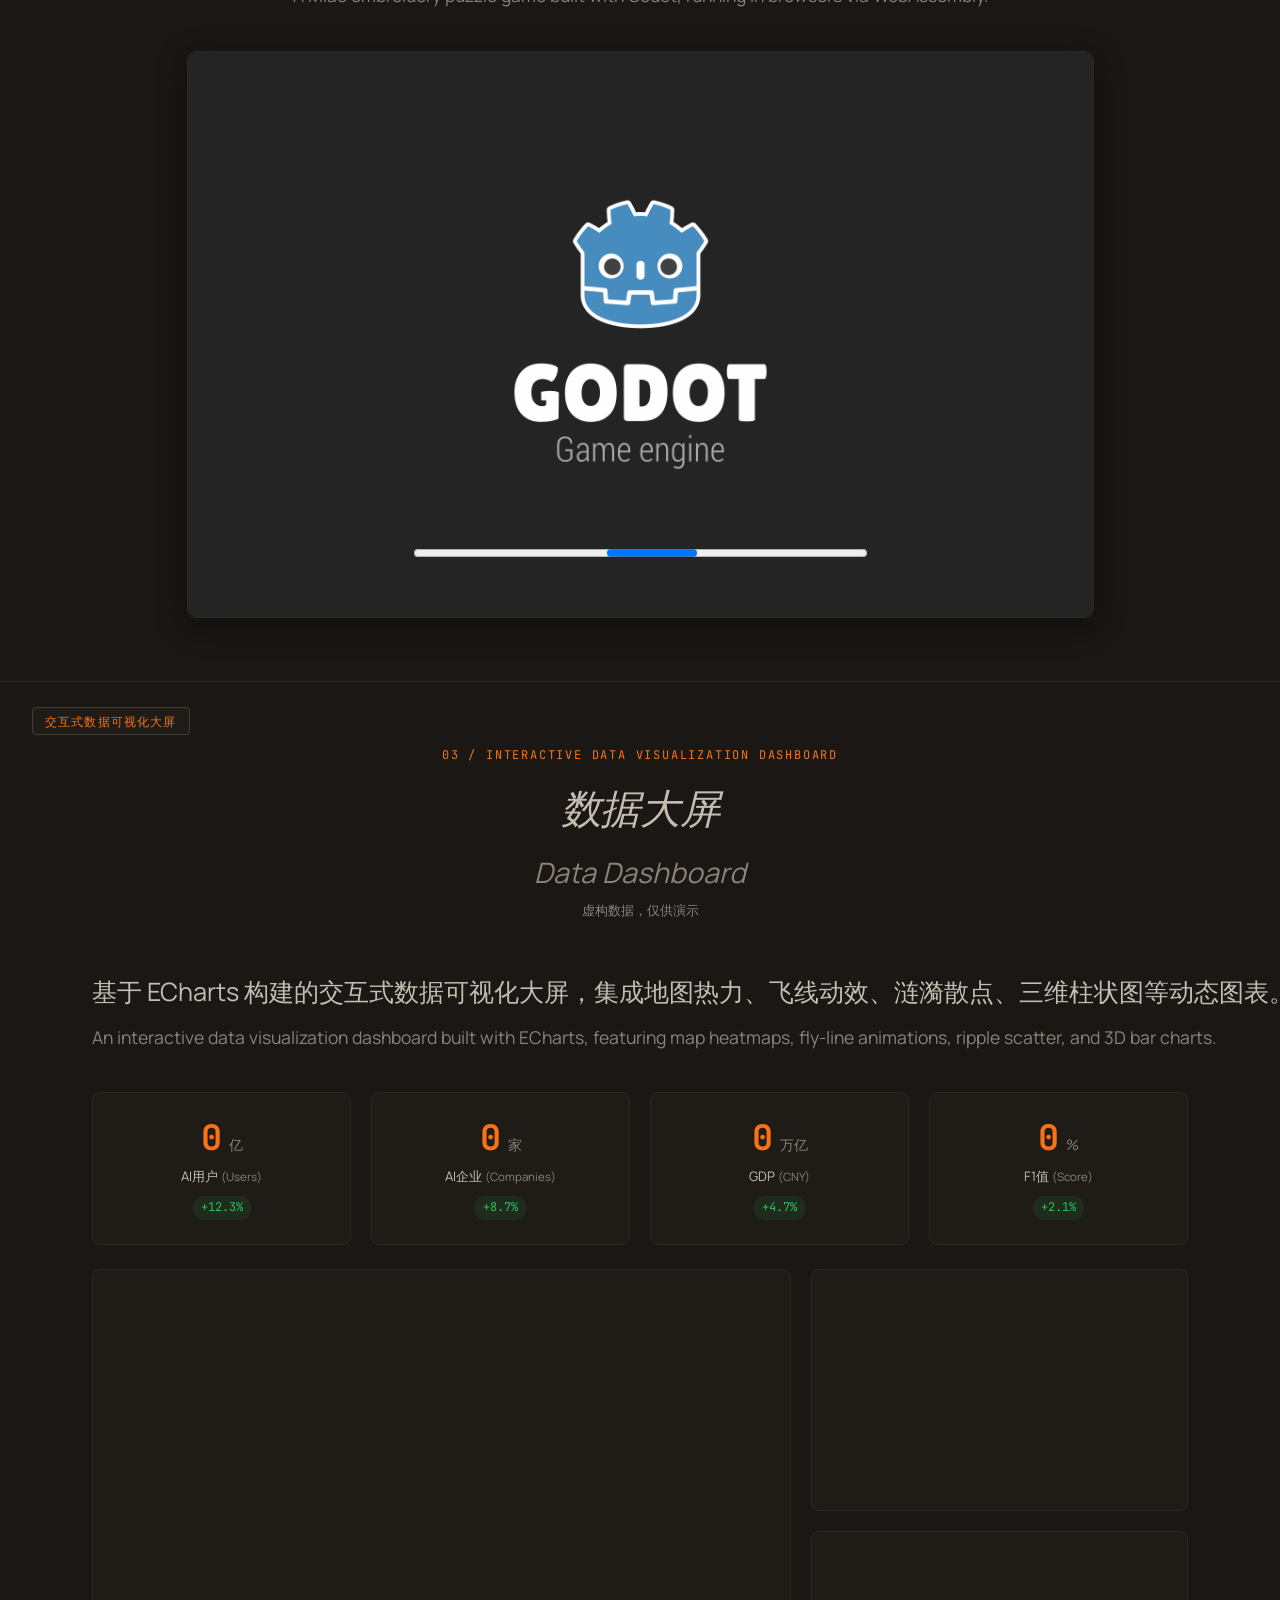
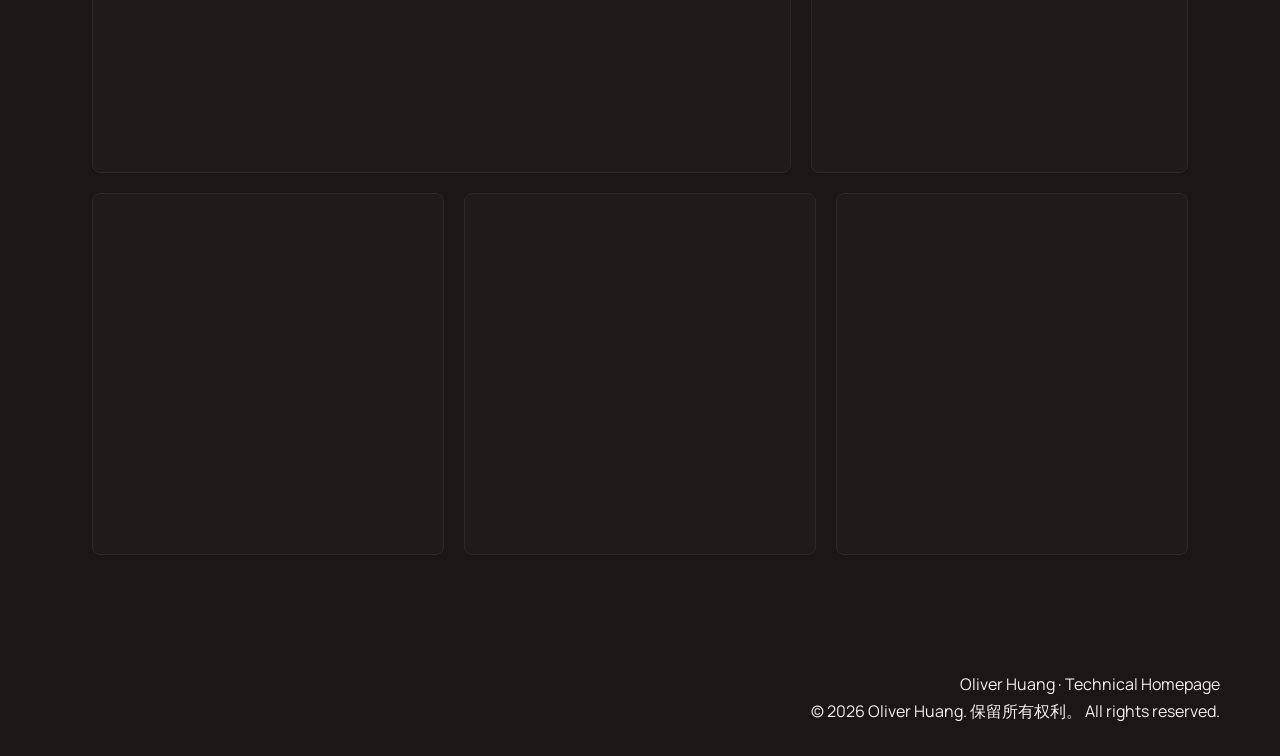
==== commit 1c9edaf6: "edit: 优化NLP段落开头描述，强调低资源语言场景" ====
--- a/index.html
+++ b/index.html
@@ -3,7 +3,7 @@
 <head>
     <meta charset="UTF-8">
     <meta name="viewport" content="width=device-width, initial-scale=1.0">
-    <title>Oliver Huang - Technical CV</title>
+    <title>Oliver Huang - Technical Homepage</title>
     <link rel="preconnect" href="https://fonts.googleapis.com">
     <link rel="preconnect" href="https://fonts.gstatic.com" crossorigin>
     <link href="https://fonts.googleapis.com/css2?family=Fraunces:opsz,wght@9..144,300;9..144,400;9..144,500;9..144,600;9..144,700;9..144,900&family=Manrope:wght@400;500;600;700&family=JetBrains+Mono:wght@400;500&display=swap" rel="stylesheet">
@@ -17,7 +17,7 @@
         <div class="hero-logo-bar">
             <a href="#hero" class="nav-logo">
                 <span class="logo-mark">OH</span>
-                <span class="logo-text">技术履历 Technical CV</span>
+                <span class="logo-text">技术主页 Technical Homepage</span>
             </a>
         </div>
         <div class="hero-inner">
@@ -26,7 +26,7 @@
             </h1>
             <p class="hero-subtitle">图书情报学硕士 <span class="hero-subtitle-en">Master of Library and Information Studies</span></p>
             <p class="hero-desc">专注于信息资源管理与数字人文研究。<span class="hero-desc-en">Focusing on Information Resource Management & Digital Humanities.</span></p>
-            <p class="hero-desc">该履历旨在记录与呈现本人于硕士期间所习得的技术成果。<span class="hero-desc-en">This CV aims to record and present the technical achievements acquired during my master's studies.</span></p>
+            <p class="hero-desc">该主页旨在记录与呈现本人于硕士期间所习得的技术成果。<span class="hero-desc-en">This homepage aims to record and present the technical achievements acquired during my master's studies.</span></p>
         </div>
     </section>
 
@@ -83,7 +83,7 @@
                     <p class="pipeline-stage-name">BERT-CRF 模型训练</p>
                     <p class="pipeline-stage-name-en">BERT-CRF Model Training</p>
                     <p class="pipeline-stage-desc">
-                        由于实验中少数民族语料资源较少，特此进行针对低资源语言场景下的模型训练。以 bert-base-chinese 为基础预训练模型，在领域语料上进行 MLM（掩码语言模型）继续预训练实现领域适应，使模型能够理解古话语境中的特殊表达与语义结构。微调阶段引入 CRF 层进行序列解码，对实体边界施加全局约束。预先定义四类实体标签（人物 PER、地点 LOC、器物 OBJ、仪式 RIT），构建实体字典与消歧规则辅助标注，模型在 9415 句语料上训练，五折交叉验证 F1 值达 0.9712。
+                        少数民族语料资源稀缺而弥足珍贵，针对这一低资源语言场景开展模型训练与优化。以 bert-base-chinese 为基础预训练模型，在领域语料上进行 MLM（掩码语言模型）继续预训练实现领域适应，使模型能够理解古话语境中的特殊表达与语义结构。微调阶段引入 CRF 层进行序列解码，对实体边界施加全局约束。预先定义四类实体标签（人物 PER、地点 LOC、器物 OBJ、仪式 RIT），构建实体字典与消歧规则辅助标注，模型在 9415 句语料上训练，五折交叉验证 F1 值达 0.9712。
                     </p>
                 </div>
                 <div class="pipeline-stage">
@@ -232,13 +232,13 @@
             </div>
             <div class="ue-image-grid">
                 <div class="ue-image-card">
-                    <img src="pictures/1.png" alt="Unreal Engine 1" loading="lazy">
+                    <img src="pictures/1.jpg" alt="Unreal Engine 1" loading="lazy">
                 </div>
                 <div class="ue-image-card">
-                    <img src="pictures/2.png" alt="Unreal Engine 2" loading="lazy">
+                    <img src="pictures/2.jpg" alt="Unreal Engine 2" loading="lazy">
                 </div>
                 <div class="ue-image-card">
-                    <img src="pictures/3.png" alt="Unreal Engine 3" loading="lazy">
+                    <img src="pictures/3.jpg" alt="Unreal Engine 3" loading="lazy">
                 </div>
             </div>
             <div class="ue-video-wrapper">
@@ -360,7 +360,7 @@
 
     <footer>
         <div class="container footer-inner">
-            <p class="footer-brand">Oliver Huang · Technical CV</p>
+            <p class="footer-brand">Oliver Huang · Technical Homepage</p>
             <p class="footer-copy">&copy; 2026 Oliver Huang. 保留所有权利。 All rights reserved.</p>
         </div>
     </footer>
